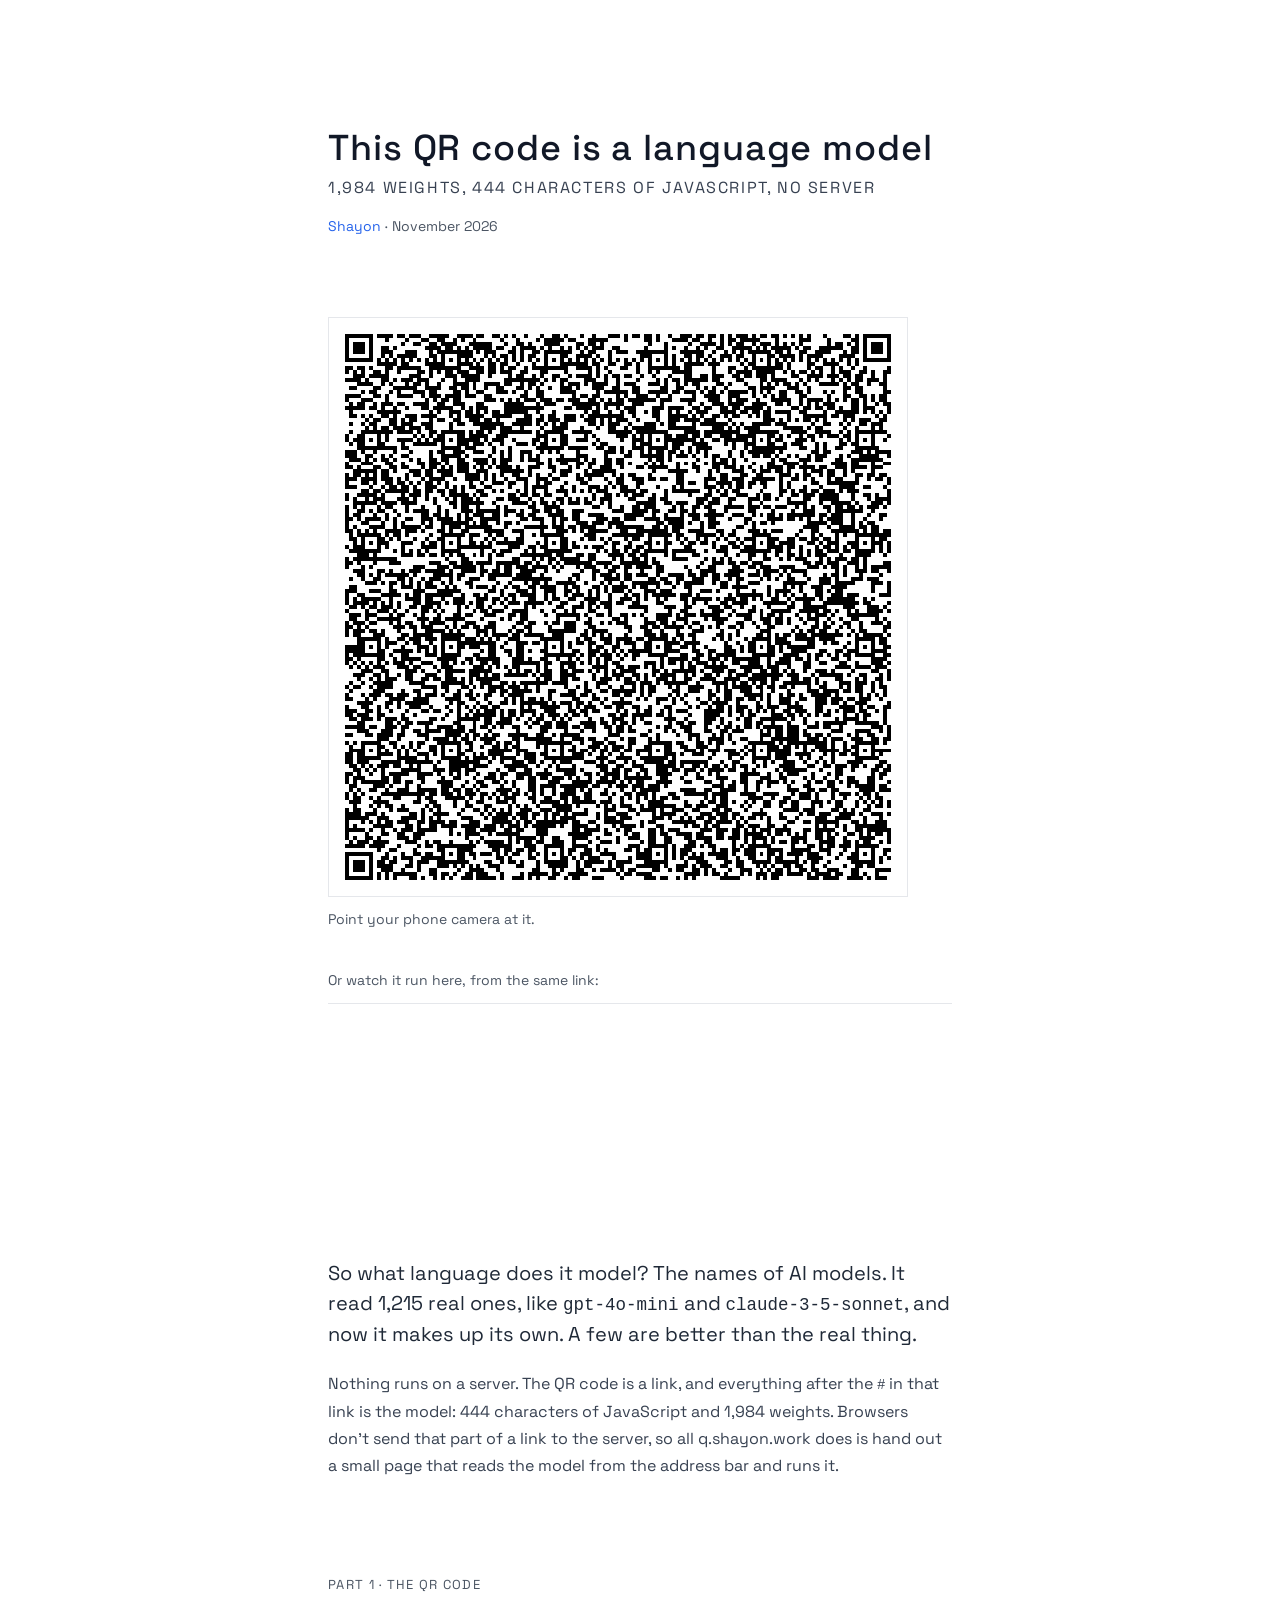
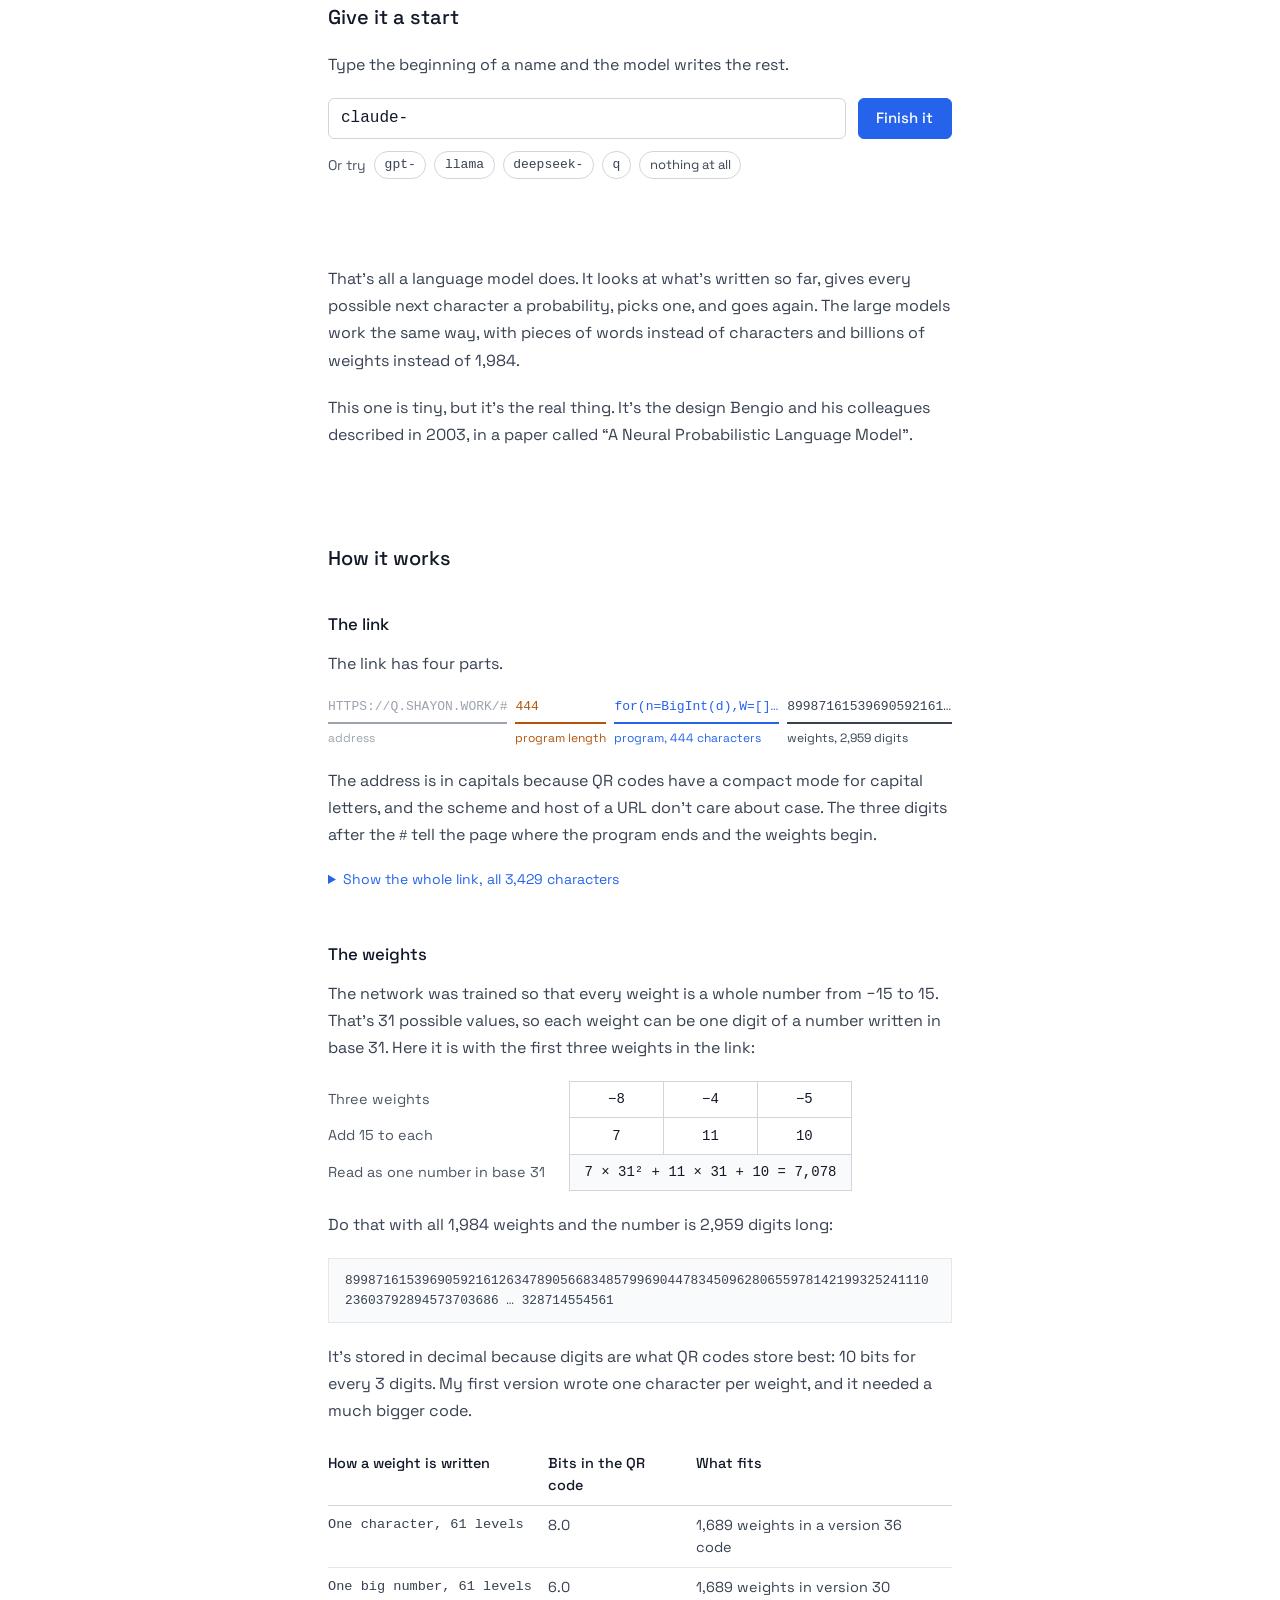
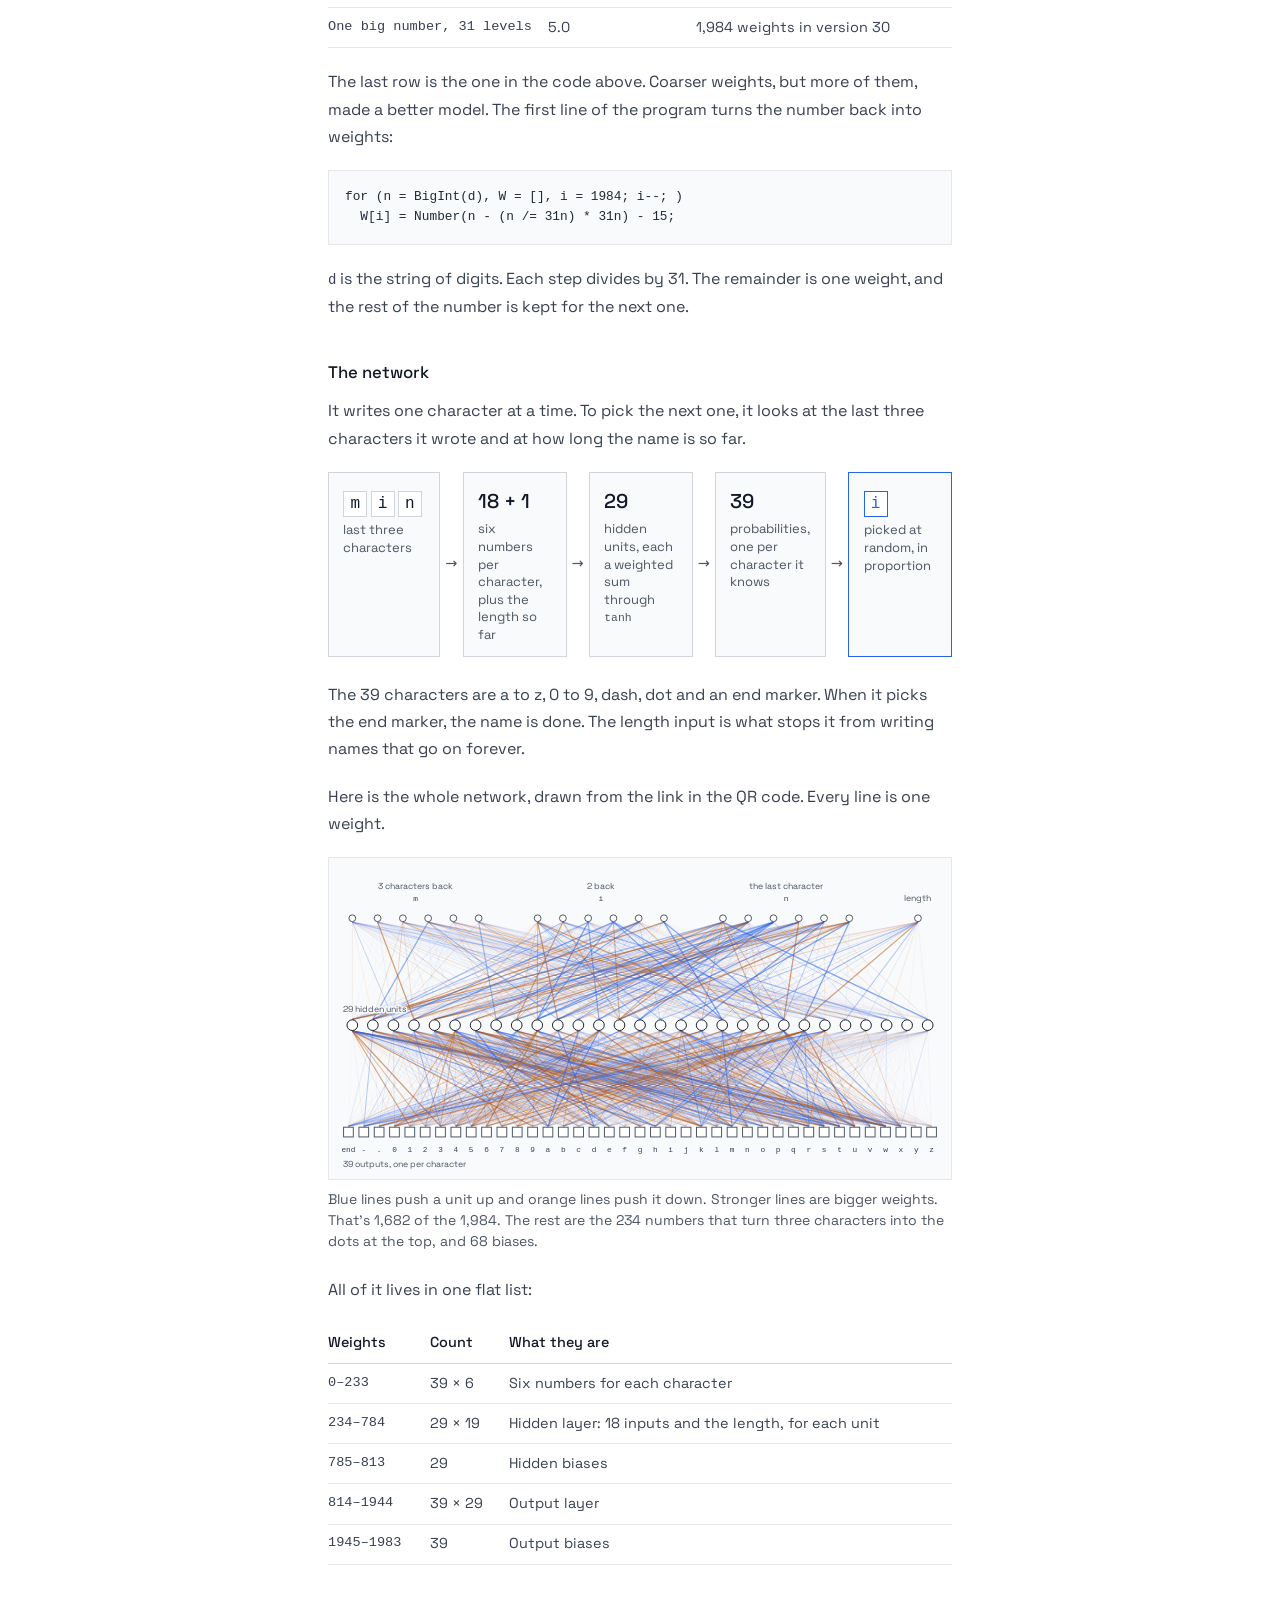
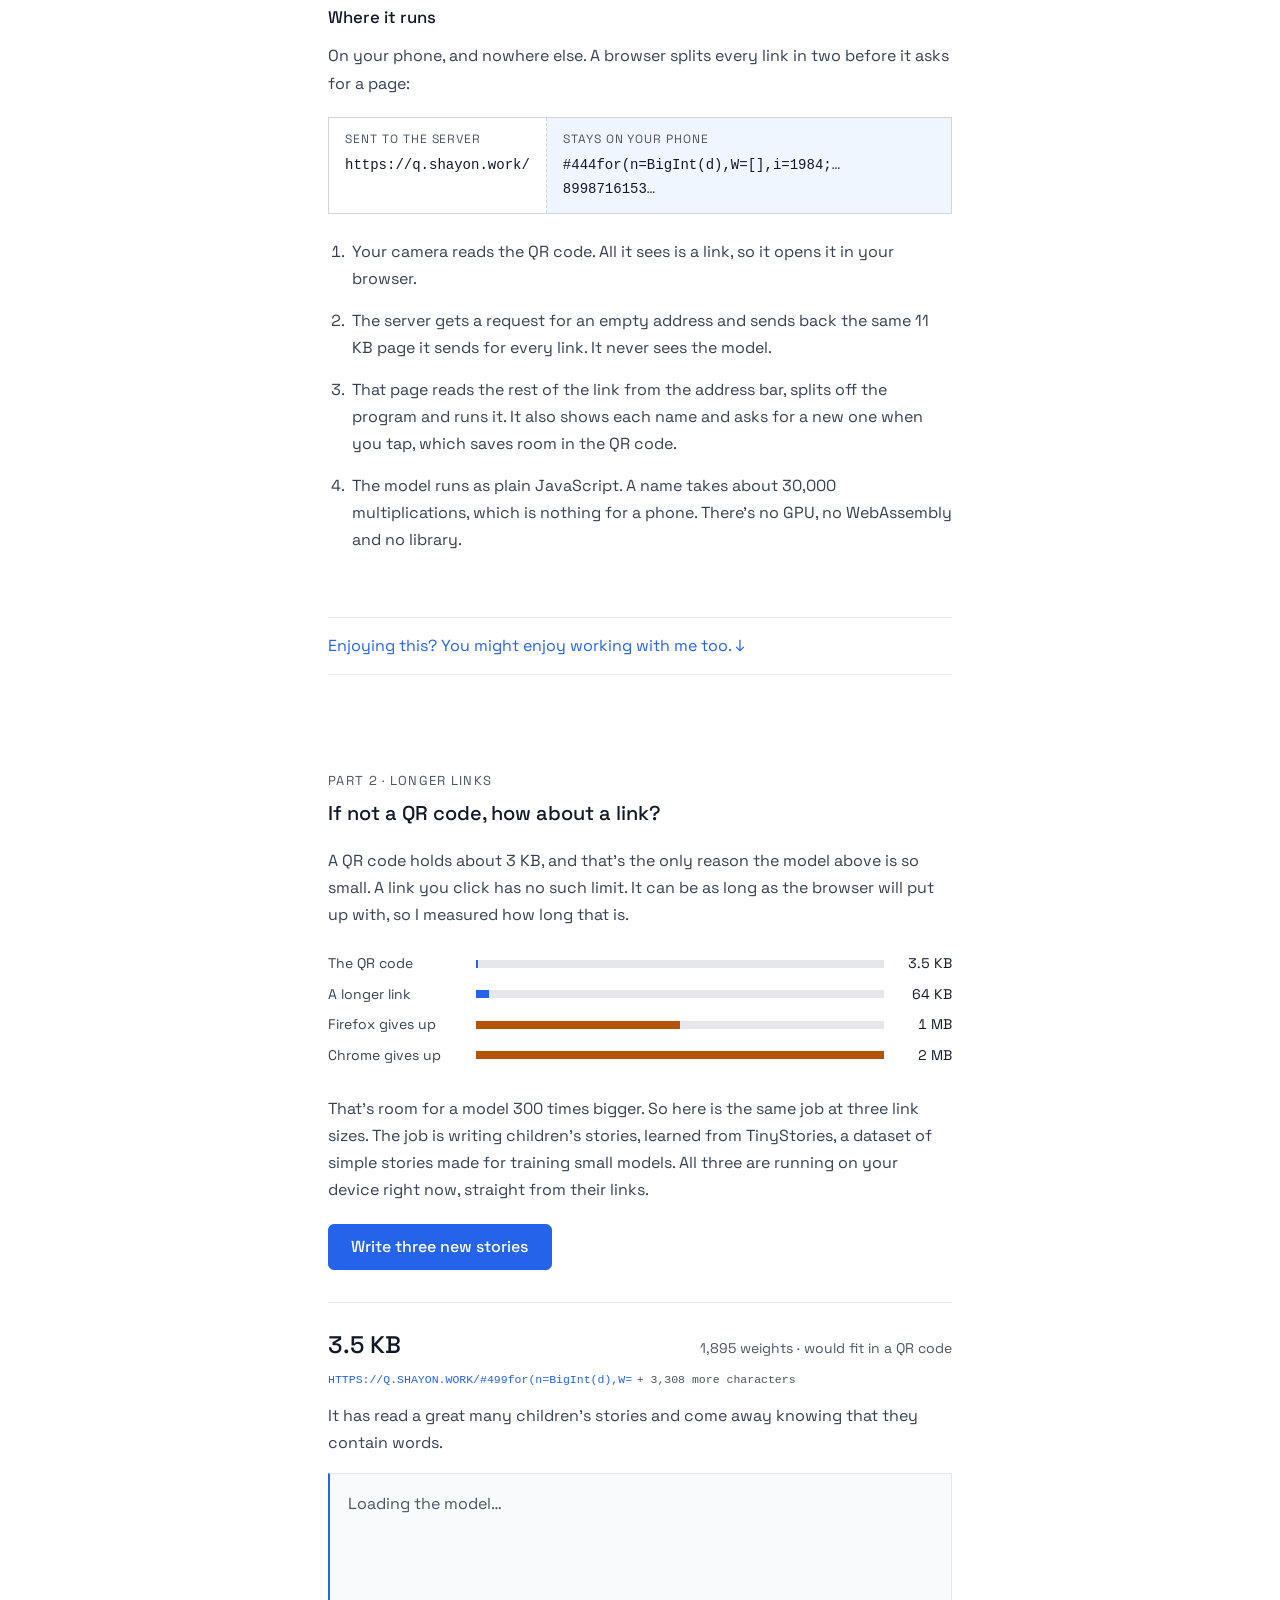
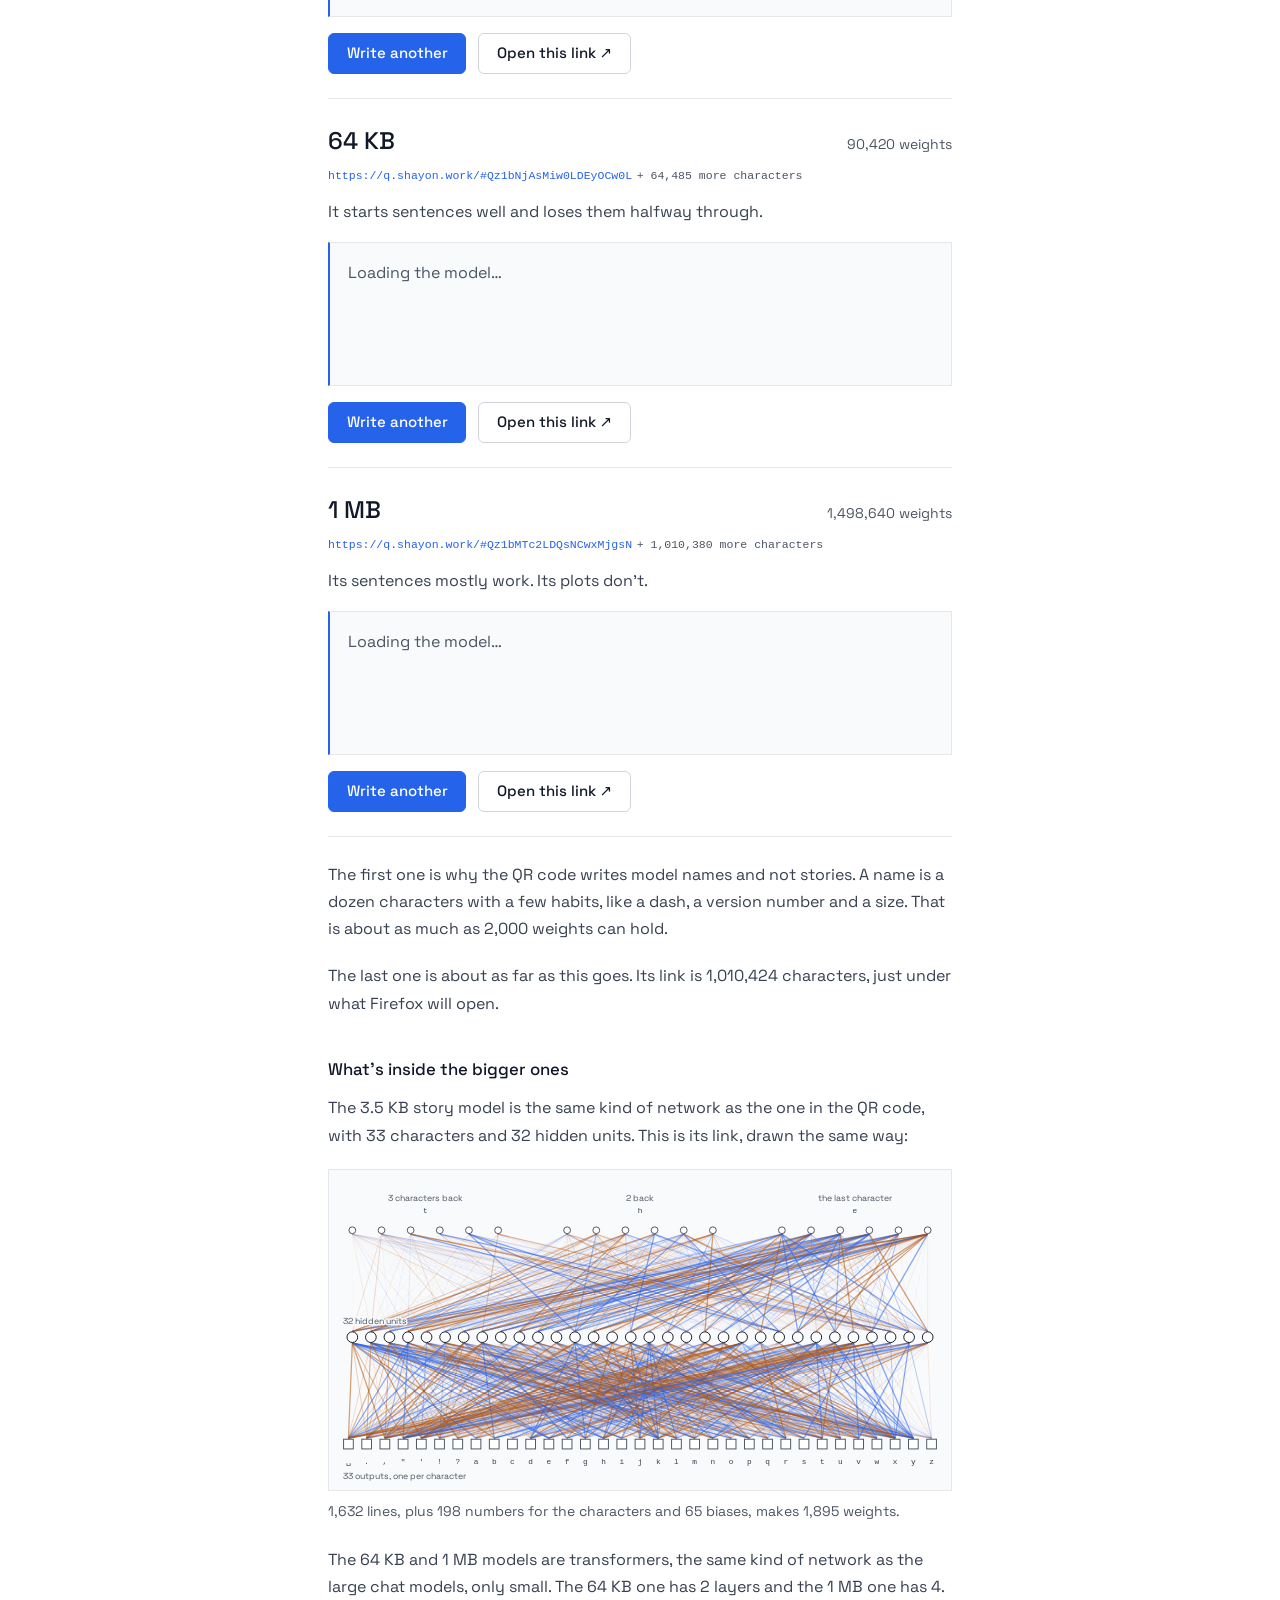
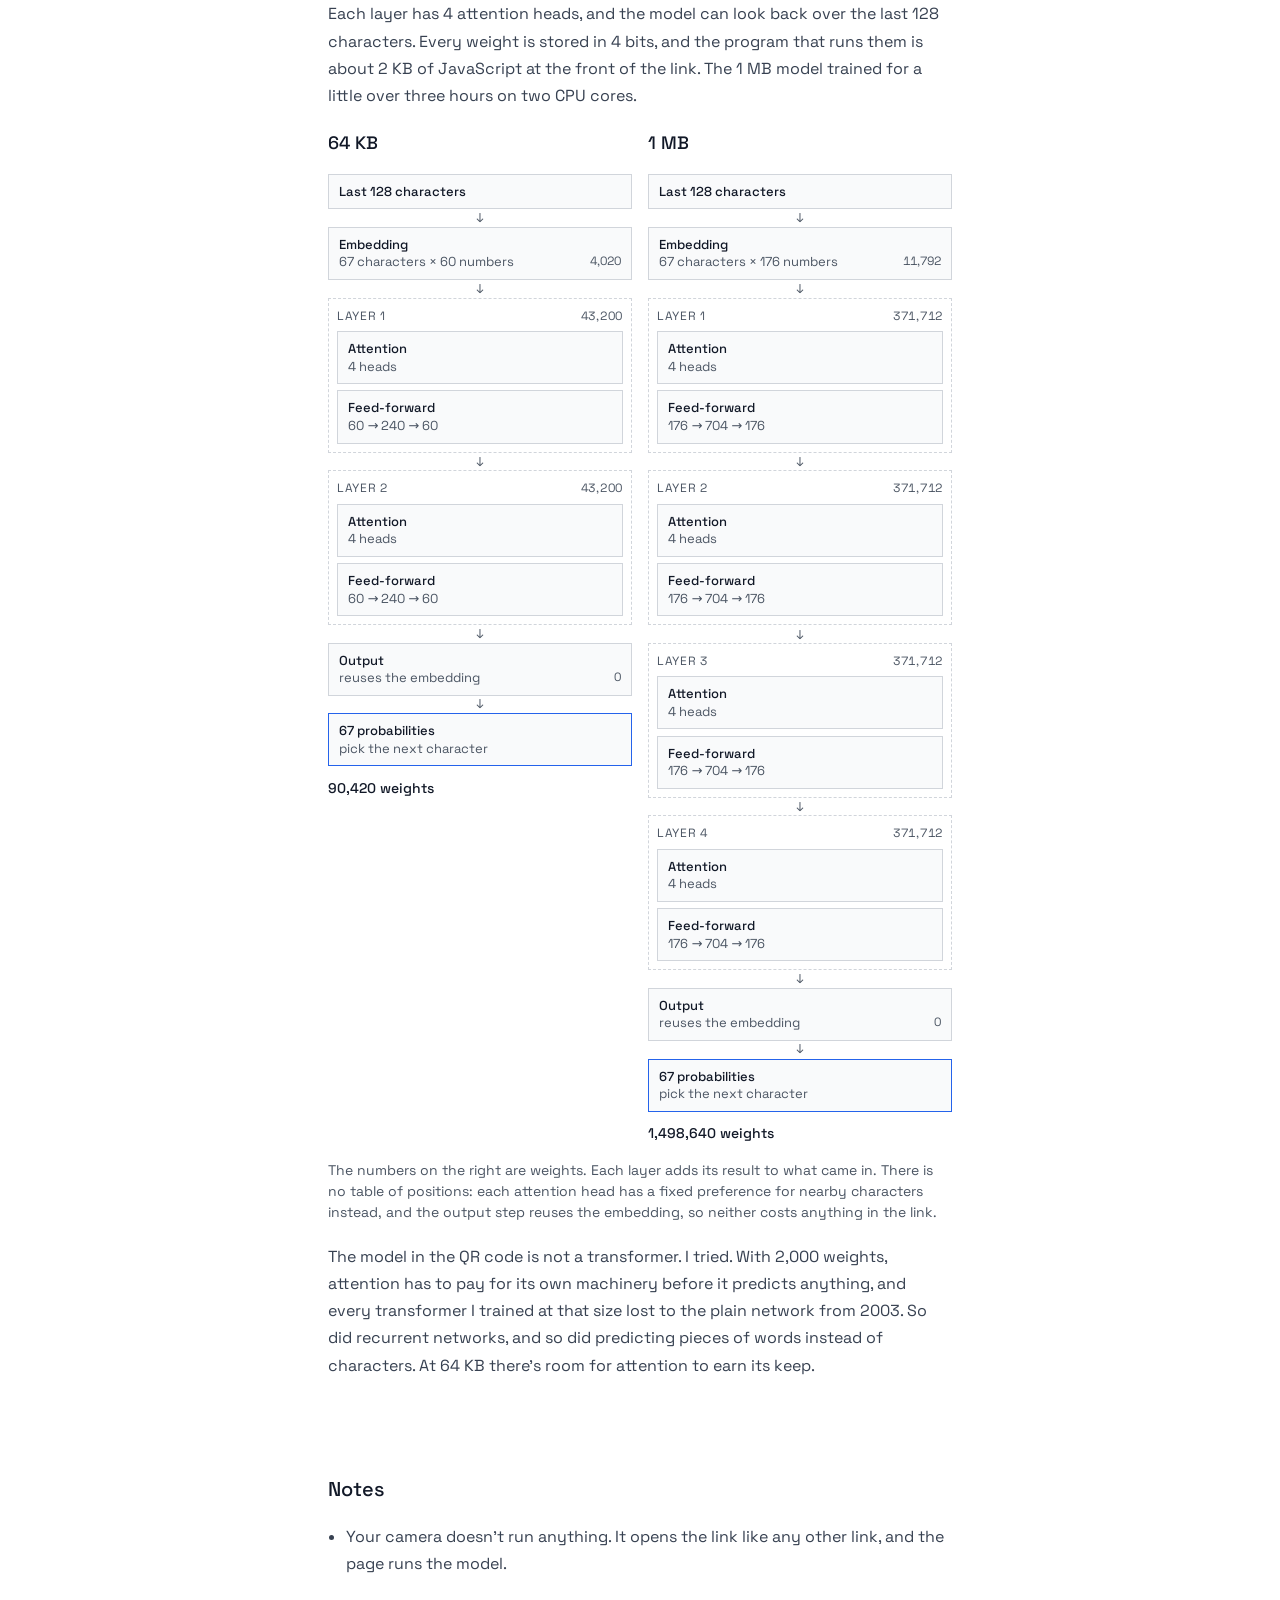
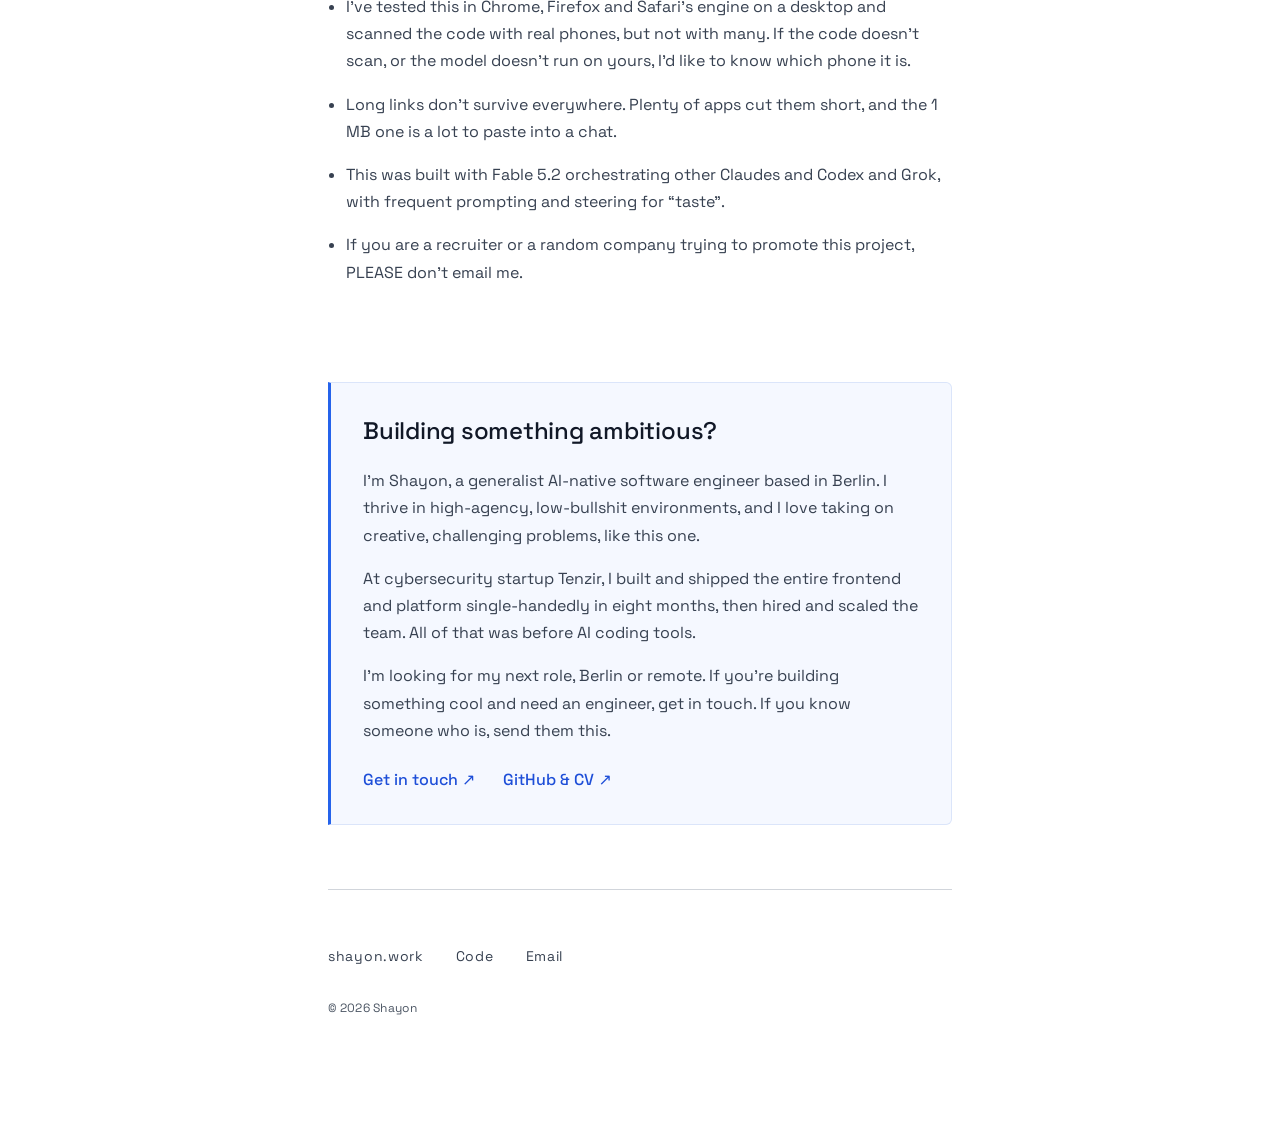
==== site/home/index.html @ f6d5a526 "Language models that fit in a link: a QR code, 64 KB and 1 MB Live at https://q.shayon.work  Co-Auth" ====
<!doctype html>
<html lang="en">
<head>
<meta charset="utf-8">
<meta name="viewport" content="width=device-width, initial-scale=1">
<title>This QR code is a language model</title>
<meta name="description" content="A small neural network that invents AI model names, packed into a QR code. Scan it and it runs in your browser. Bigger links hold bigger models.">
<meta property="og:title" content="This QR code is a language model">
<meta property="og:description" content="Scan it and it runs in your browser. No server, no download. Bigger links hold bigger models.">
<meta property="og:image" content="https://q.shayon.work/img/og.png">
<meta property="og:url" content="https://q.shayon.work/">
<meta name="twitter:card" content="summary_large_image">
<link rel="stylesheet" href="page.css?v=7">
</head>
<body>
<div class="wrap">

<header>
  <h1>This QR code is a language model</h1>
  <p class="kicker">1,984 weights, 444 characters of JavaScript, no server</p>
  <p class="byline"><a href="https://shayon.work">Shayon</a> · November 2026</p>
</header>

<div class="hero">
  <figure class="qr">
    <img src="../img/qr.png" width="870" height="870" alt="QR code containing the whole model">
    <figcaption>Point your phone camera at it.</figcaption>
  </figure>
  <div>
    <p class="names-label">Or watch it run here, from the same link:</p>
    <ol class="names" id="names" aria-live="polite"></ol>
  </div>
</div>

<p class="lead">So what language does it model? The names of AI models. It read 1,215 real ones, like <code>gpt-4o-mini</code> and <code>claude-3-5-sonnet</code>, and now it makes up its own. A few are better than the real thing.</p>

<p class="body">Nothing runs on a server. The QR code is a link, and everything after the <code>#</code> in that link is the model: 444 characters of JavaScript and 1,984 weights. Browsers don't send that part of a link to the server, so all q.shayon.work does is hand out a small page that reads the model from the address bar and runs it.</p>

<section id="try">
  <p class="part">Part 1 · The QR code</p>
  <h2>Give it a start</h2>
  <p class="body">Type the beginning of a name and the model writes the rest.</p>
  <div class="toy">
    <input id="toy-input" type="text" value="claude-" maxlength="14" autocomplete="off" autocapitalize="off" autocorrect="off" spellcheck="false" aria-label="Start of a name">
    <button class="btn primary" id="toy-go" type="button">Finish it</button>
  </div>
  <p class="presets" id="presets">Or try
    <button class="chip" type="button" data-start="gpt-">gpt-</button>
    <button class="chip" type="button" data-start="llama">llama</button>
    <button class="chip" type="button" data-start="deepseek-">deepseek-</button>
    <button class="chip" type="button" data-start="q">q</button>
    <button class="chip plain" type="button" data-start="">nothing at all</button>
  </p>
  <p class="toy-name" id="toy-name" aria-live="polite">&nbsp;</p>
  <div class="odds" id="odds" hidden>
    <p class="odds-title" id="odds-title"></p>
    <ol class="odds-rows" id="odds-rows"></ol>
  </div>
  <p class="small" id="toy-hint" hidden>Tap any letter to see what the model was choosing between at that point.</p>
  <p class="body">That's all a language model does. It looks at what's written so far, gives every possible next character a probability, picks one, and goes again. The large models work the same way, with pieces of words instead of characters and billions of weights instead of 1,984.</p>
  <p class="body">This one is tiny, but it's the real thing. It's the design Bengio and his colleagues described in 2003, in a paper called &ldquo;A Neural Probabilistic Language Model&rdquo;.</p>
</section>

<section id="how">
  <h2>How it works</h2>

  <h3>The link</h3>
  <p class="body">The link has four parts.</p>
  <div class="anatomy" role="img" aria-label="The link: address, program length, program, weights">
    <div class="part-host"><code>HTTPS://Q.SHAYON.WORK/#</code><span>address</span></div>
    <div class="part-len"><code>444</code><span>program length</span></div>
    <div class="part-prog"><code>for(n=BigInt(d),W=[],i=1984;…</code><span>program, 444 characters</span></div>
    <div class="part-data"><code>8998716153969059216126…</code><span>weights, 2,959 digits</span></div>
  </div>
  <p class="body">The address is in capitals because QR codes have a compact mode for capital letters, and the scheme and host of a URL don't care about case. The three digits after the <code>#</code> tell the page where the program ends and the weights begin.</p>
  <details class="whole">
    <summary>Show the whole link, all 3,429 characters</summary>
    <div class="link-block" id="link-block" role="img" aria-label="The full link, coloured by part">Loading…</div>
  </details>

  <h3>The weights</h3>
  <p class="body">The network was trained so that every weight is a whole number from &minus;15 to 15. That's 31 possible values, so each weight can be one digit of a number written in base 31. Here it is with the first three weights in the link:</p>
  <div class="table-wrap">
    <table class="worked">
      <tbody>
        <tr><th>Three weights</th><td>&minus;8</td><td>&minus;4</td><td>&minus;5</td></tr>
        <tr><th>Add 15 to each</th><td>7</td><td>11</td><td>10</td></tr>
        <tr><th>Read as one number in base 31</th><td colspan="3">7 × 31² + 11 × 31 + 10 = 7,078</td></tr>
      </tbody>
    </table>
  </div>
  <p class="body">Do that with all 1,984 weights and the number is 2,959 digits long:</p>
  <p class="pack-number" id="pack-number">8998716153969059216126347890566834857996904478345096280655978142 …</p>
  <p class="body">It's stored in decimal because digits are what QR codes store best: 10 bits for every 3 digits. My first version wrote one character per weight, and it needed a much bigger code.</p>
  <div class="table-wrap">
    <table class="layout">
      <thead><tr><th>How a weight is written</th><th>Bits in the QR code</th><th>What fits</th></tr></thead>
      <tbody>
        <tr><td>One character, 61 levels</td><td>8.0</td><td>1,689 weights in a version 36 code</td></tr>
        <tr><td>One big number, 61 levels</td><td>6.0</td><td>1,689 weights in version 30</td></tr>
        <tr><td>One big number, 31 levels</td><td>5.0</td><td>1,984 weights in version 30</td></tr>
      </tbody>
    </table>
  </div>
  <p class="body">The last row is the one in the code above. Coarser weights, but more of them, made a better model. The first line of the program turns the number back into weights:</p>
  <pre class="code">for (n = BigInt(d), W = [], i = 1984; i--; )
  W[i] = Number(n - (n /= 31n) * 31n) - 15;</pre>
  <p class="body"><code>d</code> is the string of digits. Each step divides by 31. The remainder is one weight, and the rest of the number is kept for the next one.</p>

  <h3>The network</h3>
  <p class="body">It writes one character at a time. To pick the next one, it looks at the last three characters it wrote and at how long the name is so far.</p>
  <div class="flow" role="img" aria-label="Last three characters, to 18 numbers, to 29 hidden units, to 39 probabilities, to the next character">
    <div class="flow-box">
      <p class="flow-big"><kbd>m</kbd><kbd>i</kbd><kbd>n</kbd></p>
      <p class="flow-label">last three characters</p>
    </div>
    <div class="flow-box">
      <p class="flow-big">18 + 1</p>
      <p class="flow-label">six numbers per character, plus the length so far</p>
    </div>
    <div class="flow-box">
      <p class="flow-big">29</p>
      <p class="flow-label">hidden units, each a weighted sum through <code>tanh</code></p>
    </div>
    <div class="flow-box">
      <p class="flow-big">39</p>
      <p class="flow-label">probabilities, one per character it knows</p>
    </div>
    <div class="flow-box out">
      <p class="flow-big"><kbd>i</kbd></p>
      <p class="flow-label">picked at random, in proportion</p>
    </div>
  </div>
  <p class="body">The 39 characters are a to z, 0 to 9, dash, dot and an end marker. When it picks the end marker, the name is done. The length input is what stops it from writing names that go on forever.</p>
  <p class="body">Here is the whole network, drawn from the link in the QR code. Every line is one weight.</p>
  <figure class="net">
    <div class="net-scroll"><svg id="net-names" viewBox="0 0 640 330" role="img" aria-label="The network: 19 inputs, 29 hidden units and 39 outputs, with a line for every weight"></svg></div>
    <figcaption>Blue lines push a unit up and orange lines push it down. Stronger lines are bigger weights. That's 1,682 of the 1,984. The rest are the 234 numbers that turn three characters into the dots at the top, and 68 biases.</figcaption>
  </figure>
  <p class="body">All of it lives in one flat list:</p>
  <div class="table-wrap">
    <table class="layout">
      <thead><tr><th>Weights</th><th>Count</th><th>What they are</th></tr></thead>
      <tbody>
        <tr><td>0–233</td><td>39 × 6</td><td>Six numbers for each character</td></tr>
        <tr><td>234–784</td><td>29 × 19</td><td>Hidden layer: 18 inputs and the length, for each unit</td></tr>
        <tr><td>785–813</td><td>29</td><td>Hidden biases</td></tr>
        <tr><td>814–1944</td><td>39 × 29</td><td>Output layer</td></tr>
        <tr><td>1945–1983</td><td>39</td><td>Output biases</td></tr>
      </tbody>
    </table>
  </div>

  <h3>Where it runs</h3>
  <p class="body">On your phone, and nowhere else. A browser splits every link in two before it asks for a page:</p>
  <div class="split" role="img" aria-label="What is sent to the server and what stays on your device">
    <div>
      <p class="split-label">Sent to the server</p>
      <p class="split-code"><code>https://q.shayon.work/</code></p>
    </div>
    <div class="kept">
      <p class="split-label">Stays on your phone</p>
      <p class="split-code"><code>#444for(n=BigInt(d),W=[],i=1984;… 8998716153…</code></p>
    </div>
  </div>
  <ol class="steps">
    <li>Your camera reads the QR code. All it sees is a link, so it opens it in your browser.</li>
    <li>The server gets a request for an empty address and sends back the same 11 KB page it sends for every link. It never sees the model.</li>
    <li>That page reads the rest of the link from the address bar, splits off the program and runs it. It also shows each name and asks for a new one when you tap, which saves room in the QR code.</li>
    <li>The model runs as plain JavaScript. A name takes about 30,000 multiplications, which is nothing for a phone. There's no GPU, no WebAssembly and no library.</li>
  </ol>
</section>

<p class="aside-hire"><a href="#hire">Enjoying this? You might enjoy working with me too. <span aria-hidden="true">↓</span></a></p>

<section id="ladder">
  <p class="part">Part 2 · Longer links</p>
  <h2>If not a QR code, how about a link?</h2>
  <p class="body">A QR code holds about 3 KB, and that's the only reason the model above is so small. A link you click has no such limit. It can be as long as the browser will put up with, so I measured how long that is.</p>
  <ol class="scale" aria-label="Link sizes, drawn to scale">
    <li><span class="scale-name">The QR code</span><span class="scale-bar"><i style="width:.17%"></i></span><span class="scale-size">3.5 KB</span></li>
    <li><span class="scale-name">A longer link</span><span class="scale-bar"><i style="width:3.2%"></i></span><span class="scale-size">64 KB</span></li>
    <li><span class="scale-name">Firefox gives up</span><span class="scale-bar"><i style="width:50%"></i></span><span class="scale-size">1 MB</span></li>
    <li><span class="scale-name">Chrome gives up</span><span class="scale-bar"><i style="width:100%"></i></span><span class="scale-size">2 MB</span></li>
  </ol>
  <p class="body">That's room for a model 300 times bigger. So here is the same job at three link sizes. The job is writing children's stories, learned from TinyStories, a dataset of simple stories made for training small models. All three are running on your device right now, straight from their links.</p>

  <p class="run-all"><button class="btn primary big" id="run-all" type="button">Write three new stories</button></p>

  <ol class="ladder">
    <li class="rung" data-model="../data/payloads/qrstory_url.txt">
      <div class="rung-head">
        <p class="rung-size">3.5 KB</p>
        <span class="rung-what">1,895 weights · would fit in a QR code</span>
      </div>
      <p class="rung-link" aria-hidden="true"></p>
      <p class="rung-desc">It has read a great many children's stories and come away knowing that they contain words.</p>
      <div class="story waiting" aria-live="polite">Waiting to start…</div>
      <div class="actions">
        <button class="btn primary again" type="button" disabled>Write another</button>
        <a class="btn open" href="#" target="_blank" rel="noopener">Open this link <span aria-hidden="true">↗</span></a>
        <span class="speed" aria-hidden="true"></span>
      </div>
    </li>
    <li class="rung" data-model="../data/payloads/t64kfix_url.txt">
      <div class="rung-head">
        <p class="rung-size">64 KB</p>
        <span class="rung-what">90,420 weights</span>
      </div>
      <p class="rung-link" aria-hidden="true"></p>
      <p class="rung-desc">It starts sentences well and loses them halfway through.</p>
      <div class="story waiting" aria-live="polite">Waiting to start…</div>
      <div class="actions">
        <button class="btn primary again" type="button" disabled>Write another</button>
        <a class="btn open" href="#" target="_blank" rel="noopener">Open this link <span aria-hidden="true">↗</span></a>
        <span class="speed" aria-hidden="true"></span>
      </div>
    </li>
    <li class="rung" data-model="../data/payloads/big2_url.txt">
      <div class="rung-head">
        <p class="rung-size">1 MB</p>
        <span class="rung-what">1,498,640 weights</span>
      </div>
      <p class="rung-link" aria-hidden="true"></p>
      <p class="rung-desc">Its sentences mostly work. Its plots don't.</p>
      <div class="story waiting" aria-live="polite">Waiting to start…</div>
      <div class="actions">
        <button class="btn primary again" type="button" disabled>Write another</button>
        <a class="btn open" href="#" target="_blank" rel="noopener">Open this link <span aria-hidden="true">↗</span></a>
        <span class="speed" aria-hidden="true"></span>
      </div>
    </li>
  </ol>

  <p class="body" style="margin-top:1.5rem">The first one is why the QR code writes model names and not stories. A name is a dozen characters with a few habits, like a dash, a version number and a size. That is about as much as 2,000 weights can hold.</p>
  <p class="body">The last one is about as far as this goes. Its link is 1,010,424 characters, just under what Firefox will open.</p>

  <h3>What's inside the bigger ones</h3>
  <p class="body">The 3.5 KB story model is the same kind of network as the one in the QR code, with 33 characters and 32 hidden units. This is its link, drawn the same way:</p>
  <figure class="net">
    <div class="net-scroll"><svg id="net-story" viewBox="0 0 640 330" role="img" aria-label="The 3.5 KB story network: 18 inputs, 32 hidden units and 33 outputs"></svg></div>
    <figcaption>1,632 lines, plus 198 numbers for the characters and 65 biases, makes 1,895 weights.</figcaption>
  </figure>
  <p class="body">The 64 KB and 1 MB models are transformers, the same kind of network as the large chat models, only small. The 64 KB one has 2 layers and the 1 MB one has 4. Each layer has 4 attention heads, and the model can look back over the last 128 characters. Every weight is stored in 4 bits, and the program that runs them is about 2 KB of JavaScript at the front of the link. The 1 MB model trained for a little over three hours on two CPU cores.</p>
  <div class="tf-cols">
    <div class="tf">
      <p class="tf-title">64 KB</p>
      <div class="tf-box"><b>Last 128 characters</b></div>
      <div class="tf-box"><b>Embedding</b><span>67 characters × 60 numbers</span><i>4,020</i></div>
      <div class="tf-layer"><p>Layer 1 <i>43,200</i></p><div class="tf-box"><b>Attention</b><span>4 heads</span></div><div class="tf-box"><b>Feed-forward</b><span>60 → 240 → 60</span></div></div>
      <div class="tf-layer"><p>Layer 2 <i>43,200</i></p><div class="tf-box"><b>Attention</b><span>4 heads</span></div><div class="tf-box"><b>Feed-forward</b><span>60 → 240 → 60</span></div></div>
      <div class="tf-box"><b>Output</b><span>reuses the embedding</span><i>0</i></div>
      <div class="tf-box out"><b>67 probabilities</b><span>pick the next character</span></div>
      <p class="tf-total">90,420 weights</p>
    </div>
    <div class="tf">
      <p class="tf-title">1 MB</p>
      <div class="tf-box"><b>Last 128 characters</b></div>
      <div class="tf-box"><b>Embedding</b><span>67 characters × 176 numbers</span><i>11,792</i></div>
      <div class="tf-layer"><p>Layer 1 <i>371,712</i></p><div class="tf-box"><b>Attention</b><span>4 heads</span></div><div class="tf-box"><b>Feed-forward</b><span>176 → 704 → 176</span></div></div>
      <div class="tf-layer"><p>Layer 2 <i>371,712</i></p><div class="tf-box"><b>Attention</b><span>4 heads</span></div><div class="tf-box"><b>Feed-forward</b><span>176 → 704 → 176</span></div></div>
      <div class="tf-layer"><p>Layer 3 <i>371,712</i></p><div class="tf-box"><b>Attention</b><span>4 heads</span></div><div class="tf-box"><b>Feed-forward</b><span>176 → 704 → 176</span></div></div>
      <div class="tf-layer"><p>Layer 4 <i>371,712</i></p><div class="tf-box"><b>Attention</b><span>4 heads</span></div><div class="tf-box"><b>Feed-forward</b><span>176 → 704 → 176</span></div></div>
      <div class="tf-box"><b>Output</b><span>reuses the embedding</span><i>0</i></div>
      <div class="tf-box out"><b>67 probabilities</b><span>pick the next character</span></div>
      <p class="tf-total">1,498,640 weights</p>
    </div>
  </div>
  <p class="small">The numbers on the right are weights. Each layer adds its result to what came in. There is no table of positions: each attention head has a fixed preference for nearby characters instead, and the output step reuses the embedding, so neither costs anything in the link.</p>
  <p class="body">The model in the QR code is not a transformer. I tried. With 2,000 weights, attention has to pay for its own machinery before it predicts anything, and every transformer I trained at that size lost to the plain network from 2003. So did recurrent networks, and so did predicting pieces of words instead of characters. At 64 KB there's room for attention to earn its keep.</p>
</section>

<section>
  <h2>Notes</h2>
  <ul class="notes">
    <li>Your camera doesn't run anything. It opens the link like any other link, and the page runs the model.</li>
    <li>I've tested this in Chrome, Firefox and Safari's engine on a desktop and scanned the code with real phones, but not with many. If the code doesn't scan, or the model doesn't run on yours, I'd like to know which phone it is.</li>
    <li>Long links don't survive everywhere. Plenty of apps cut them short, and the 1 MB one is a lot to paste into a chat.</li>
    <li>This was built with Fable 5.2 orchestrating other Claudes and Codex and Grok, with frequent prompting and steering for &ldquo;taste&rdquo;.</li>
    <li>If you are a recruiter or a random company trying to promote this project, PLEASE don't email me.</li>
  </ul>
</section>

<aside class="work-note" id="hire" aria-labelledby="work-heading">
  <h2 id="work-heading">Building something ambitious?</h2>
  <p>I'm Shayon, a generalist AI-native software engineer based in Berlin. I thrive in high-agency, low-bullshit environments, and I love taking on creative, challenging problems, like this one.</p>
  <p>At cybersecurity startup Tenzir, I built and shipped the entire frontend and platform single-handedly in eight months, then hired and scaled the team. All of that was before AI coding tools.</p>
  <p>I'm looking for my next role, Berlin or remote. If you're building something cool and need an engineer, get in touch. If you know someone who is, send them this.</p>
  <div class="links">
    <a href="mailto:hi@shayon.work">Get in touch <span aria-hidden="true">↗</span></a>
    <a href="https://github.com/dit7ya">GitHub &amp; CV <span aria-hidden="true">↗</span></a>
  </div>
</aside>

<footer>
  <div class="links">
    <a href="https://shayon.work">shayon.work</a>
    <a href="https://github.com/dit7ya/link-sized-models">Code</a>
    <a href="mailto:hi@shayon.work">Email</a>
  </div>
  <p class="copy">© 2026 Shayon</p>
</footer>

</div>
<script src="page.js?v=5"></script>
</body>
</html>
---- site/home/page.css ----
/* Matches shayon.work: Space Grotesk, white/black, Tailwind gray + blue-600, one 42rem column. */
@font-face {
  font-family: 'Space Grotesk';
  font-style: normal;
  font-weight: 400 500;
  font-display: swap;
  src: url(../fonts/space-grotesk-latin.woff2) format('woff2');
}

:root {
  --bg: #fff;
  --text: #111827;        /* gray-900 */
  --text-2: #1f2937;      /* gray-800 */
  --muted: #374151;       /* gray-700 */
  --faint: #4b5563;       /* gray-600 */
  --line: #e5e7eb;        /* gray-200 */
  --line-2: #d1d5db;      /* gray-300 */
  --link: #2563eb;        /* blue-600 */
  --code-bg: #f9fafb;     /* gray-50 */
  --seg-host: #9ca3af;    /* gray-400 */
  --seg-len: #b45309;     /* amber-700 */
  --seg-prog: #2563eb;
  --seg-data: #374151;
  --note-bg: #f5f8ff;
  --note-line: #dbe5fa;
  --note-accent: #2563eb;
  --note-link: #1d4ed8;
  --on-link: #fff;
  --pick-bg: #eff6ff;
  color-scheme: light;
}

@media (prefers-color-scheme: dark) {
  :root {
    --bg: #000;
    --text: #f3f4f6;      /* gray-100 */
    --text-2: #e5e7eb;    /* gray-200 */
    --muted: #d1d5db;     /* gray-300 */
    --faint: #9ca3af;     /* gray-400 */
    --line: #1f2937;      /* gray-800 */
    --line-2: #374151;    /* gray-700 */
    --link: #60a5fa;      /* blue-400 */
    --code-bg: #0a0a0a;
    --seg-host: #6b7280;
    --seg-len: #f59e0b;
    --seg-prog: #60a5fa;
    --seg-data: #d1d5db;
    --note-bg: #0c1426;
    --note-line: #253657;
    --note-accent: #60a5fa;
    --note-link: #93c5fd;
    --on-link: #000;
    --pick-bg: #0c1426;
    color-scheme: dark;
  }
}

* { box-sizing: border-box; }

html { -webkit-text-size-adjust: 100%; }

body {
  margin: 0;
  background: var(--bg);
  color: var(--text);
  font-family: 'Space Grotesk', ui-sans-serif, system-ui, -apple-system, BlinkMacSystemFont, 'Segoe UI', Roboto, 'Helvetica Neue', Arial, sans-serif;
  -webkit-font-smoothing: antialiased;
  -moz-osx-font-smoothing: grayscale;
  line-height: 1.5;
}

.wrap {
  max-width: 42rem;
  margin: 0 auto;
  padding: 4rem 1.5rem;
}

@media (min-width: 768px) {
  .wrap { padding: 8rem 1.5rem; }
}

a { color: var(--link); text-decoration: none; text-underline-offset: 4px; }
a:hover { text-decoration: underline; }
a:focus-visible, button:focus-visible { outline: 2px solid var(--link); outline-offset: 4px; }

header { margin-bottom: 4rem; }

h1 {
  font-size: 1.875rem;
  line-height: 2.25rem;
  font-weight: 500;
  letter-spacing: .025em;
  margin: 0 0 .5rem;
}

@media (min-width: 768px) {
  h1 { font-size: 2.25rem; line-height: 2.5rem; }
  header { margin-bottom: 5rem; }
}

.kicker {
  margin: 0;
  font-size: .875rem;
  color: var(--muted);
  letter-spacing: .1em;
  text-transform: uppercase;
}

@media (min-width: 768px) { .kicker { font-size: 1rem; } }

.byline { margin: 1rem 0 0; font-size: .875rem; color: var(--faint); }

h2 {
  font-size: 1.25rem;
  line-height: 1.75rem;
  font-weight: 500;
  margin: 0 0 1.25rem;
}

section { margin-top: 4rem; }
@media (min-width: 768px) { section { margin-top: 6rem; } }

p { margin: 0 0 1.25rem; }

.lead {
  font-size: 1.125rem;
  line-height: 1.75rem;
  color: var(--text-2);
}

@media (min-width: 768px) { .lead { font-size: 1.25rem; line-height: 1.85rem; } }

.body { font-size: 1rem; line-height: 1.7; color: var(--muted); }

.small { font-size: .875rem; color: var(--faint); }

code, .mono {
  font-family: ui-monospace, SFMono-Regular, Menlo, Monaco, Consolas, 'Liberation Mono', 'Courier New', monospace;
  font-size: .875em;
}

/* Hero: the QR code as large as the column allows, its output underneath. */
.hero { margin-bottom: 4rem; }

.qr { margin: 0 0 2.5rem; }

/* 145 modules including the quiet zone; 580px = exactly 4px per module,
   so every module is drawn the same size. Phones use the full width. */
.qr img {
  display: block;
  width: 100%;
  max-width: 580px;
  height: auto;
  image-rendering: pixelated;
  background: #fff;
  border: 1px solid var(--line);
}

.qr figcaption { margin-top: .75rem; font-size: .875rem; color: var(--faint); }

.names-label { margin: 0 0 .75rem; font-size: .875rem; color: var(--faint); }

.names {
  list-style: none;
  margin: 0;
  padding: 0;
  border-top: 1px solid var(--line);
  min-height: 12rem;
  display: grid;
  grid-template-columns: 1fr;
  column-gap: 2rem;
}

@media (min-width: 640px) { .names { grid-template-columns: 1fr 1fr; } }

.names li {
  border-bottom: 1px solid var(--line);
  padding: .55rem 0;
  font-family: ui-monospace, SFMono-Regular, Menlo, Monaco, Consolas, 'Liberation Mono', 'Courier New', monospace;
  font-size: .95rem;
  color: var(--text);
  overflow-wrap: anywhere;
}

.names li.old { color: var(--faint); }

@media (prefers-reduced-motion: no-preference) {
  .names li.new { animation: arrive .35s ease-out; }
  @keyframes arrive { from { opacity: 0; transform: translateY(-.25rem); } to { opacity: 1; transform: none; } }
}

/* The whole link, coloured by part. */
.link-block {
  margin: 0 0 1rem;
  padding: 1rem;
  background: var(--code-bg);
  border: 1px solid var(--line);
  font-family: ui-monospace, SFMono-Regular, Menlo, Monaco, Consolas, 'Liberation Mono', 'Courier New', monospace;
  font-size: .72rem;
  line-height: 1.45;
  overflow-wrap: anywhere;
  word-break: break-all;
  max-height: 22rem;
  overflow-y: auto;
}

.seg-host { color: var(--seg-host); }
.seg-len { color: var(--seg-len); font-weight: 500; }
.seg-prog { color: var(--seg-prog); }
.seg-data { color: var(--seg-data); }

.legend {
  display: flex;
  flex-wrap: wrap;
  gap: .4rem 1.25rem;
  margin: 0 0 2rem;
  padding: 0;
  list-style: none;
  font-size: .875rem;
  color: var(--faint);
}

.legend li::before {
  content: '';
  display: inline-block;
  width: .65rem;
  height: .65rem;
  margin-right: .45rem;
  vertical-align: baseline;
  background: currentColor;
}

.legend .k-host::before { background: var(--seg-host); }
.legend .k-len::before { background: var(--seg-len); }
.legend .k-prog::before { background: var(--seg-prog); }
.legend .k-data::before { background: var(--seg-data); }

/* The ladder: one row per link size. */
.ladder { list-style: none; margin: 2rem 0 0; padding: 0; border-top: 1px solid var(--line); }
.rung { border-bottom: 1px solid var(--line); padding: 1.5rem 0; }

.rung-head {
  display: flex;
  align-items: baseline;
  justify-content: space-between;
  gap: 1rem;
}

.rung-size { font-size: 1.125rem; font-weight: 500; margin: 0; }
.rung-what { font-size: .875rem; color: var(--faint); text-align: right; }

.bar {
  height: .375rem;
  margin: .75rem 0 1rem;
  background: var(--line);
}

.bar span {
  display: block;
  height: 100%;
  min-width: 2px;
  background: var(--link);
}

.rung-desc { margin: 0 0 1rem; font-size: 1rem; line-height: 1.7; color: var(--muted); }

.story {
  margin: 0 0 1rem;
  padding: 1rem 1.1rem;
  border-left: 2px solid var(--line-2);
  min-height: 9rem;
  max-height: 20rem;
  overflow-y: auto;
  font-size: 1rem;
  line-height: 1.7;
  color: var(--text-2);
  white-space: pre-wrap;
}

.story.waiting { color: var(--faint); }
.story.streaming::after { content: '\2589'; color: var(--faint); margin-left: 1px; }

.actions { display: flex; flex-wrap: wrap; gap: .75rem; align-items: center; }

/* Buttons: one filled, one outlined. */
.btn {
  display: inline-block;
  font: inherit;
  font-size: .9375rem;
  font-weight: 500;
  line-height: 1.25rem;
  padding: .6rem 1.1rem;
  border: 1px solid var(--line-2);
  border-radius: .375rem;
  background: none;
  color: var(--text);
  cursor: pointer;
  text-decoration: none;
}

.btn:hover:not(:disabled) { border-color: var(--faint); text-decoration: none; }
.btn:disabled { color: var(--faint); cursor: default; }
.btn.primary { background: var(--link); border-color: var(--link); color: var(--on-link); }
.btn.primary:hover:not(:disabled) { filter: brightness(1.08); border-color: var(--link); }

button.text {
  font: inherit;
  font-size: .875rem;
  padding: 0;
  border: 0;
  background: none;
  color: var(--link);
  cursor: pointer;
}

button.text:hover:not(:disabled) { text-decoration: underline; text-underline-offset: 4px; }
button.text:disabled { color: var(--faint); cursor: default; }

.notes { padding-left: 1.1rem; margin: 0; }
.notes li { margin-bottom: 1rem; font-size: 1rem; line-height: 1.7; color: var(--muted); }

/* Same box as the hiring note on shayon.work. */
.work-note {
  margin-top: 4rem;
  padding: 1.5rem;
  background: var(--note-bg);
  border: 1px solid var(--note-line);
  border-left: 3px solid var(--note-accent);
  border-radius: 0 .375rem .375rem 0;
}

@media (min-width: 768px) { .work-note { padding: 2rem; margin-top: 6rem; } }

.work-note h2 { font-size: 1.5rem; line-height: 1.35; letter-spacing: -.01em; margin-bottom: 1.25rem; }
.work-note p { font-size: 1rem; line-height: 1.7; color: var(--muted); margin-bottom: 1rem; }
.work-note .links { display: flex; flex-wrap: wrap; gap: 1rem 1.75rem; margin-top: 1.5rem; font-weight: 500; }
.work-note a { color: var(--note-link); }

footer {
  margin-top: 4rem;
  padding-top: 2rem;
  border-top: 1px solid var(--line-2);
}

footer .links { display: flex; flex-wrap: wrap; gap: .75rem 2rem; margin: 1.5rem 0; }
footer .links a { font-size: .875rem; color: var(--muted); letter-spacing: .05em; }
footer .links a:hover { color: var(--text); }
footer .copy { font-size: .75rem; color: var(--faint); letter-spacing: .025em; margin: 2rem 0 0; }

/* Model engines run in sandboxed frames that stay inside the viewport,
   so WebKit does not throttle their timers. */
.engine {
  position: fixed;
  right: 0;
  bottom: 0;
  width: 1px;
  height: 1px;
  border: 0;
  opacity: .01;
  pointer-events: none;
}

/* How it works */
h3 {
  font-size: 1.05rem;
  line-height: 1.6rem;
  font-weight: 500;
  margin: 2.5rem 0 .75rem;
  color: var(--text);
}

pre.code {
  margin: 0 0 1.25rem;
  padding: 1rem;
  background: var(--code-bg);
  border: 1px solid var(--line);
  overflow-x: auto;
  font-family: ui-monospace, SFMono-Regular, Menlo, Monaco, Consolas, 'Liberation Mono', 'Courier New', monospace;
  font-size: .8rem;
  line-height: 1.6;
  color: var(--text-2);
}

.table-wrap { overflow-x: auto; margin: 0 0 1.25rem; }

table.layout {
  width: 100%;
  border-collapse: collapse;
  font-size: .9rem;
  color: var(--muted);
}

table.layout th, table.layout td {
  text-align: left;
  padding: .55rem 1rem .55rem 0;
  border-bottom: 1px solid var(--line);
  vertical-align: top;
}

table.layout th { font-weight: 500; color: var(--text); border-bottom-color: var(--line-2); }
table.layout td:first-child { font-family: ui-monospace, SFMono-Regular, Menlo, Monaco, Consolas, 'Liberation Mono', 'Courier New', monospace; font-size: .85rem; white-space: nowrap; }

ol.steps { padding-left: 1.25rem; margin: 0 0 1.25rem; }
ol.steps li { margin-bottom: .9rem; font-size: 1rem; line-height: 1.7; color: var(--muted); padding-left: .25rem; }

strong { font-weight: 500; color: var(--text); }

/* Give it a start */
.toy { display: flex; flex-wrap: wrap; gap: .75rem; margin: 0 0 .75rem; }

.toy input {
  flex: 1 1 12rem;
  min-width: 0;
  font-family: ui-monospace, SFMono-Regular, Menlo, Monaco, Consolas, 'Liberation Mono', 'Courier New', monospace;
  font-size: 1rem;
  line-height: 1.25rem;
  padding: .6rem .75rem;
  border: 1px solid var(--line-2);
  border-radius: .375rem;
  background: var(--bg);
  color: var(--text);
}

.toy input:focus-visible { outline: 2px solid var(--link); outline-offset: 2px; }

.presets { font-size: .875rem; color: var(--faint); margin: 0 0 1.5rem; }
.presets button { margin-left: .6rem; font-family: ui-monospace, SFMono-Regular, Menlo, Monaco, Consolas, monospace; }
.presets button:last-child { font-family: inherit; }

.toy-name {
  margin: 0 0 1.25rem;
  min-height: 2.6rem;
  font-family: ui-monospace, SFMono-Regular, Menlo, Monaco, Consolas, 'Liberation Mono', 'Courier New', monospace;
  font-size: 1.5rem;
  line-height: 2.6rem;
  overflow-wrap: anywhere;
}

@media (min-width: 768px) { .toy-name { font-size: 1.875rem; } }

.toy-name button {
  font: inherit;
  padding: 0;
  border: 0;
  border-bottom: 2px solid transparent;
  background: none;
  color: var(--text);
  cursor: pointer;
}

.toy-name button.given { color: var(--faint); }
.toy-name button.on { border-bottom-color: var(--link); color: var(--link); }
.toy-name .stop { font-size: .75rem; color: var(--faint); letter-spacing: .05em; margin-left: .5em; font-family: 'Space Grotesk', ui-sans-serif, system-ui, sans-serif; }

.odds { margin: 0 0 1rem; padding: 1rem 1.1rem; border: 1px solid var(--line); background: var(--code-bg); }
.odds-title { margin: 0 0 .75rem; font-size: .875rem; color: var(--faint); }
.odds-title code { color: var(--text); }
.odds-rows { list-style: none; margin: 0; padding: 0; }

.odds-rows li {
  display: grid;
  grid-template-columns: 2.5rem 1fr 3.25rem;
  align-items: center;
  gap: .75rem;
  padding: .2rem .4rem;
  margin: 0 -.4rem;
  font-family: ui-monospace, SFMono-Regular, Menlo, Monaco, Consolas, monospace;
  font-size: .875rem;
  color: var(--muted);
}

.odds-rows li.picked { background: var(--pick-bg); color: var(--text); }
.odds-rows .track { height: .5rem; background: var(--line); }
.odds-rows .fill { display: block; height: 100%; min-width: 1px; background: var(--line-2); transition: width .15s ease-out; }
.odds-rows li.picked .fill { background: var(--link); }
.odds-rows .pct { text-align: right; font-variant-numeric: tabular-nums; }

@media (prefers-reduced-motion: reduce) { .odds-rows .fill { transition: none; } }

/* Weights -> digits -> one number */
.pack { margin: 0 0 1.5rem; padding: 1rem 1.1rem; border: 1px solid var(--line); background: var(--code-bg); }
.pack-label { margin: 0 0 .4rem; font-size: .875rem; color: var(--faint); }
.pack-row:last-child .pack-label { margin: 0; color: var(--text); }

.pack-cells {
  display: flex;
  flex-wrap: wrap;
  gap: .3rem;
  margin: 0;
  font-family: ui-monospace, SFMono-Regular, Menlo, Monaco, Consolas, monospace;
  font-size: .8rem;
}

.pack-cells span {
  min-width: 2.1rem;
  padding: .2rem .3rem;
  text-align: center;
  border: 1px solid var(--line-2);
  background: var(--bg);
  color: var(--text);
}

.pack-cells span.gap { border-color: transparent; background: none; color: var(--faint); min-width: 0; }

.pack-number {
  margin: 0;
  font-family: ui-monospace, SFMono-Regular, Menlo, Monaco, Consolas, monospace;
  font-size: .8rem;
  color: var(--seg-data);
  overflow-wrap: anywhere;
}

.pack-arrow { margin: .6rem 0; font-size: .8rem; color: var(--faint); }

/* Part labels */
.part { margin: 0 0 .5rem; font-size: .8125rem; letter-spacing: .1em; text-transform: uppercase; color: var(--faint); }

/* Preset starts */
.presets { display: flex; flex-wrap: wrap; align-items: center; gap: .5rem; }
.presets button { margin-left: 0; }
.chip {
  font-family: ui-monospace, SFMono-Regular, Menlo, Monaco, Consolas, monospace;
  font-size: .8125rem;
  line-height: 1.25rem;
  padding: .2rem .6rem;
  border: 1px solid var(--line-2);
  border-radius: 999px;
  background: none;
  color: var(--muted);
  cursor: pointer;
}
.chip.plain { font-family: inherit; }
.chip:hover { border-color: var(--link); color: var(--link); }

/* The link, taken apart */
.anatomy { display: flex; flex-wrap: wrap; gap: 1rem .5rem; margin: 0 0 1.25rem; }
.anatomy > div { min-width: 0; }
.anatomy code { display: block; font-size: .8125rem; white-space: nowrap; overflow: hidden; text-overflow: ellipsis; padding-bottom: .35rem; }
.anatomy span {
  display: block;
  padding-top: .3rem;
  border-top: 2px solid currentColor;
  font-size: .75rem;
  white-space: nowrap;
}
.anatomy .part-host { color: var(--seg-host); }
.anatomy .part-len { color: var(--seg-len); }
.anatomy .part-prog { color: var(--seg-prog); }
.anatomy .part-data { color: var(--seg-data); }

details.whole { margin: 0 0 1.25rem; }
details.whole summary { cursor: pointer; font-size: .875rem; color: var(--link); margin-bottom: .75rem; }
details.whole .link-block { margin-bottom: 0; }

/* Worked example */
table.worked { border-collapse: collapse; font-size: .9rem; color: var(--muted); }
table.worked th { text-align: left; font-weight: 400; color: var(--faint); padding: .45rem 1.5rem .45rem 0; }
table.worked td {
  font-family: ui-monospace, SFMono-Regular, Menlo, Monaco, Consolas, monospace;
  font-size: .875rem;
  color: var(--text);
  padding: .45rem .9rem;
  border: 1px solid var(--line-2);
  text-align: center;
  white-space: nowrap;
}
table.worked tr:last-child td { text-align: left; background: var(--code-bg); }

.pack-number { margin: 0 0 1.25rem; padding: .75rem 1rem; border: 1px solid var(--line); background: var(--code-bg); }

/* The network, left to right */
.flow { display: grid; grid-template-columns: 1fr; gap: 1.6rem; margin: 0 0 1.5rem; }
.flow-box { position: relative; padding: .8rem .9rem; border: 1px solid var(--line-2); background: var(--code-bg); }
.flow-box.out { border-color: var(--link); }
.flow-box + .flow-box::before {
  content: '\2193';
  position: absolute;
  top: -1.45rem;
  left: 50%;
  transform: translateX(-50%);
  color: var(--faint);
  font-size: .9rem;
}
.flow-big { margin: 0 0 .3rem; font-size: 1.25rem; font-weight: 500; color: var(--text); white-space: nowrap; }
.flow-label { margin: 0; font-size: .8125rem; line-height: 1.35; color: var(--faint); }
kbd {
  display: inline-block;
  min-width: 1.5em;
  margin-right: .2em;
  padding: 0 .3em;
  text-align: center;
  font-family: ui-monospace, SFMono-Regular, Menlo, Monaco, Consolas, monospace;
  font-size: 1rem;
  border: 1px solid var(--line-2);
  background: var(--bg);
}
.flow-box.out kbd { border-color: var(--link); color: var(--link); }

@media (min-width: 640px) {
  .flow { grid-template-columns: repeat(5, 1fr); gap: 1.4rem; }
  .flow-box + .flow-box::before { content: '\2192'; top: 50%; left: -1.15rem; transform: translateY(-50%); }
}

/* What the server sees */
.split { display: grid; grid-template-columns: 1fr; margin: 0 0 1.5rem; border: 1px solid var(--line-2); }
.split > div { padding: .8rem 1rem; min-width: 0; }
.split .kept { background: var(--pick-bg); border-top: 1px dashed var(--line-2); }
.split-label { margin: 0 0 .25rem; font-size: .75rem; letter-spacing: .08em; text-transform: uppercase; color: var(--faint); }
.split-code { margin: 0; overflow-wrap: anywhere; color: var(--text); }
@media (min-width: 640px) {
  .split { grid-template-columns: auto 1fr; }
  .split .kept { border-top: 0; border-left: 1px dashed var(--line-2); }
}

/* Link sizes to scale */
.scale { list-style: none; margin: 0 0 1.5rem; padding: 0; }
.scale li { display: grid; grid-template-columns: 8.5rem 1fr 3.5rem; align-items: center; gap: .75rem; padding: .3rem 0; font-size: .875rem; color: var(--muted); }
.scale-bar { height: .5rem; background: var(--line); }
.scale-bar i { display: block; height: 100%; min-width: 2px; background: var(--link); }
.scale li:nth-child(n+3) .scale-bar i { background: var(--seg-len); }
.scale-size { text-align: right; font-variant-numeric: tabular-nums; color: var(--text); }
@media (max-width: 420px) { .scale li { grid-template-columns: 6.5rem 1fr 3.25rem; font-size: .8125rem; } }

/* Story demos */
.run-all { margin: 0 0 .5rem; }
.btn.big { font-size: 1rem; padding: .75rem 1.4rem; }
.rung-size { font-size: 1.5rem; }
.rung-head { margin-bottom: .5rem; }
.rung-link {
  margin: 0 0 .9rem;
  font-family: ui-monospace, SFMono-Regular, Menlo, Monaco, Consolas, monospace;
  font-size: .72rem;
  color: var(--faint);
  white-space: nowrap;
  overflow: hidden;
  text-overflow: ellipsis;
}
.rung-link b { font-weight: 400; color: var(--seg-prog); }
.speed { margin-left: auto; font-size: .8125rem; color: var(--faint); font-variant-numeric: tabular-nums; }
.story { background: var(--code-bg); border: 1px solid var(--line); border-left: 2px solid var(--link); }

@media (min-width: 640px) {
  .anatomy { flex-wrap: nowrap; }
  .anatomy .part-prog, .anatomy .part-data { flex: 1 1 0; }
}

.rung-link { display: flex; gap: .4em; overflow: visible; }
.rung-link b { flex: 0 1 auto; min-width: 0; overflow: hidden; text-overflow: ellipsis; }
.rung-link span { flex: none; }

/* Networks drawn from their links */
.net { margin: 0 0 1.5rem; }
.net-scroll { overflow-x: auto; border: 1px solid var(--line); background: var(--code-bg); }
.net svg { display: block; width: 100%; min-width: 520px; height: auto; }
.net figcaption { margin-top: .6rem; font-size: .875rem; line-height: 1.5; color: var(--faint); }
.net text { paint-order: stroke; stroke: var(--code-bg); stroke-width: 3px; stroke-linejoin: round; font-family: 'Space Grotesk', ui-sans-serif, system-ui, sans-serif; font-size: 9px; fill: var(--faint); }
.net text.ch { font-family: ui-monospace, SFMono-Regular, Menlo, Monaco, Consolas, monospace; font-size: 8px; fill: var(--muted); text-anchor: middle; }
.net text.mid { text-anchor: middle; }
.net .pos { stroke: var(--seg-prog); }
.net .neg { stroke: var(--seg-len); }
.net circle, .net rect { fill: var(--bg); stroke: var(--faint); stroke-width: 1; }
.net circle.hid { stroke: var(--text); }

/* Transformers, block by block */
.tf-cols { display: grid; grid-template-columns: 1fr 1fr; gap: 1rem; align-items: start; margin: 0 0 1rem; }
.tf { display: grid; gap: 1.1rem; min-width: 0; }
.tf-title { margin: 0; font-size: 1.125rem; font-weight: 500; color: var(--text); }
.tf-box, .tf-layer { position: relative; }
.tf-box { padding: .5rem .65rem; border: 1px solid var(--line-2); background: var(--code-bg); font-size: .8125rem; line-height: 1.35; }
.tf-box b { display: block; font-weight: 500; color: var(--text); }
.tf-box span { color: var(--faint); }
.tf-box i, .tf-layer p i { float: right; font-style: normal; font-variant-numeric: tabular-nums; color: var(--faint); font-size: .75rem; }
.tf-box.out { border-color: var(--link); }
.tf-layer { display: grid; gap: .4rem; padding: .5rem; border: 1px dashed var(--line-2); }
.tf-layer p { margin: 0; font-size: .75rem; letter-spacing: .06em; text-transform: uppercase; color: var(--faint); }
.tf > .tf-box + .tf-box::before, .tf > .tf-box + .tf-layer::before, .tf > .tf-layer + .tf-layer::before, .tf > .tf-layer + .tf-box::before {
  content: '\2193';
  position: absolute;
  top: -1.2rem;
  left: 50%;
  transform: translateX(-50%);
  color: var(--faint);
  font-size: .8rem;
}
.tf-total { margin: -.4rem 0 0; font-size: .875rem; font-weight: 500; color: var(--text); }
@media (max-width: 420px) { .tf-cols { gap: .6rem; } .tf-box { padding: .45rem .5rem; font-size: .75rem; } .tf-layer { padding: .35rem; } }

.aside-hire { margin: 4rem 0 0; padding: 1rem 0; border-top: 1px solid var(--line); border-bottom: 1px solid var(--line); font-size: 1rem; }
html { scroll-behavior: smooth; }
@media (prefers-reduced-motion: reduce) { html { scroll-behavior: auto; } }
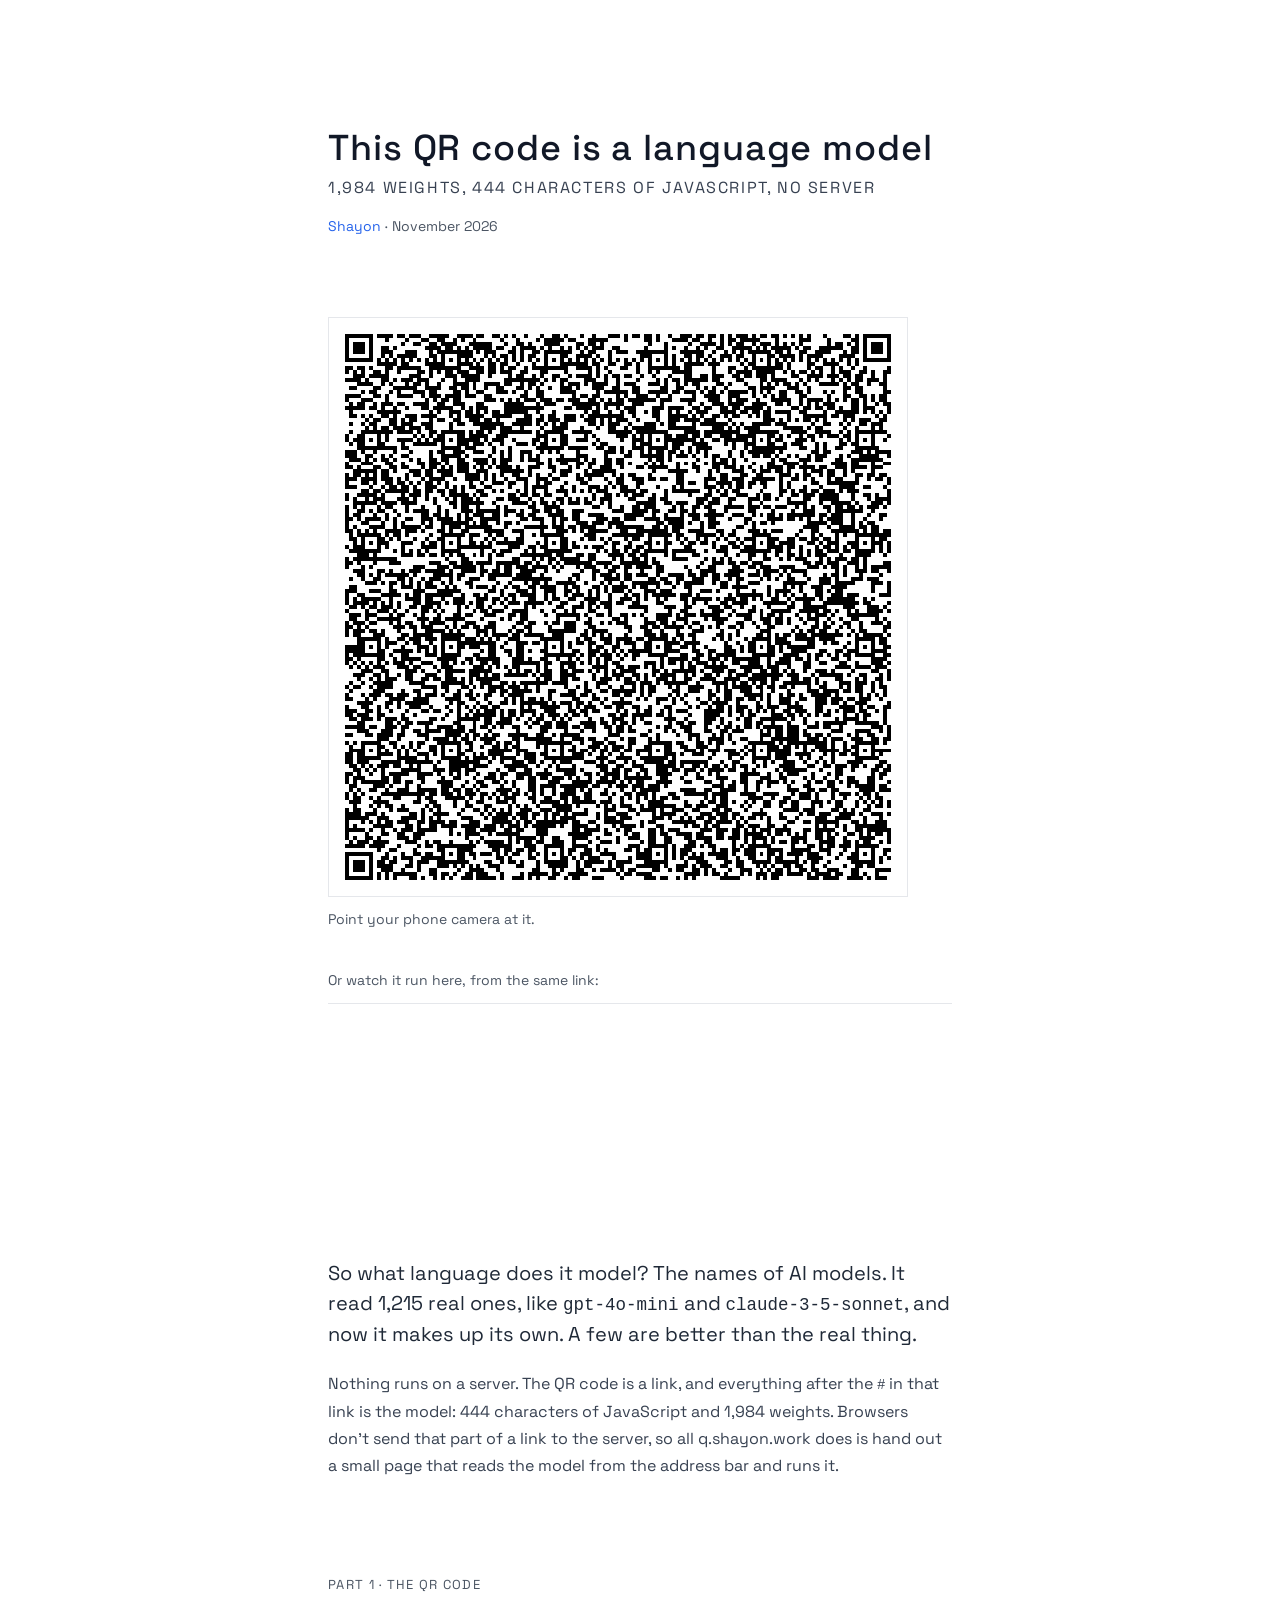
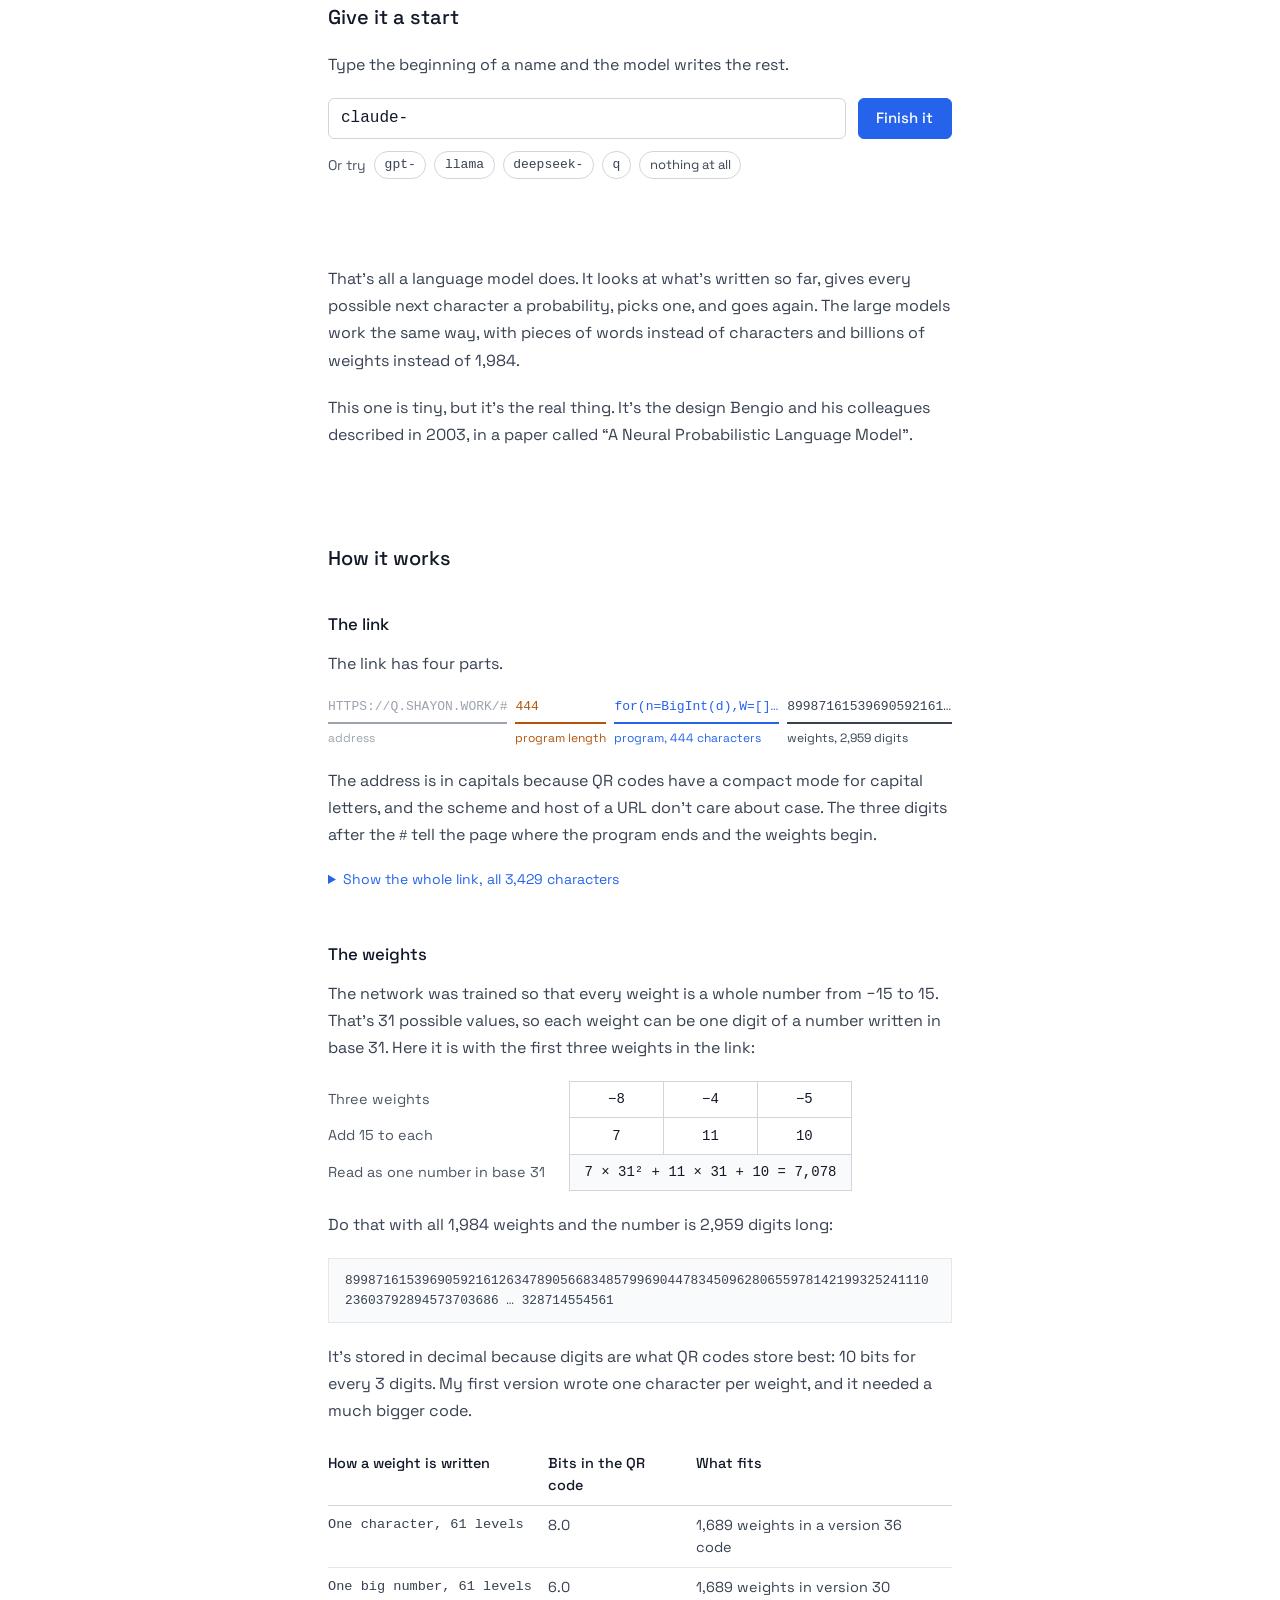
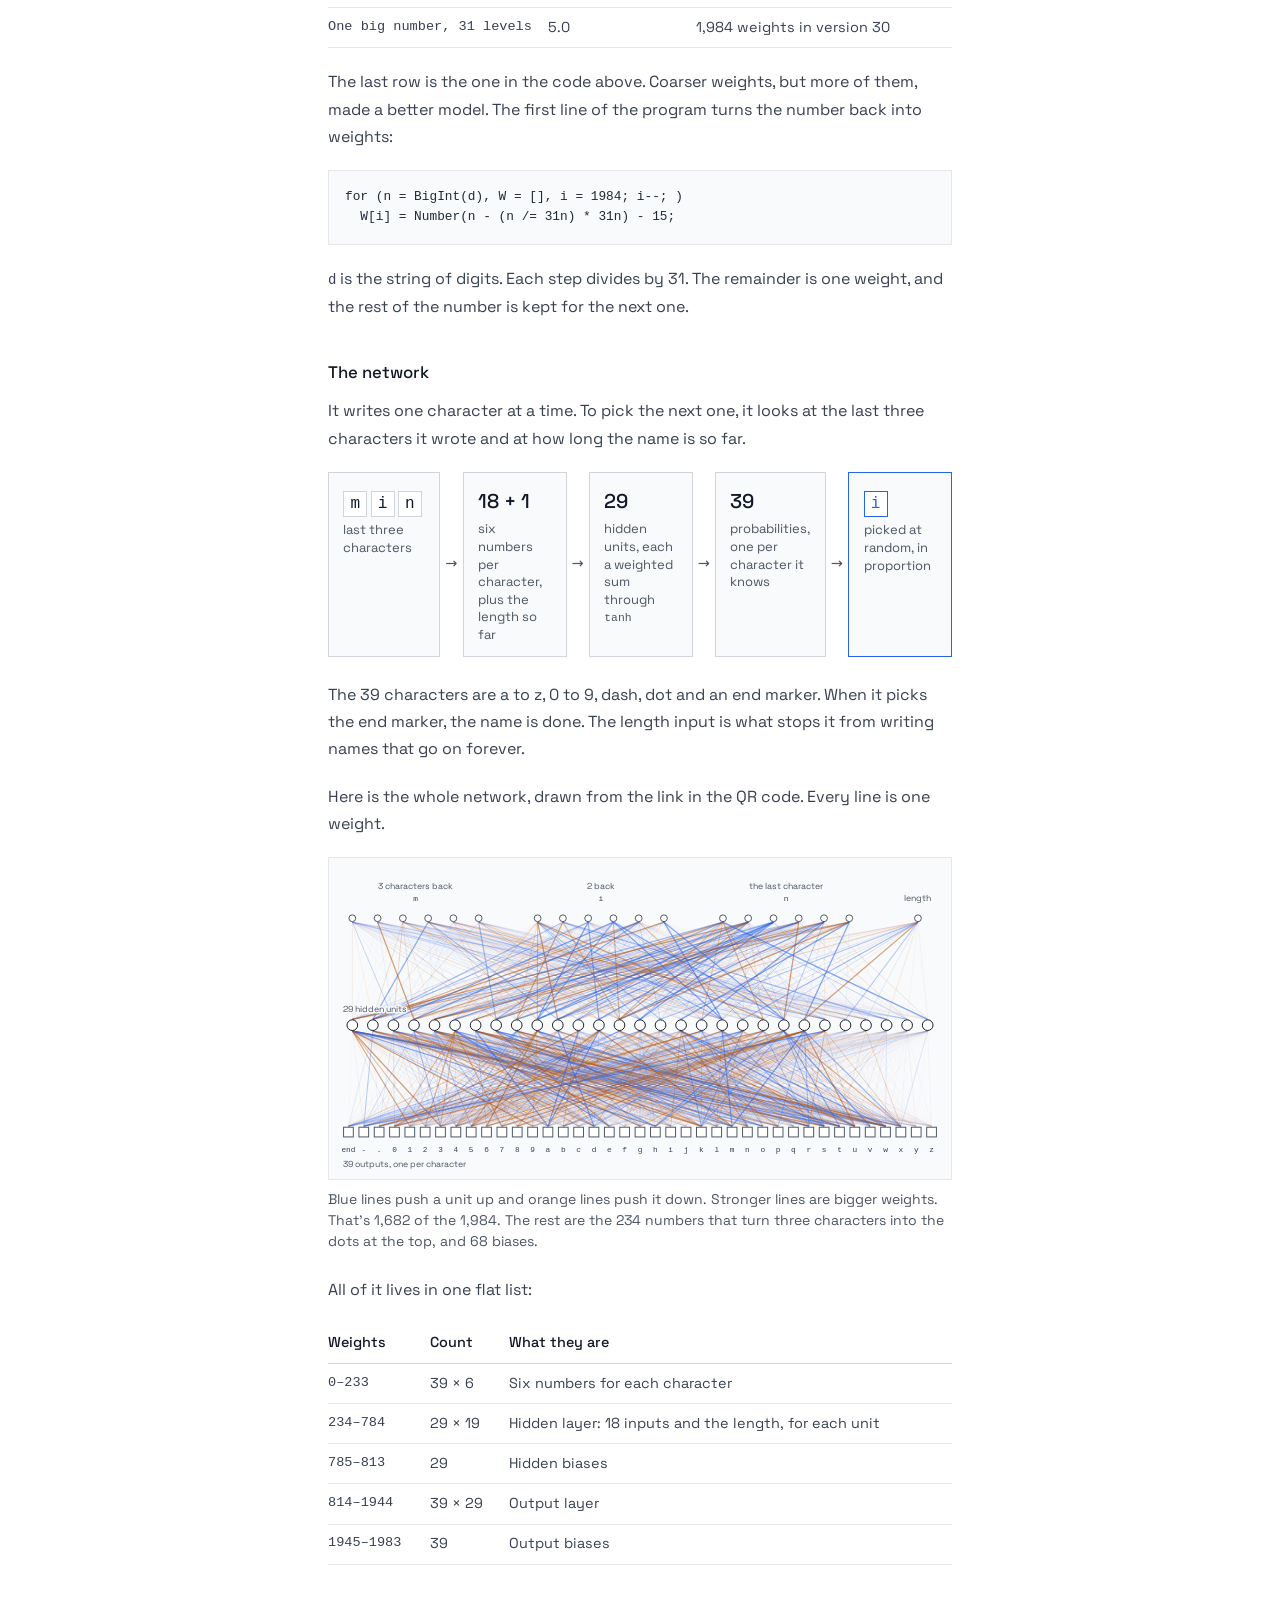
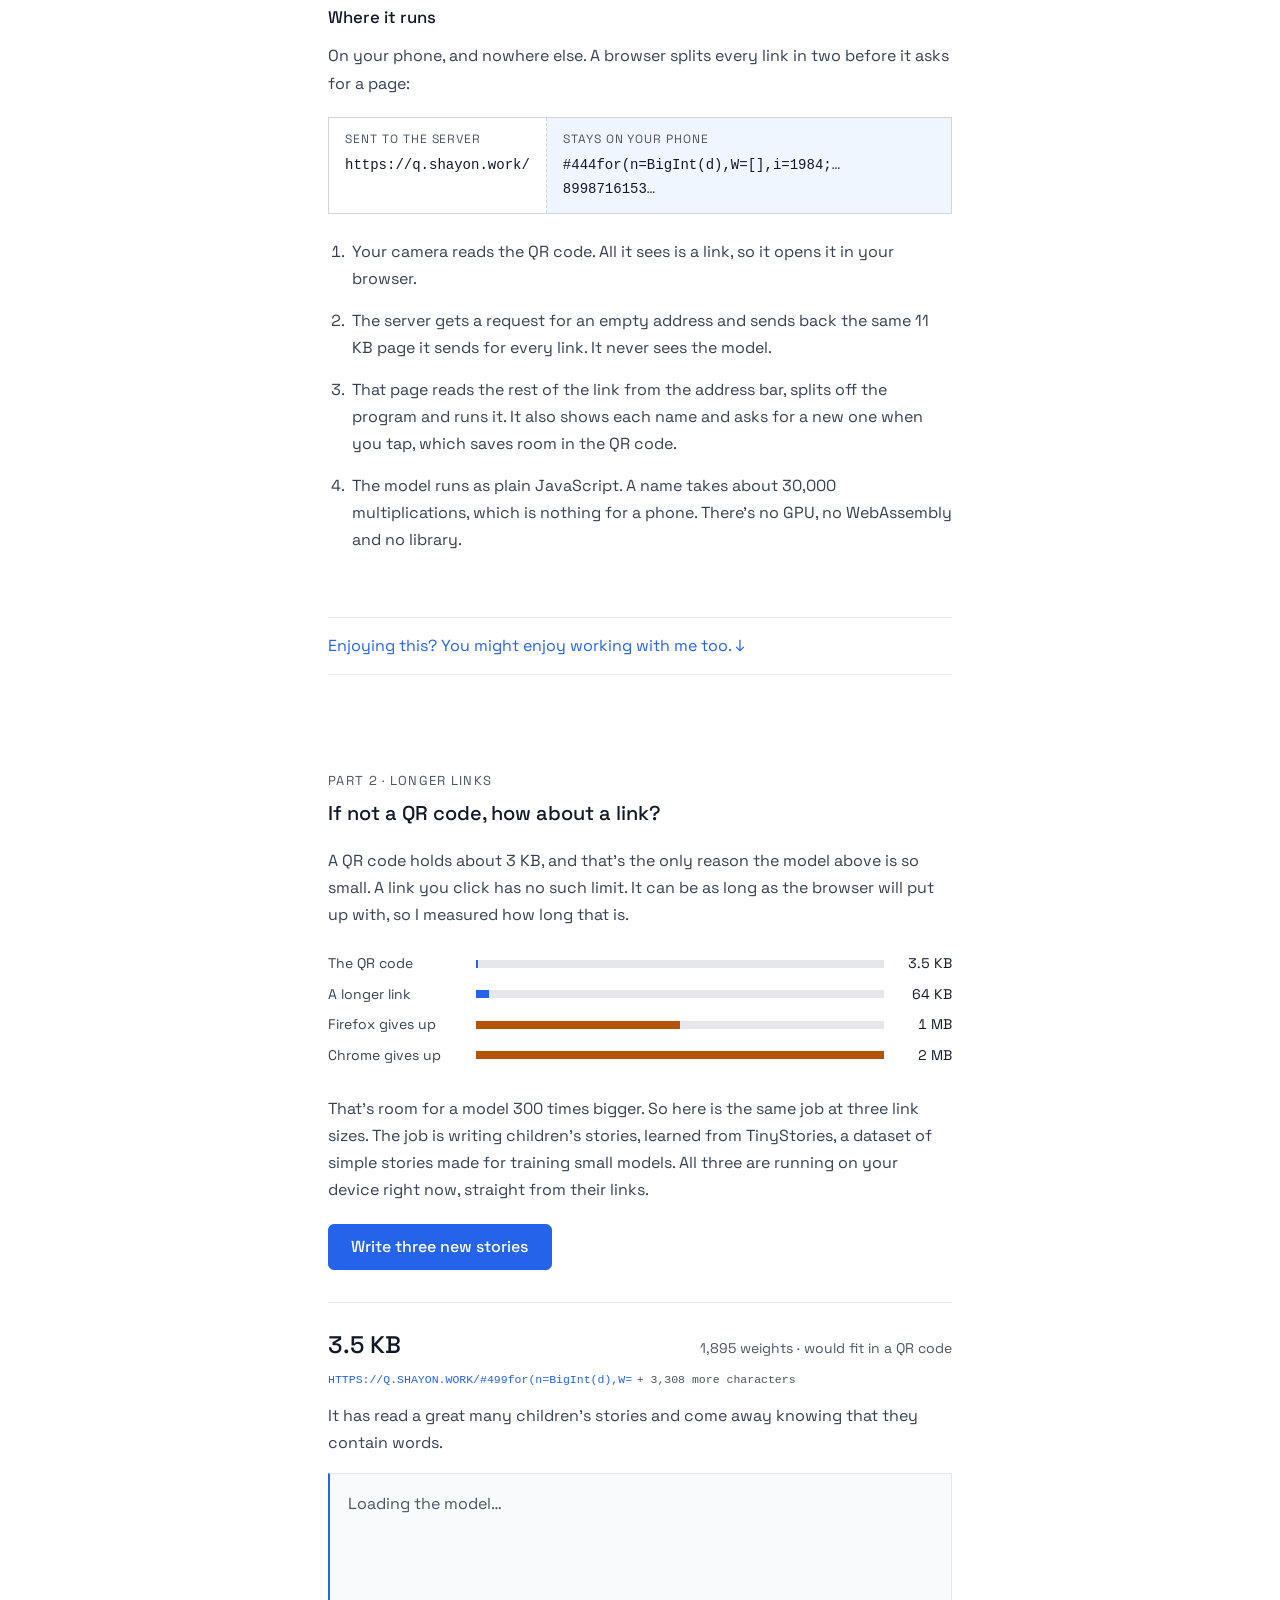
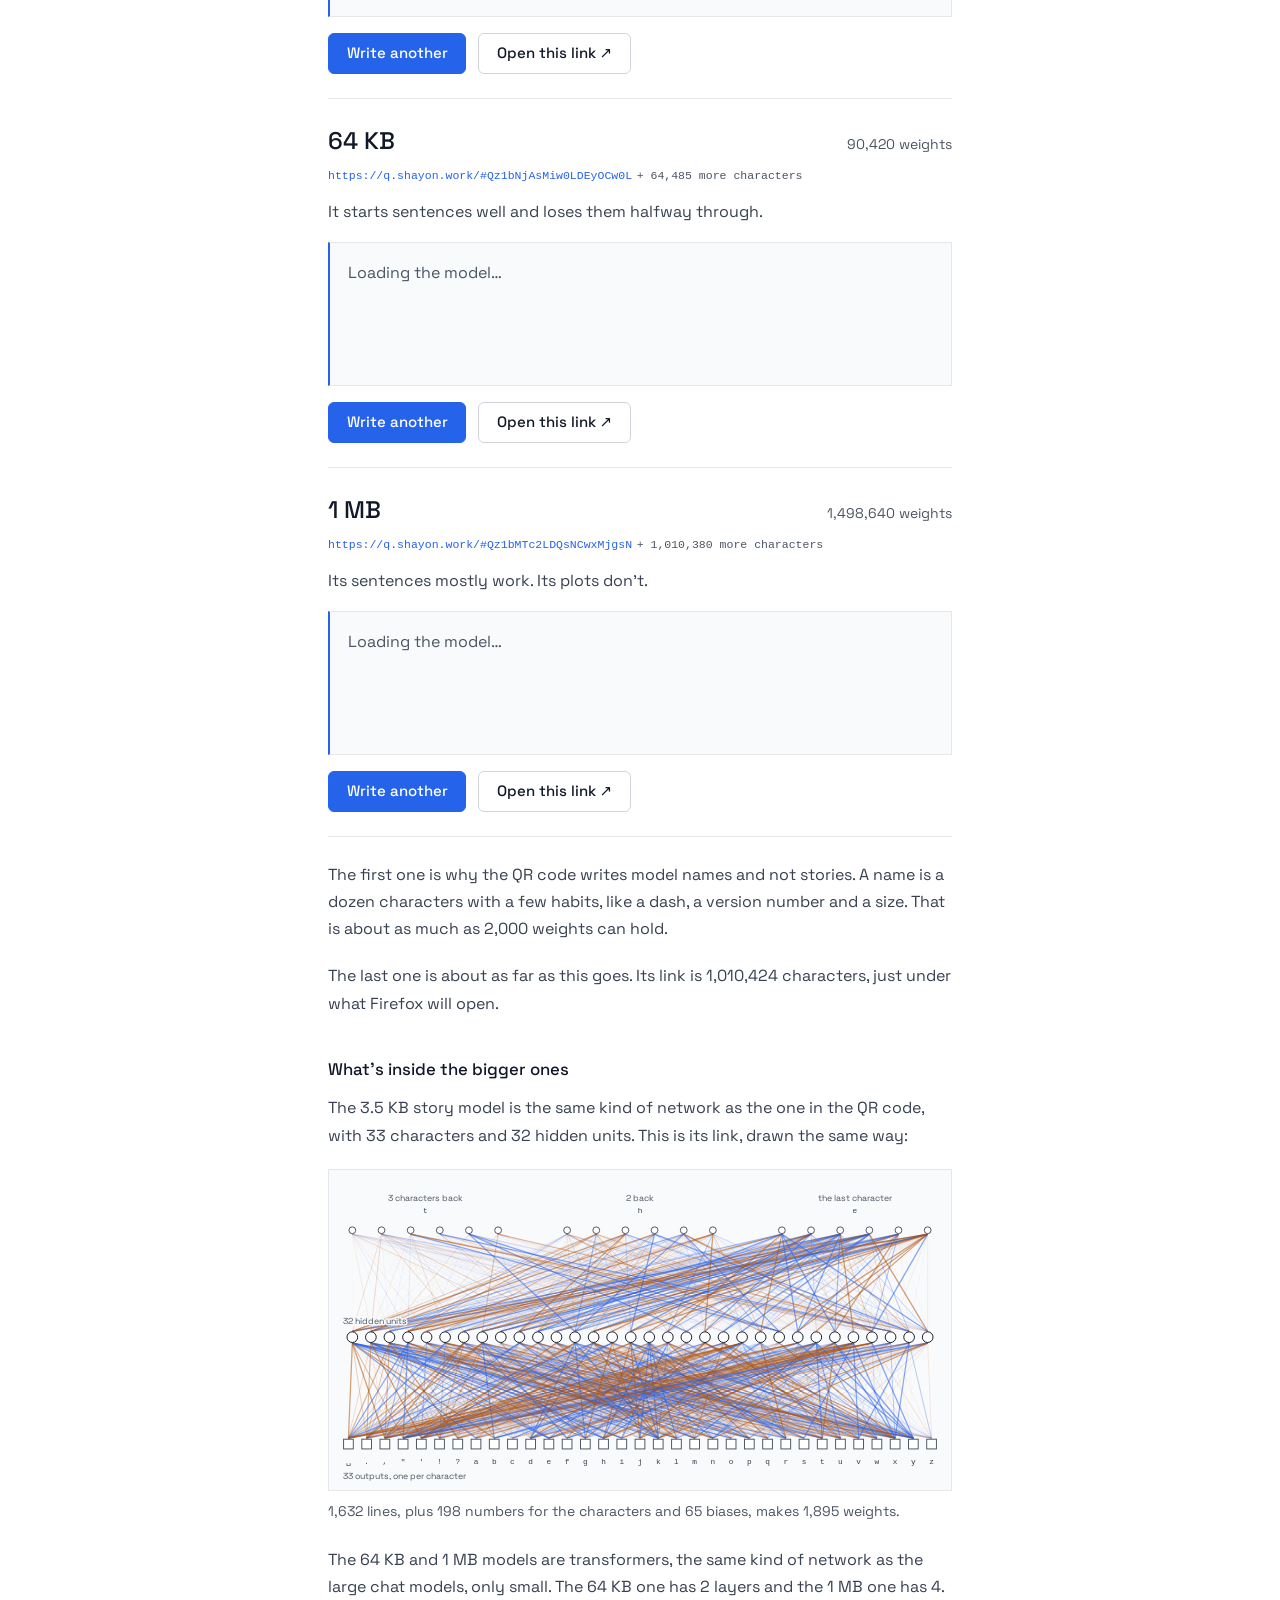
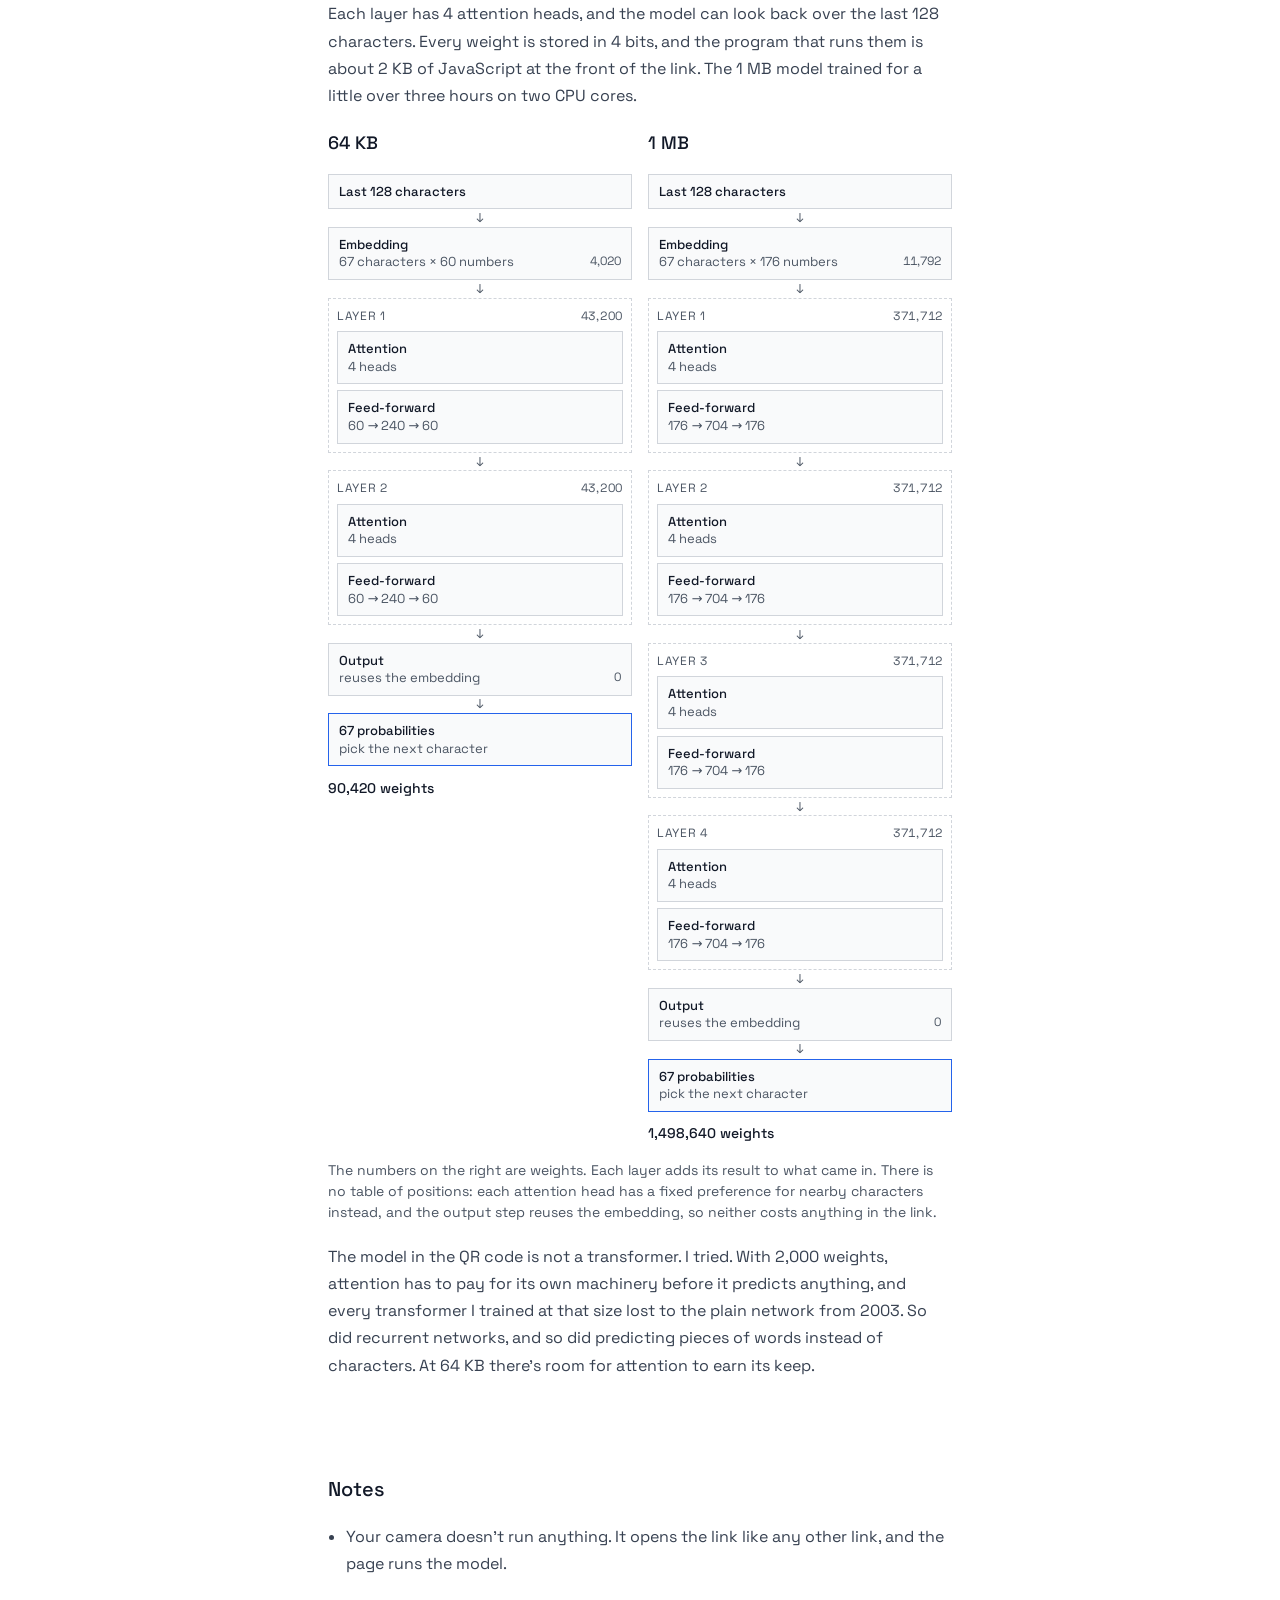
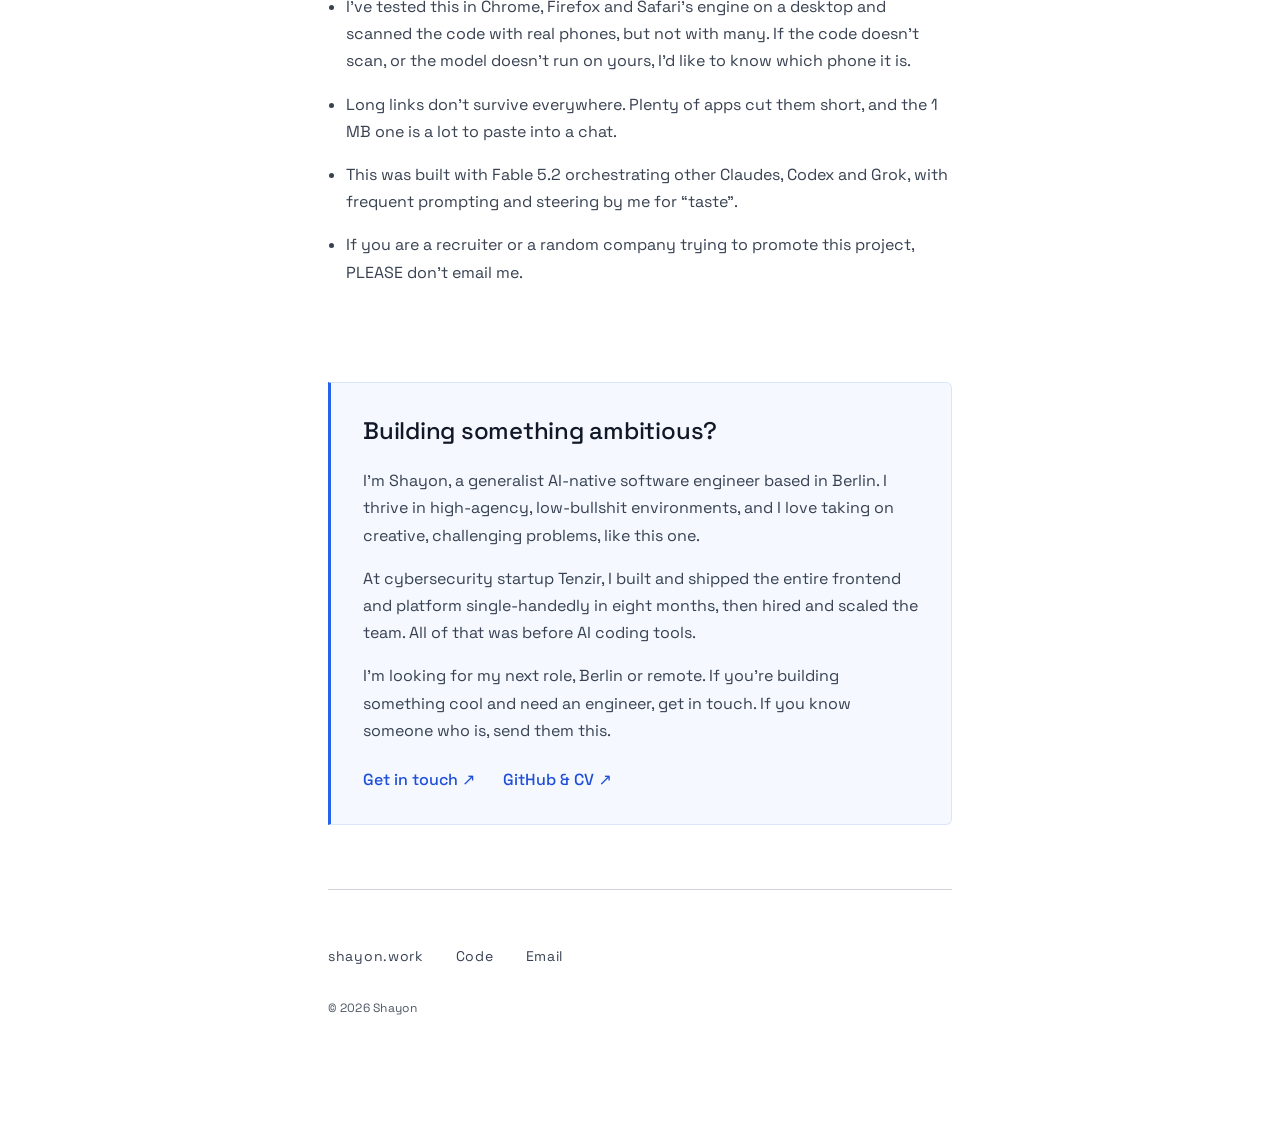
==== commit f502c364: "Wording: how it was built Co-Authored-By: Claude <noreply@anthropic.com> Claude-Session: https://cla" ====
--- a/site/home/index.html
+++ b/site/home/index.html
@@ -276,7 +276,7 @@
     <li>Your camera doesn't run anything. It opens the link like any other link, and the page runs the model.</li>
     <li>I've tested this in Chrome, Firefox and Safari's engine on a desktop and scanned the code with real phones, but not with many. If the code doesn't scan, or the model doesn't run on yours, I'd like to know which phone it is.</li>
     <li>Long links don't survive everywhere. Plenty of apps cut them short, and the 1 MB one is a lot to paste into a chat.</li>
-    <li>This was built with Fable 5.2 orchestrating other Claudes and Codex and Grok, with frequent prompting and steering for &ldquo;taste&rdquo;.</li>
+    <li>This was built with Fable 5.2 orchestrating other Claudes, Codex and Grok, with frequent prompting and steering by me for &ldquo;taste&rdquo;.</li>
     <li>If you are a recruiter or a random company trying to promote this project, PLEASE don't email me.</li>
   </ul>
 </section>
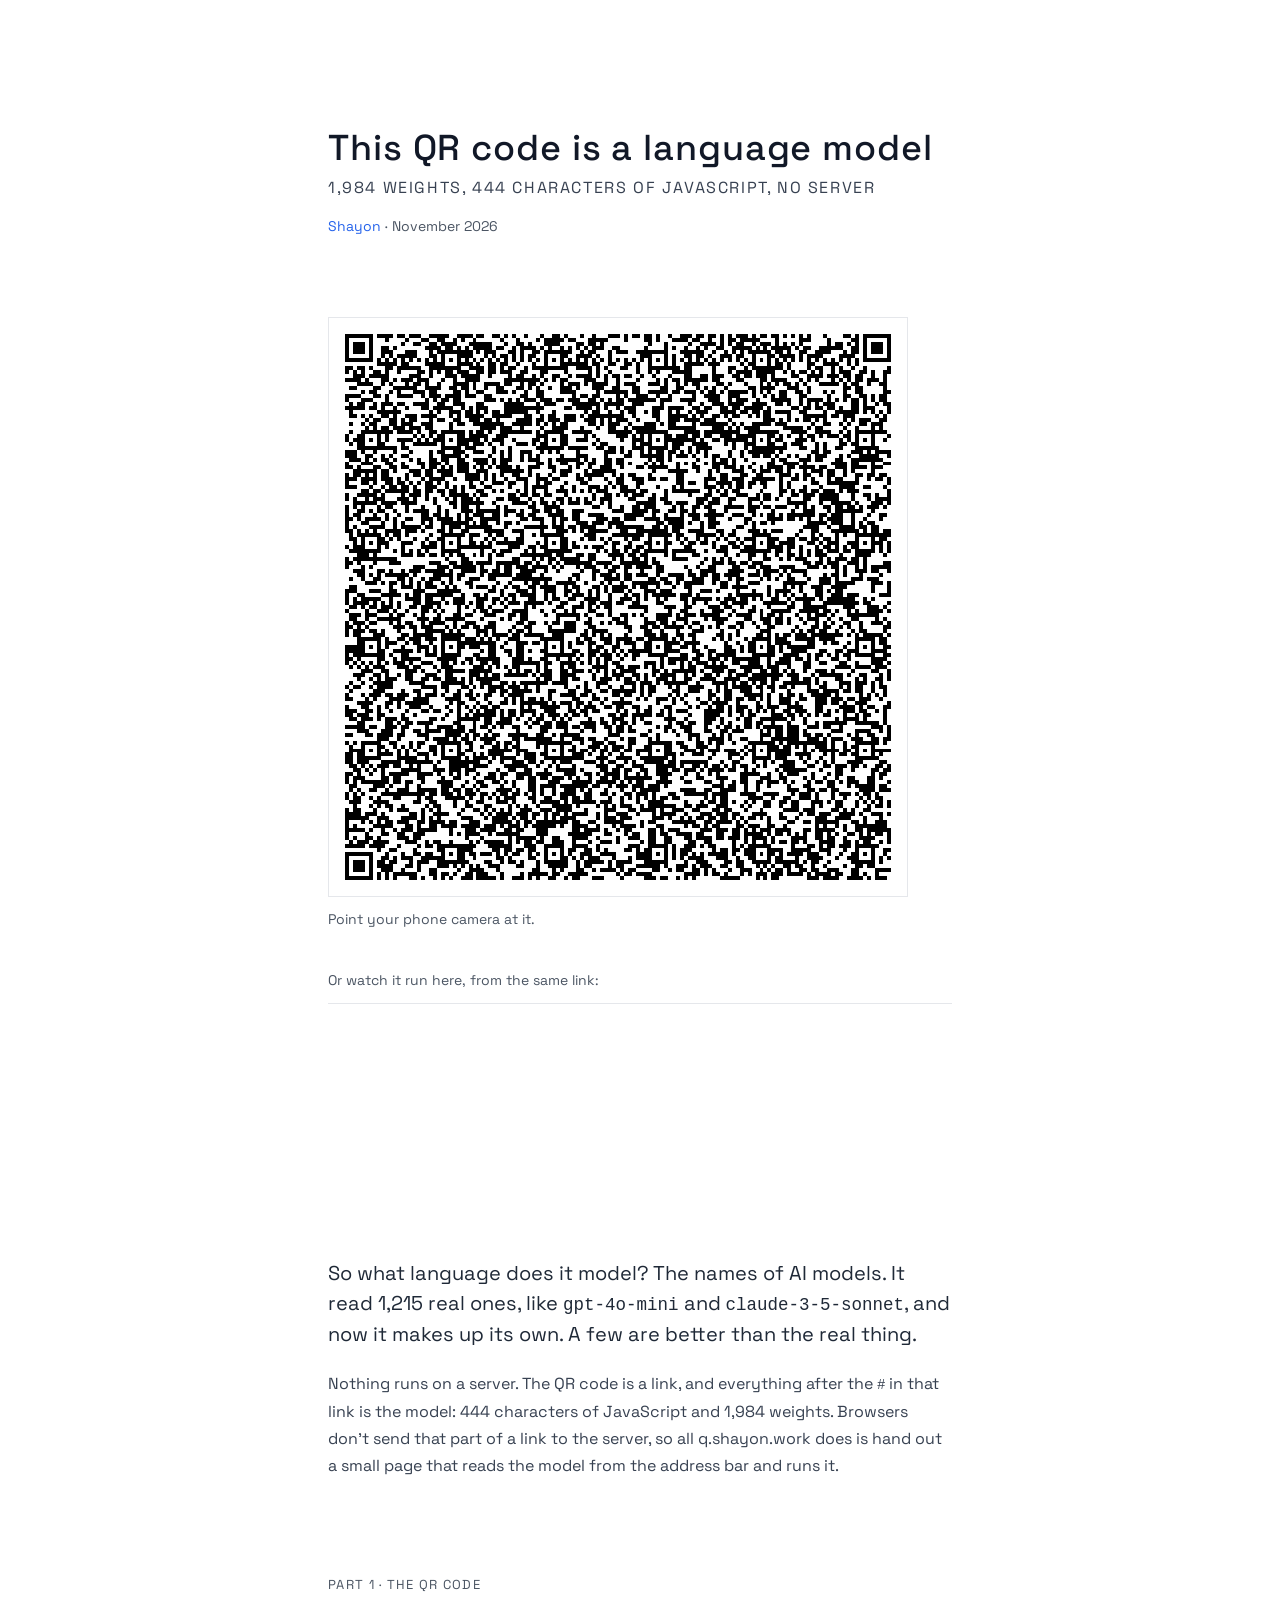
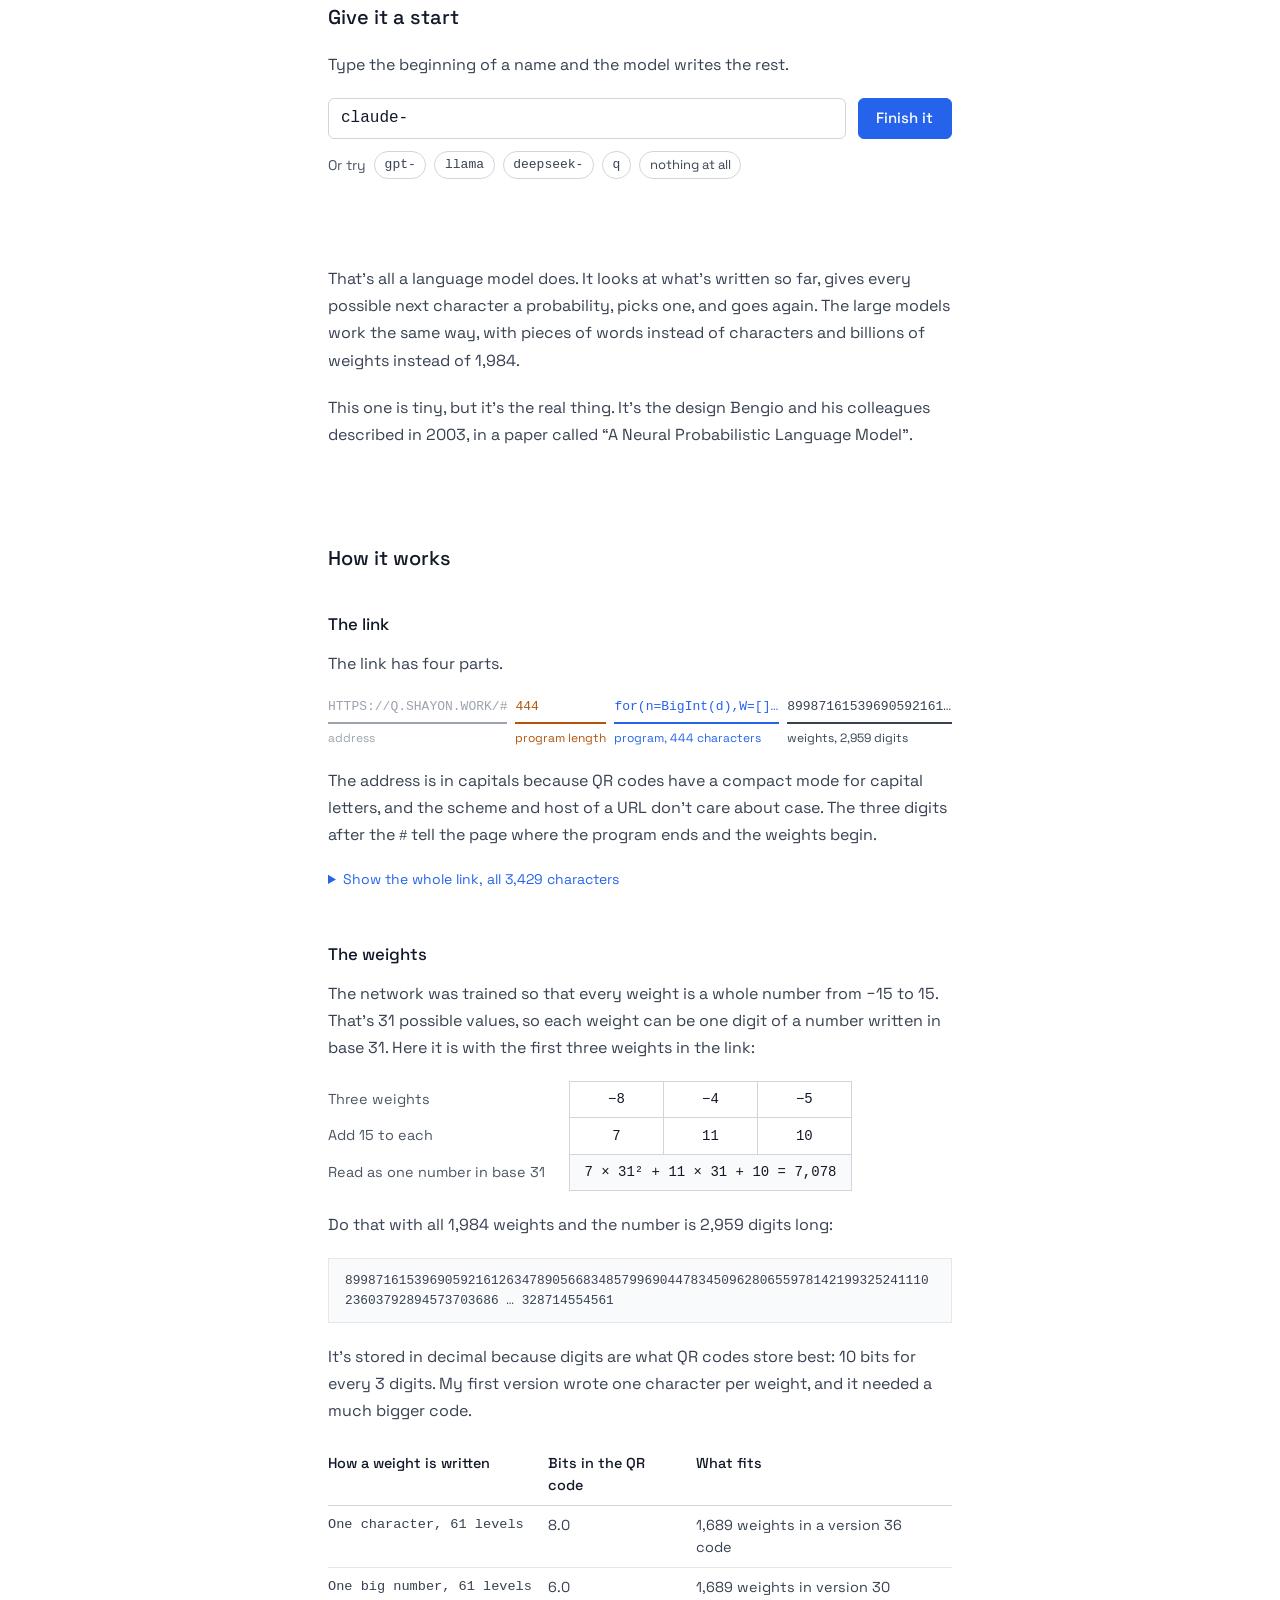
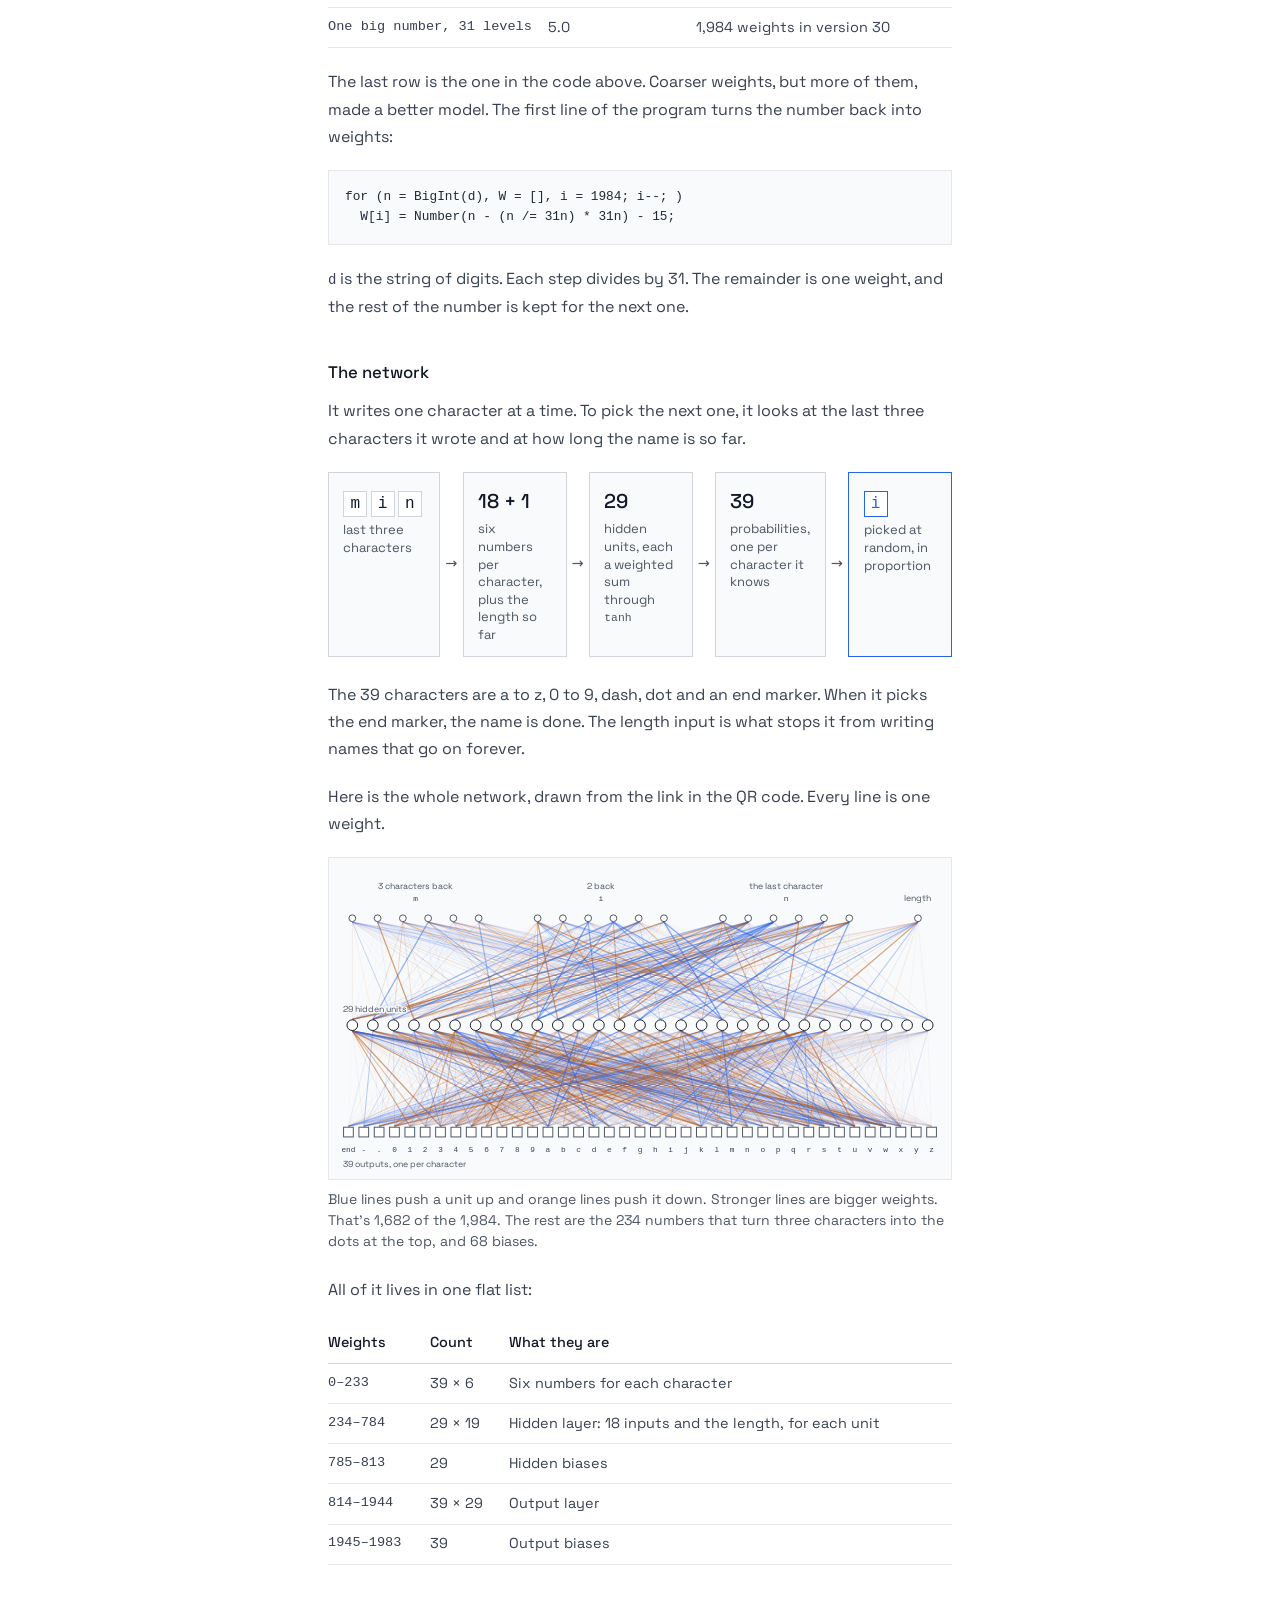
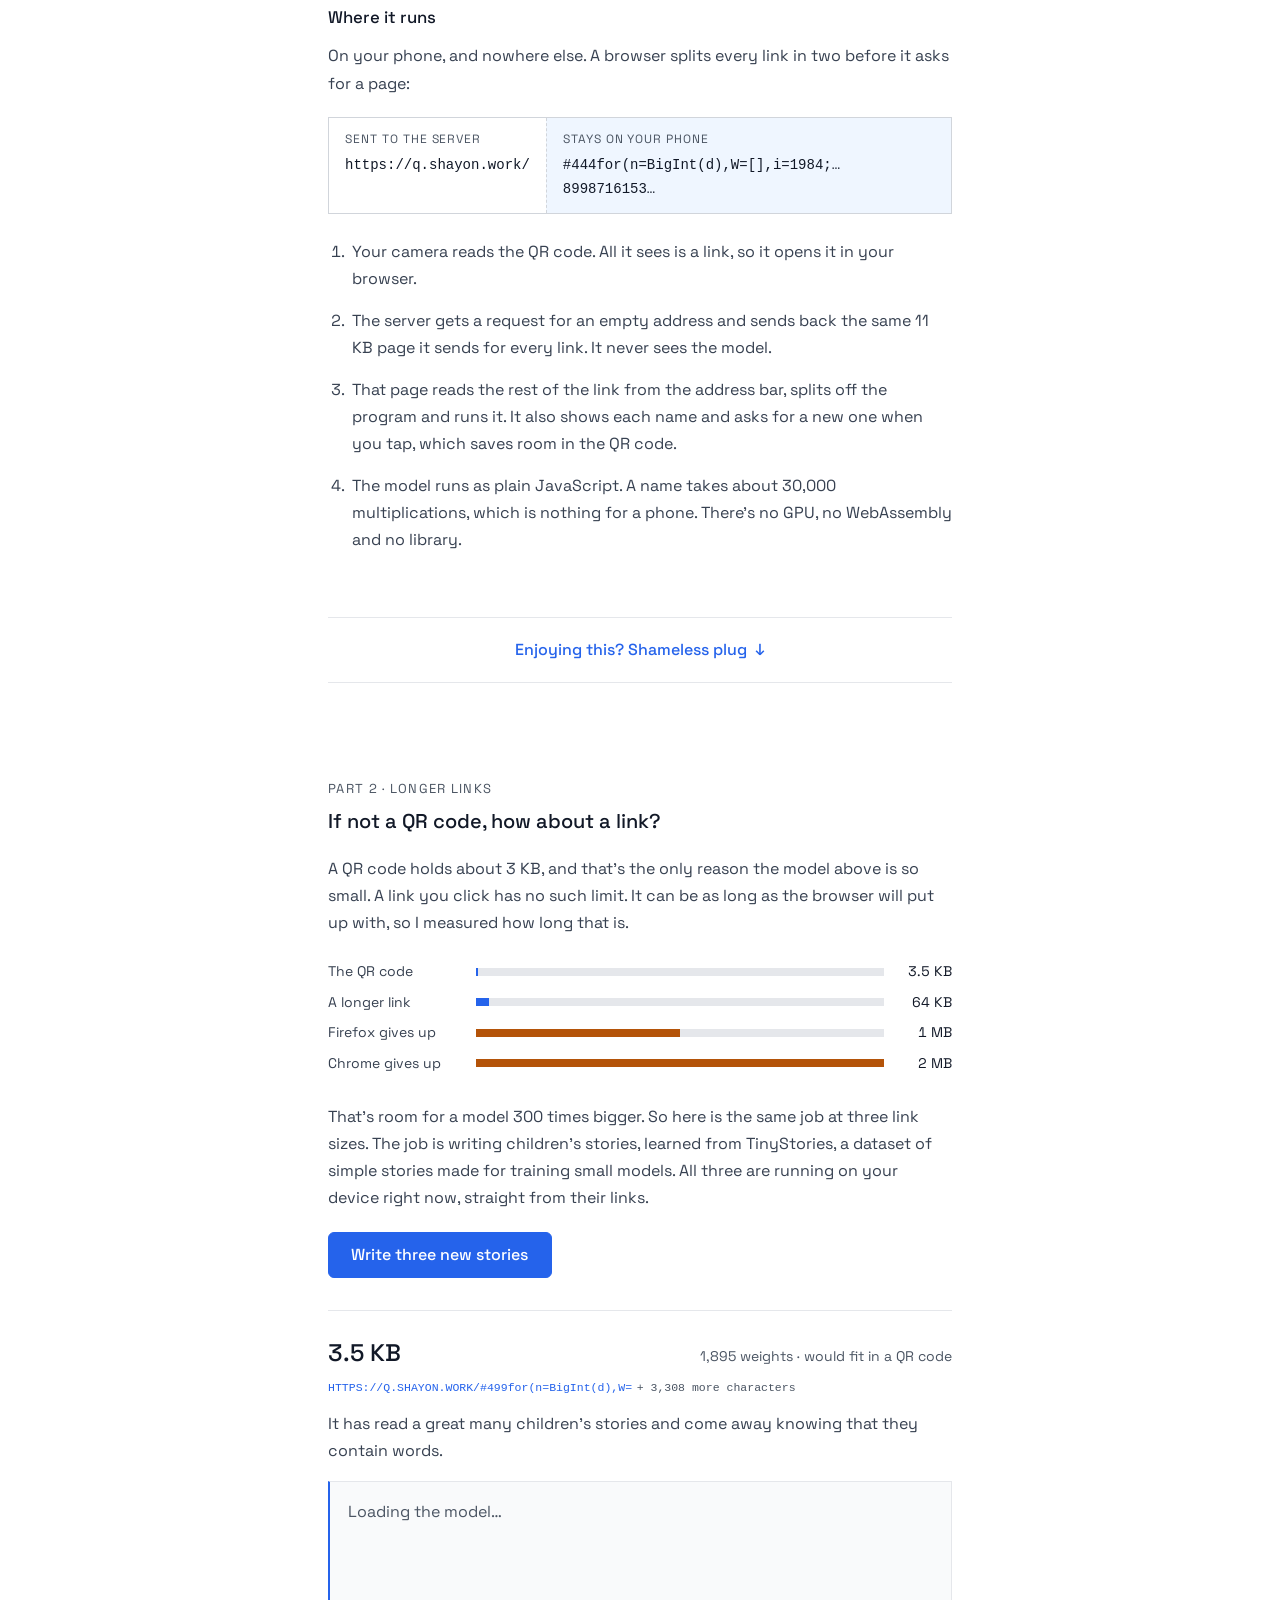
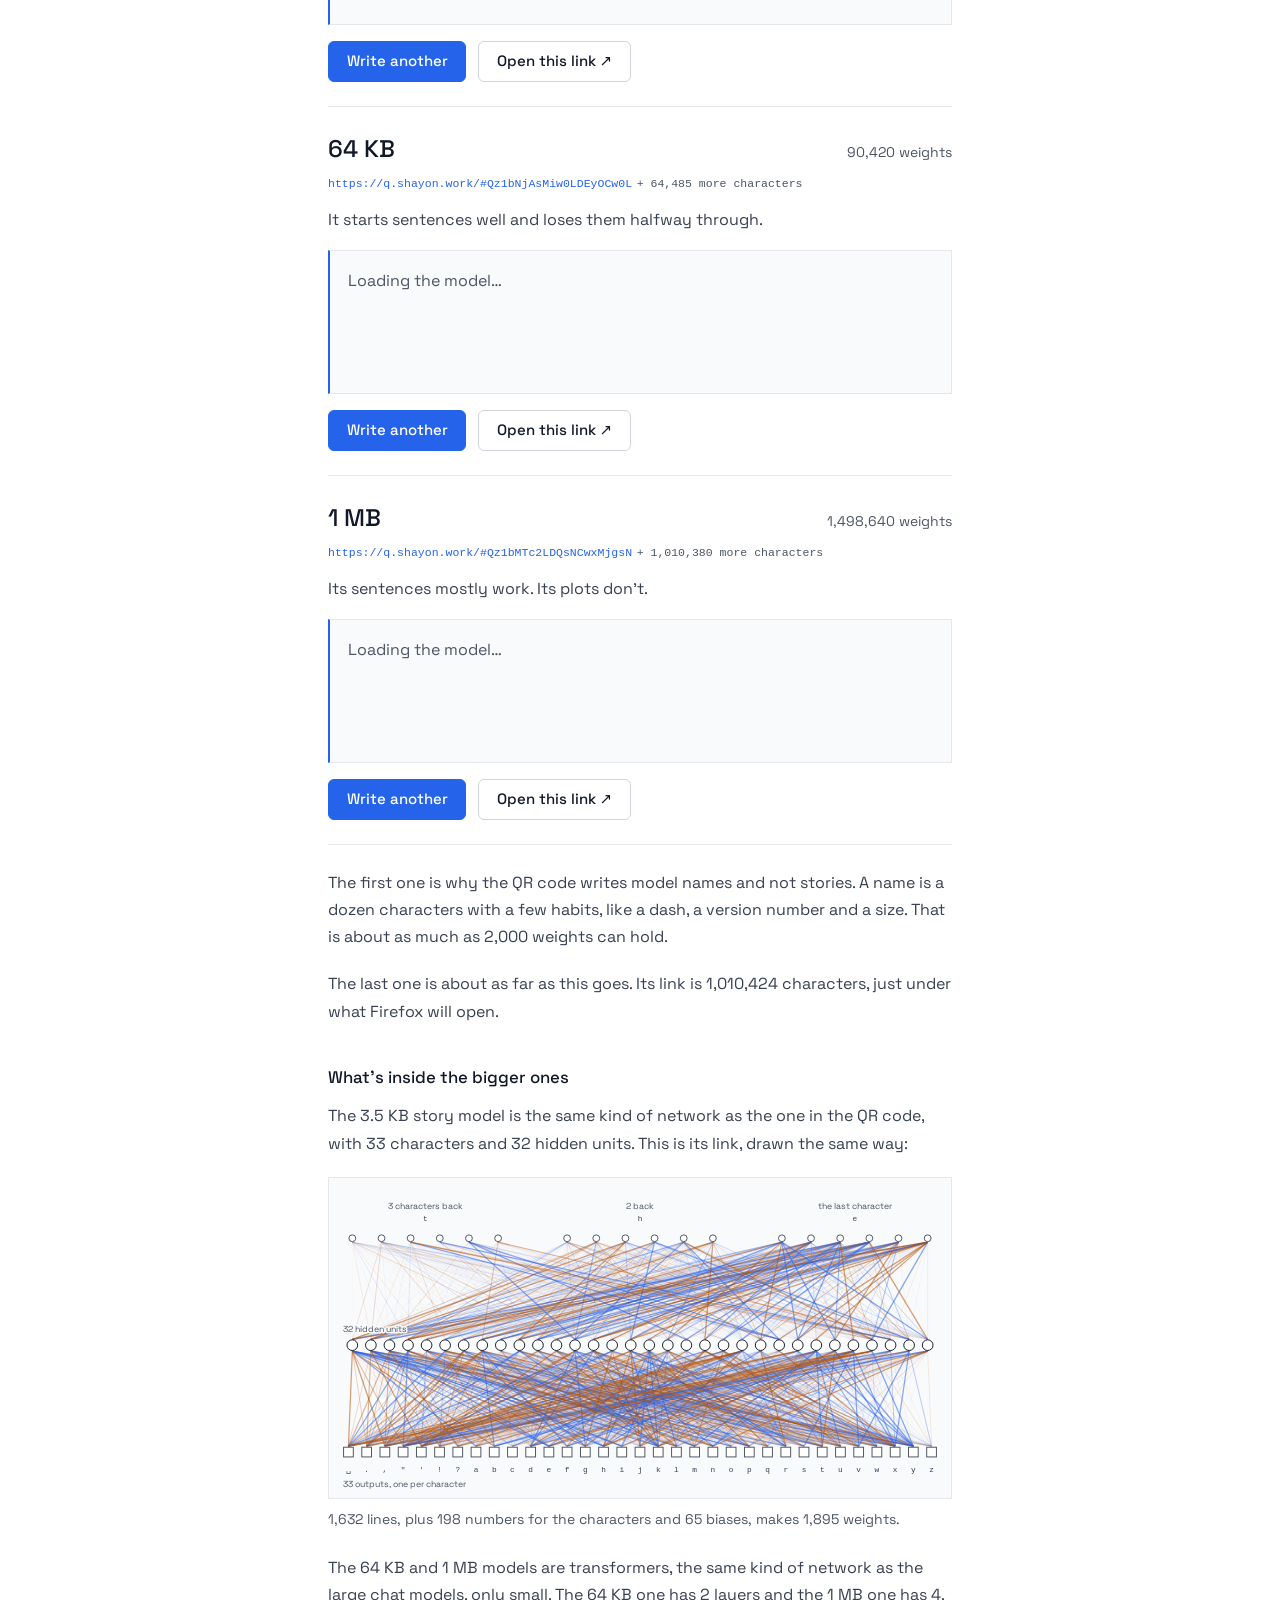
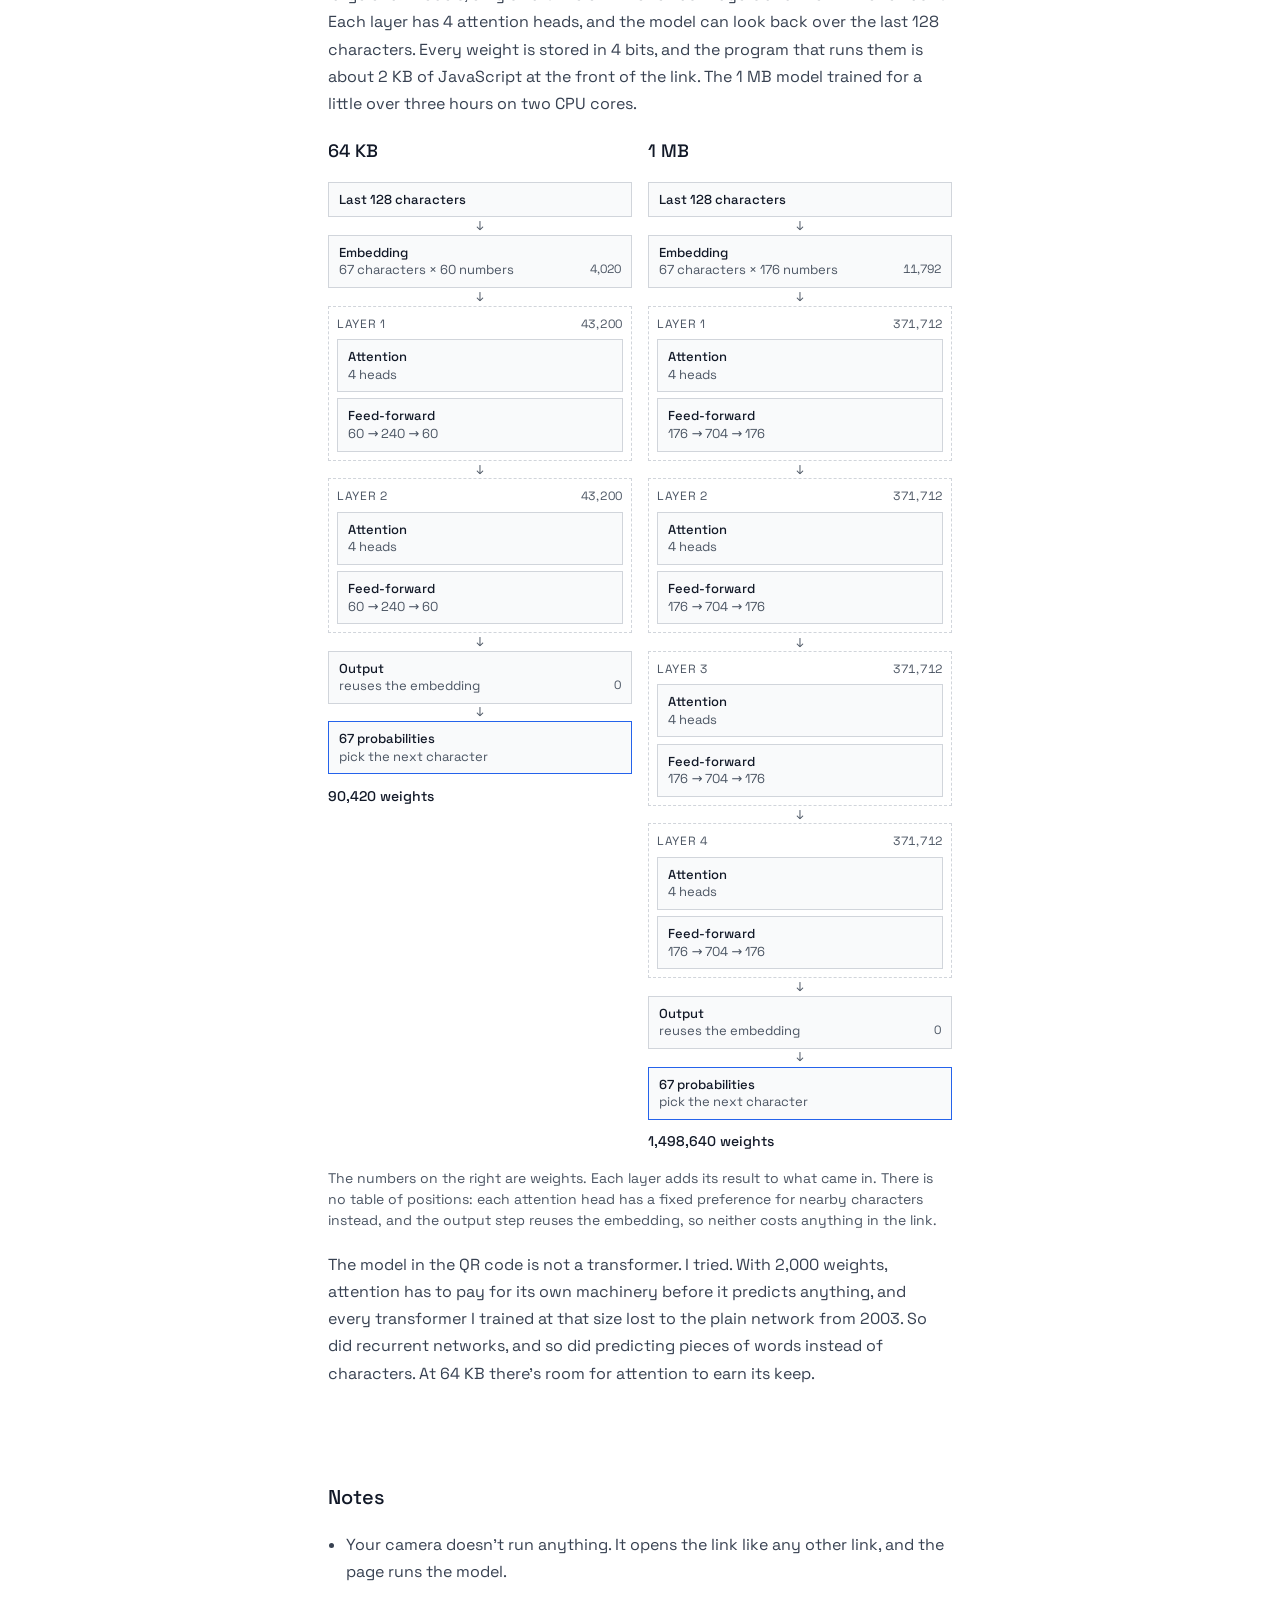
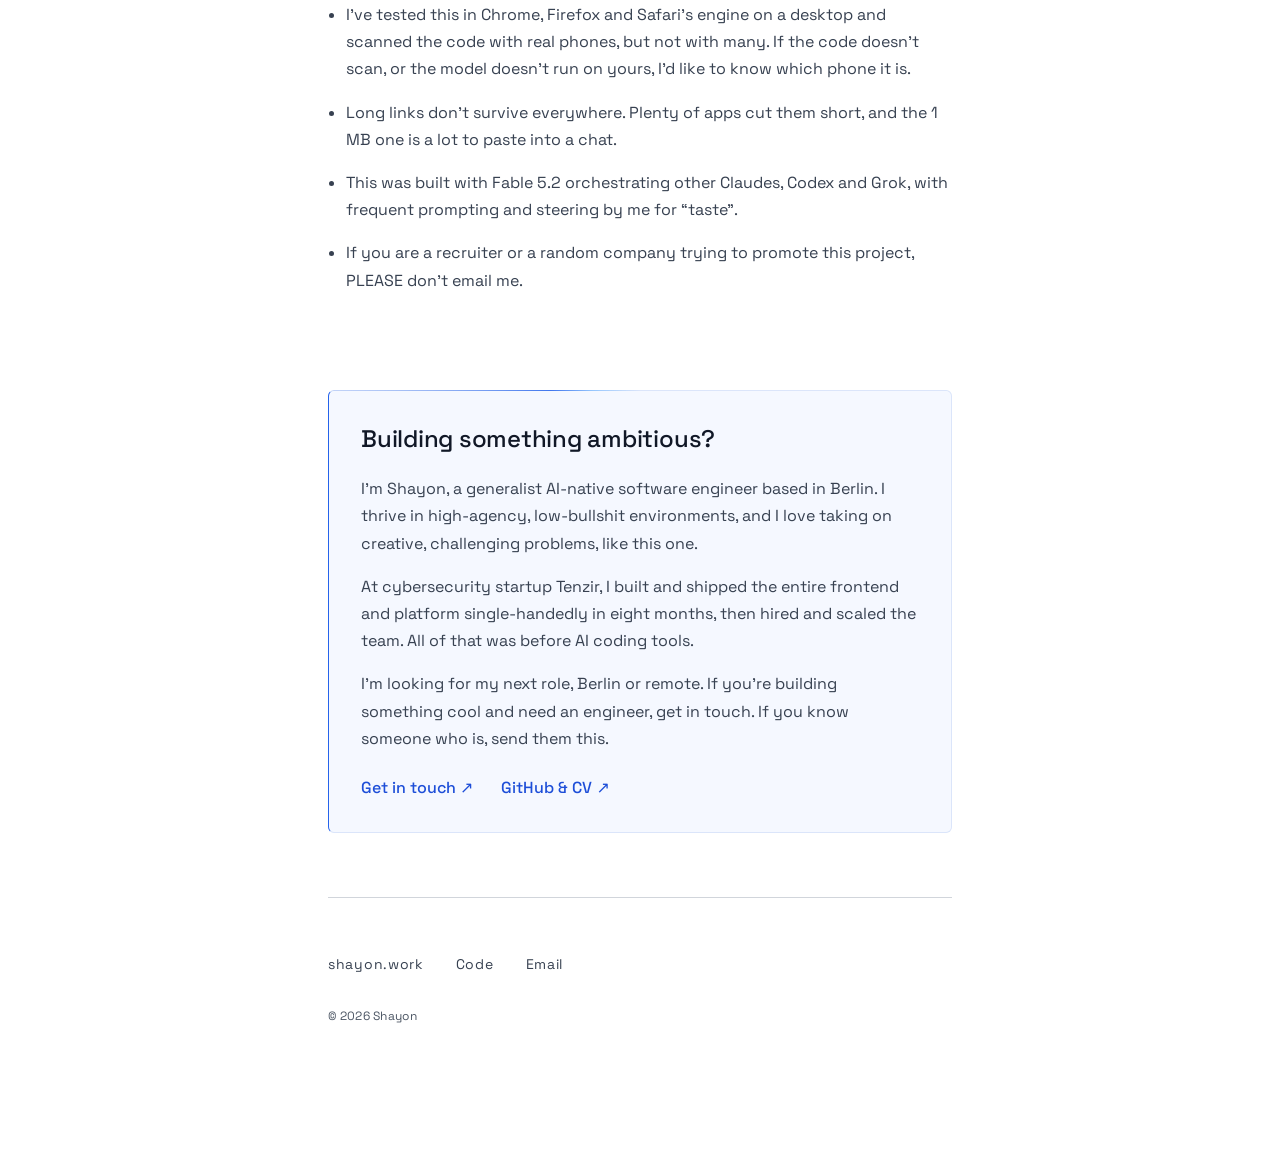
==== commit 065a5647: "Launch page: centred pointer to the hiring note, slow light round its border Co-Authored-By: Claude " ====
--- a/site/home/index.html
+++ b/site/home/index.html
@@ -10,7 +10,7 @@
 <meta property="og:image" content="https://q.shayon.work/img/og.png">
 <meta property="og:url" content="https://q.shayon.work/">
 <meta name="twitter:card" content="summary_large_image">
-<link rel="stylesheet" href="page.css?v=7">
+<link rel="stylesheet" href="page.css?v=8">
 </head>
 <body>
 <div class="wrap">
@@ -171,7 +171,7 @@
   </ol>
 </section>
 
-<p class="aside-hire"><a href="#hire">Enjoying this? You might enjoy working with me too. <span aria-hidden="true">↓</span></a></p>
+<p class="aside-hire"><a href="#hire">Enjoying this? Shameless plug <span class="bob" aria-hidden="true">↓</span></a></p>
 
 <section id="ladder">
   <p class="part">Part 2 · Longer links</p>
@@ -302,6 +302,6 @@
 </footer>
 
 </div>
-<script src="page.js?v=5"></script>
+<script src="page.js?v=8"></script>
 </body>
 </html>
--- a/site/home/page.css
+++ b/site/home/page.css
@@ -26,6 +26,9 @@
   --note-accent: #2563eb;
   --note-link: #1d4ed8;
   --on-link: #fff;
+  --orbit-1: #2563eb1f;
+  --orbit-2: #2563ebd9;
+  --orbit-3: #93c5fdf2;
   --pick-bg: #eff6ff;
   color-scheme: light;
 }
@@ -50,6 +53,9 @@
     --note-accent: #60a5fa;
     --note-link: #93c5fd;
     --on-link: #000;
+    --orbit-1: #60a5fa1f;
+    --orbit-2: #60a5fad9;
+    --orbit-3: #dbeafef2;
     --pick-bg: #0c1426;
     color-scheme: dark;
   }
@@ -688,3 +694,36 @@
 .aside-hire { margin: 4rem 0 0; padding: 1rem 0; border-top: 1px solid var(--line); border-bottom: 1px solid var(--line); font-size: 1rem; }
 html { scroll-behavior: smooth; }
 @media (prefers-reduced-motion: reduce) { html { scroll-behavior: auto; } }
+
+/* The pointer to the hiring note: centred, with an arrow that nods. */
+.aside-hire { text-align: center; padding: 1.25rem 0; }
+.aside-hire a { font-weight: 500; }
+.aside-hire a:hover { text-decoration: none; }
+.aside-hire .bob { display: inline-block; margin-left: .25em; }
+
+/* A slow light travelling round the hiring note while it is on screen. */
+@property --note-angle { syntax: "<angle>"; inherits: false; initial-value: 0deg; }
+.work-note { position: relative; isolation: isolate; border-left-width: 1px; border-radius: .375rem; }
+.work-note::after {
+  content: '';
+  position: absolute;
+  inset: -1px;
+  z-index: -1;
+  padding: 1px;
+  border-radius: inherit;
+  pointer-events: none;
+  background: conic-gradient(from var(--note-angle), transparent 0deg 285deg, var(--orbit-1) 305deg, var(--orbit-2) 338deg, var(--orbit-3) 348deg, transparent 360deg);
+  -webkit-mask: linear-gradient(#fff 0 0) content-box, linear-gradient(#fff 0 0);
+  -webkit-mask-composite: xor;
+  mask: linear-gradient(#fff 0 0) content-box, linear-gradient(#fff 0 0);
+  mask-composite: exclude;
+  opacity: .55;
+}
+
+@media (prefers-reduced-motion: no-preference) {
+  .aside-hire .bob { animation: bob 1.8s ease-in-out infinite; }
+  @keyframes bob { 0%, 100% { transform: translateY(-1px); } 50% { transform: translateY(4px); } }
+  .work-note::after { opacity: 1; animation: note-orbit 14s linear infinite paused; }
+  .work-note.in-view::after { animation-play-state: running; }
+  @keyframes note-orbit { to { --note-angle: 360deg; } }
+}
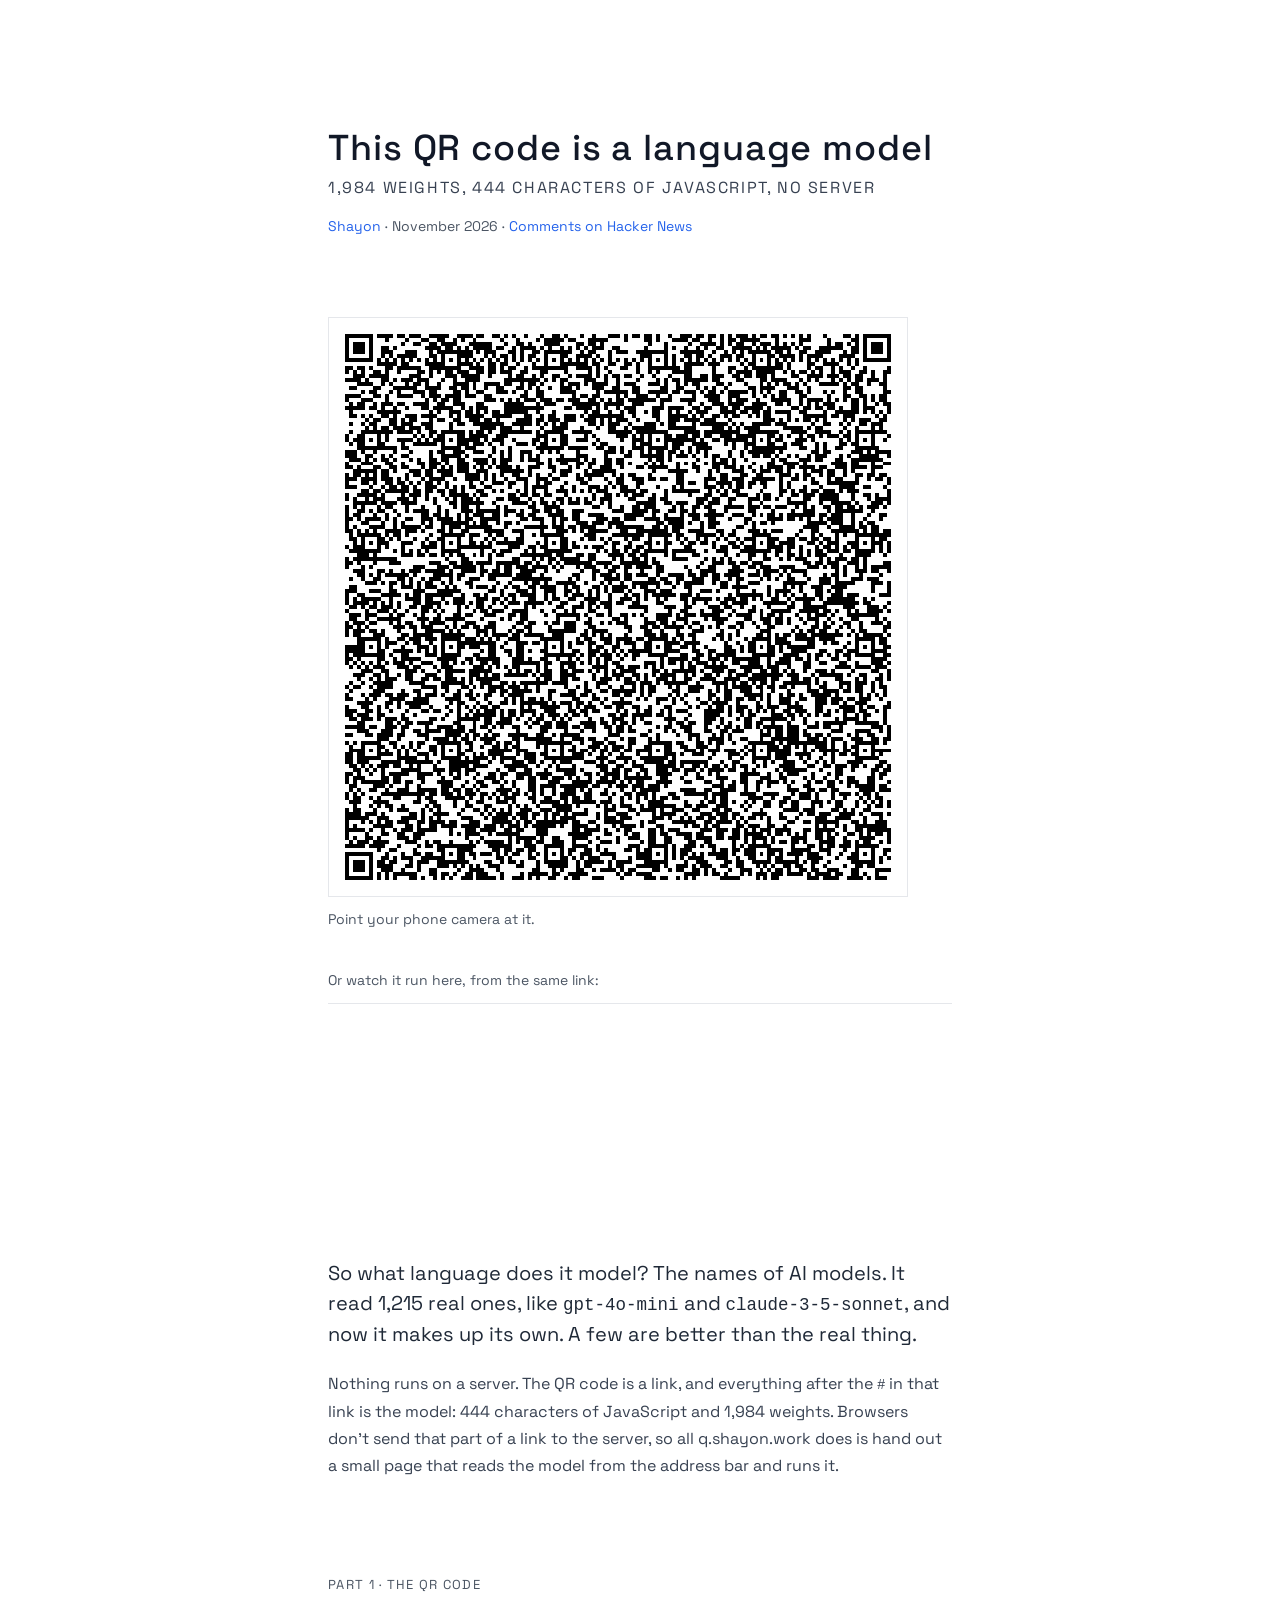
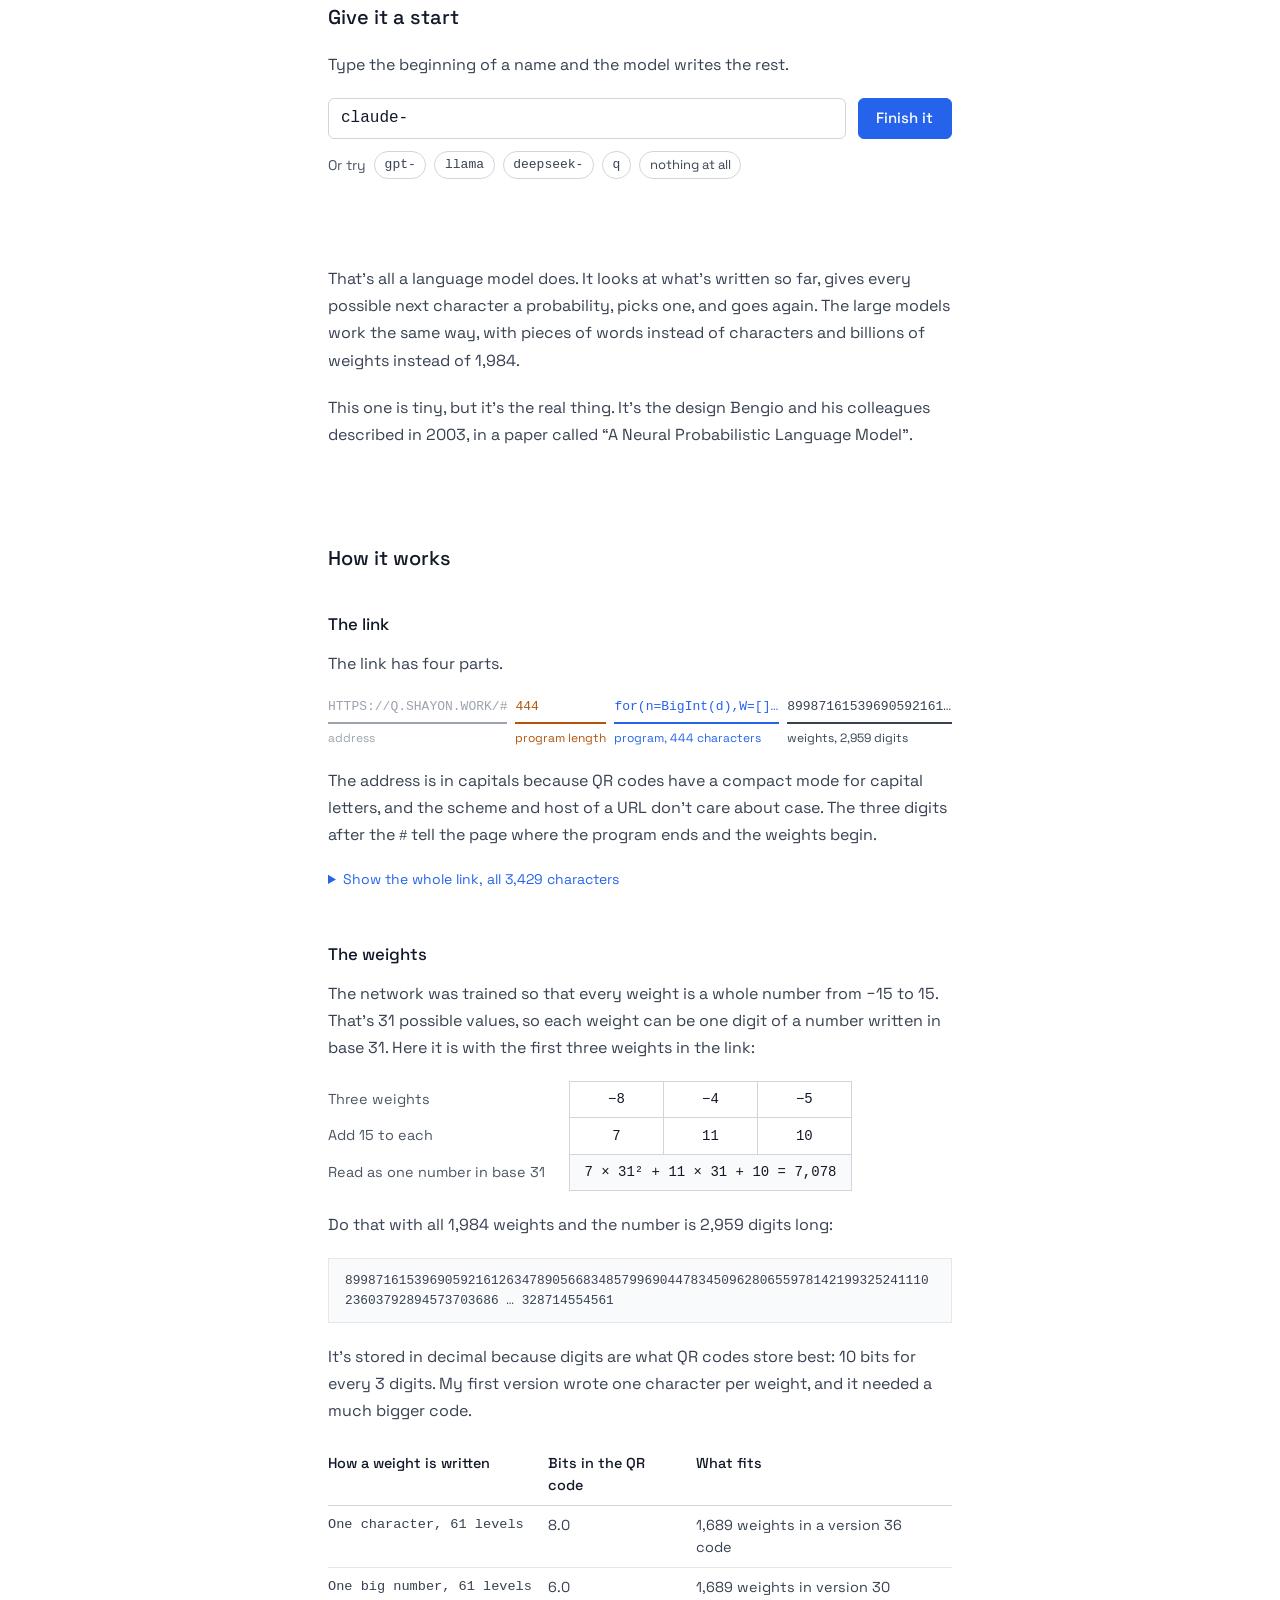
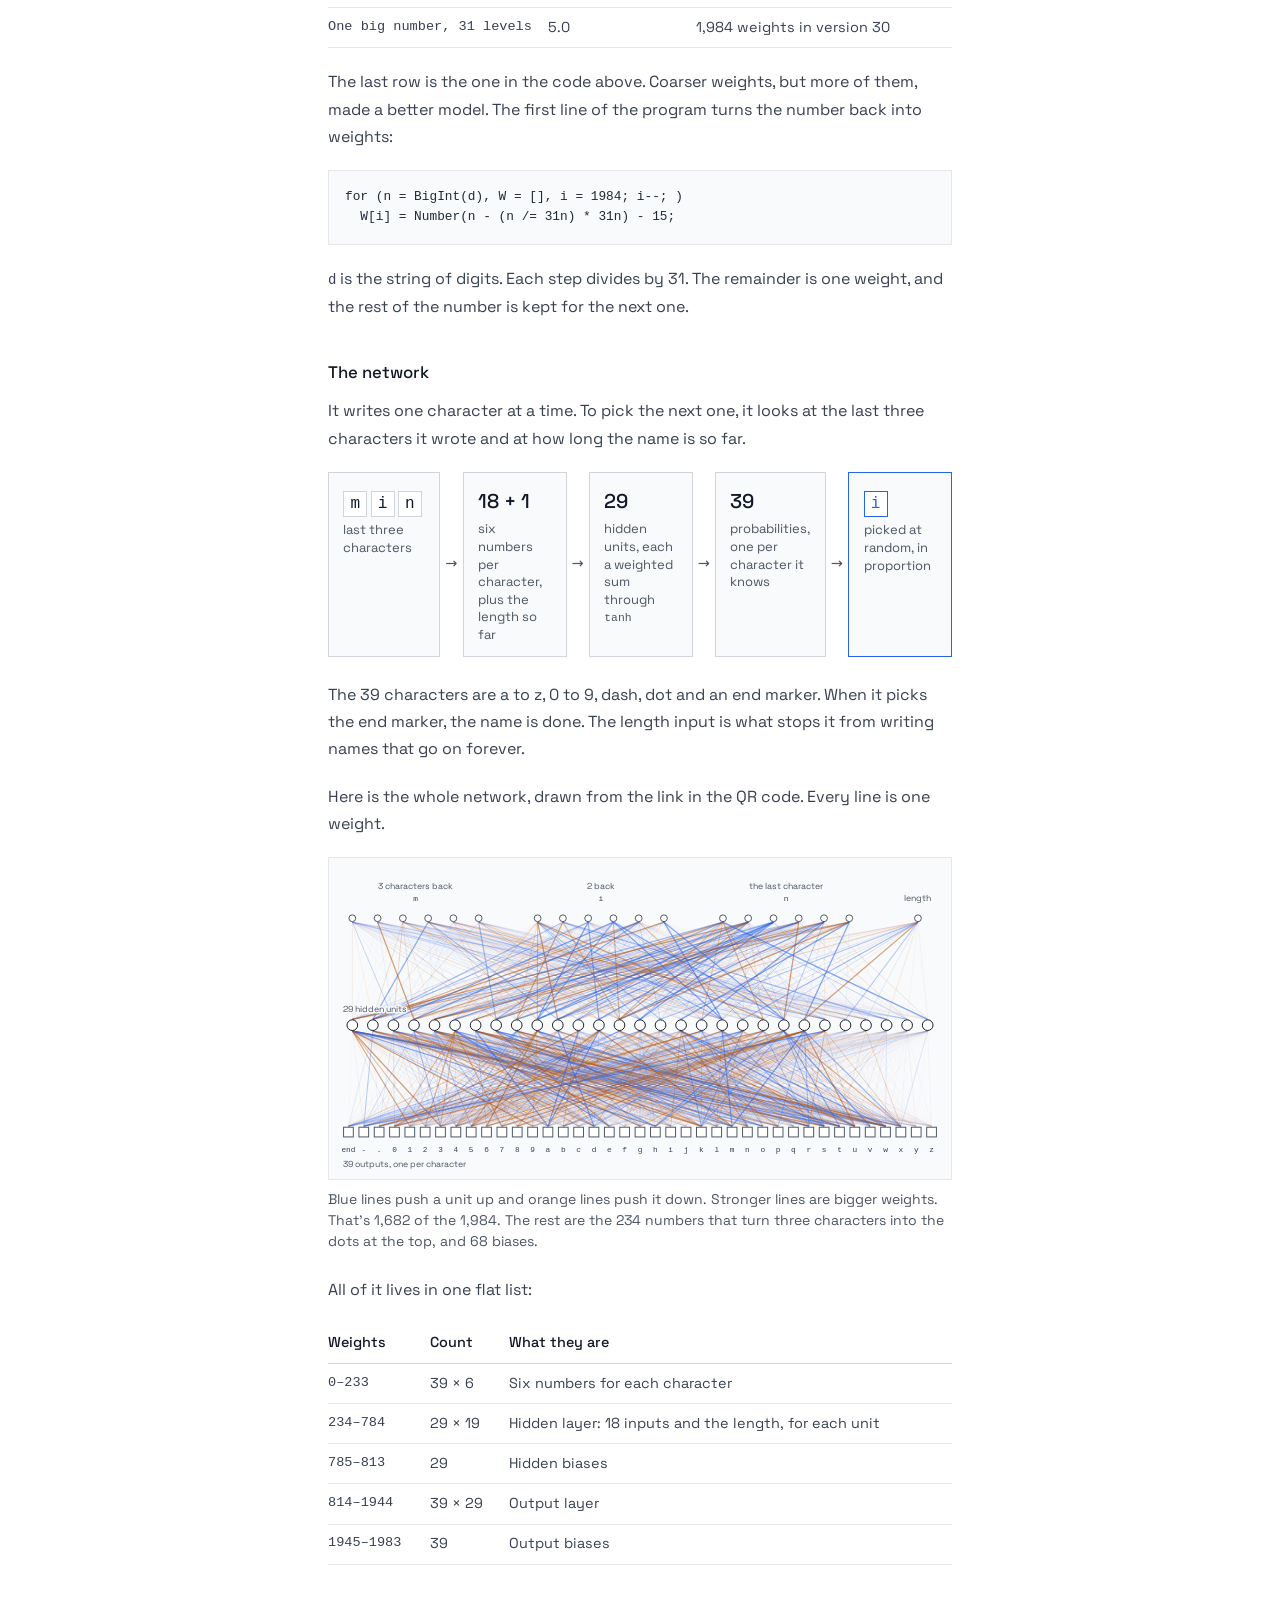
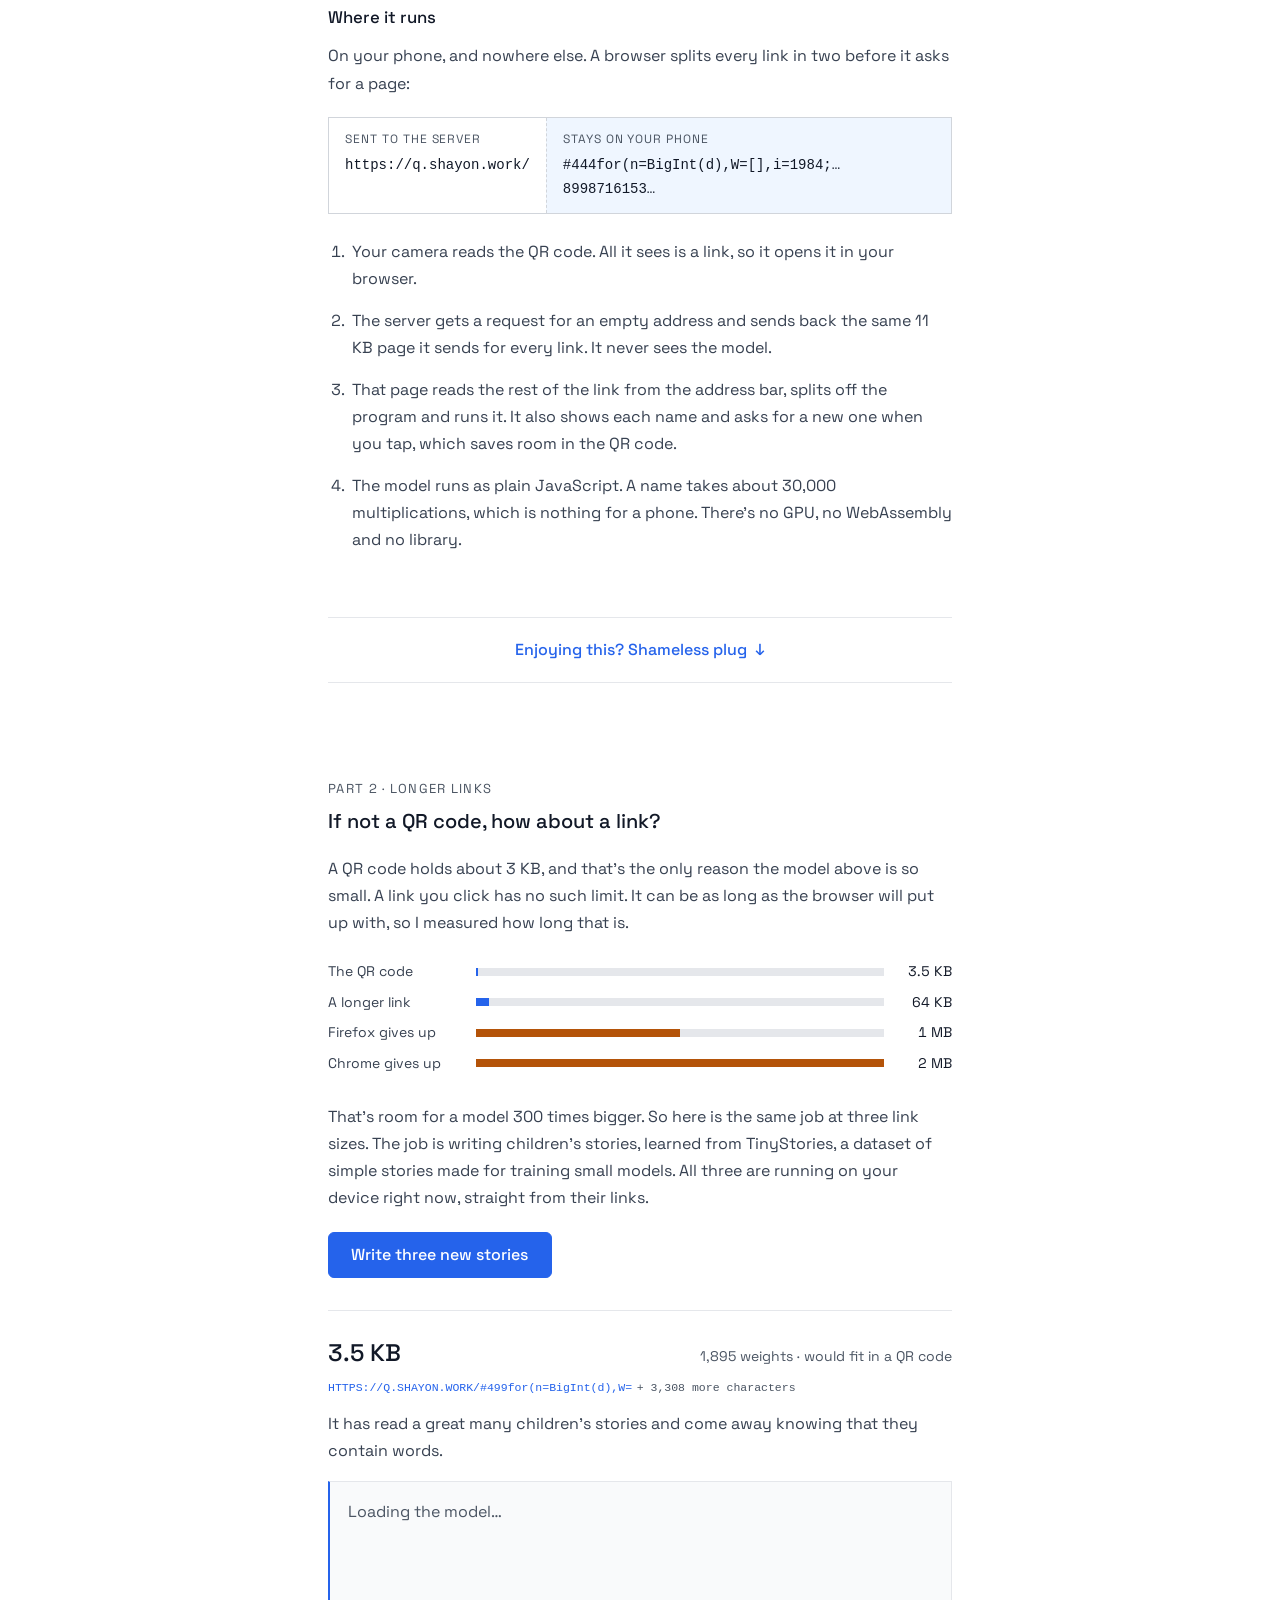
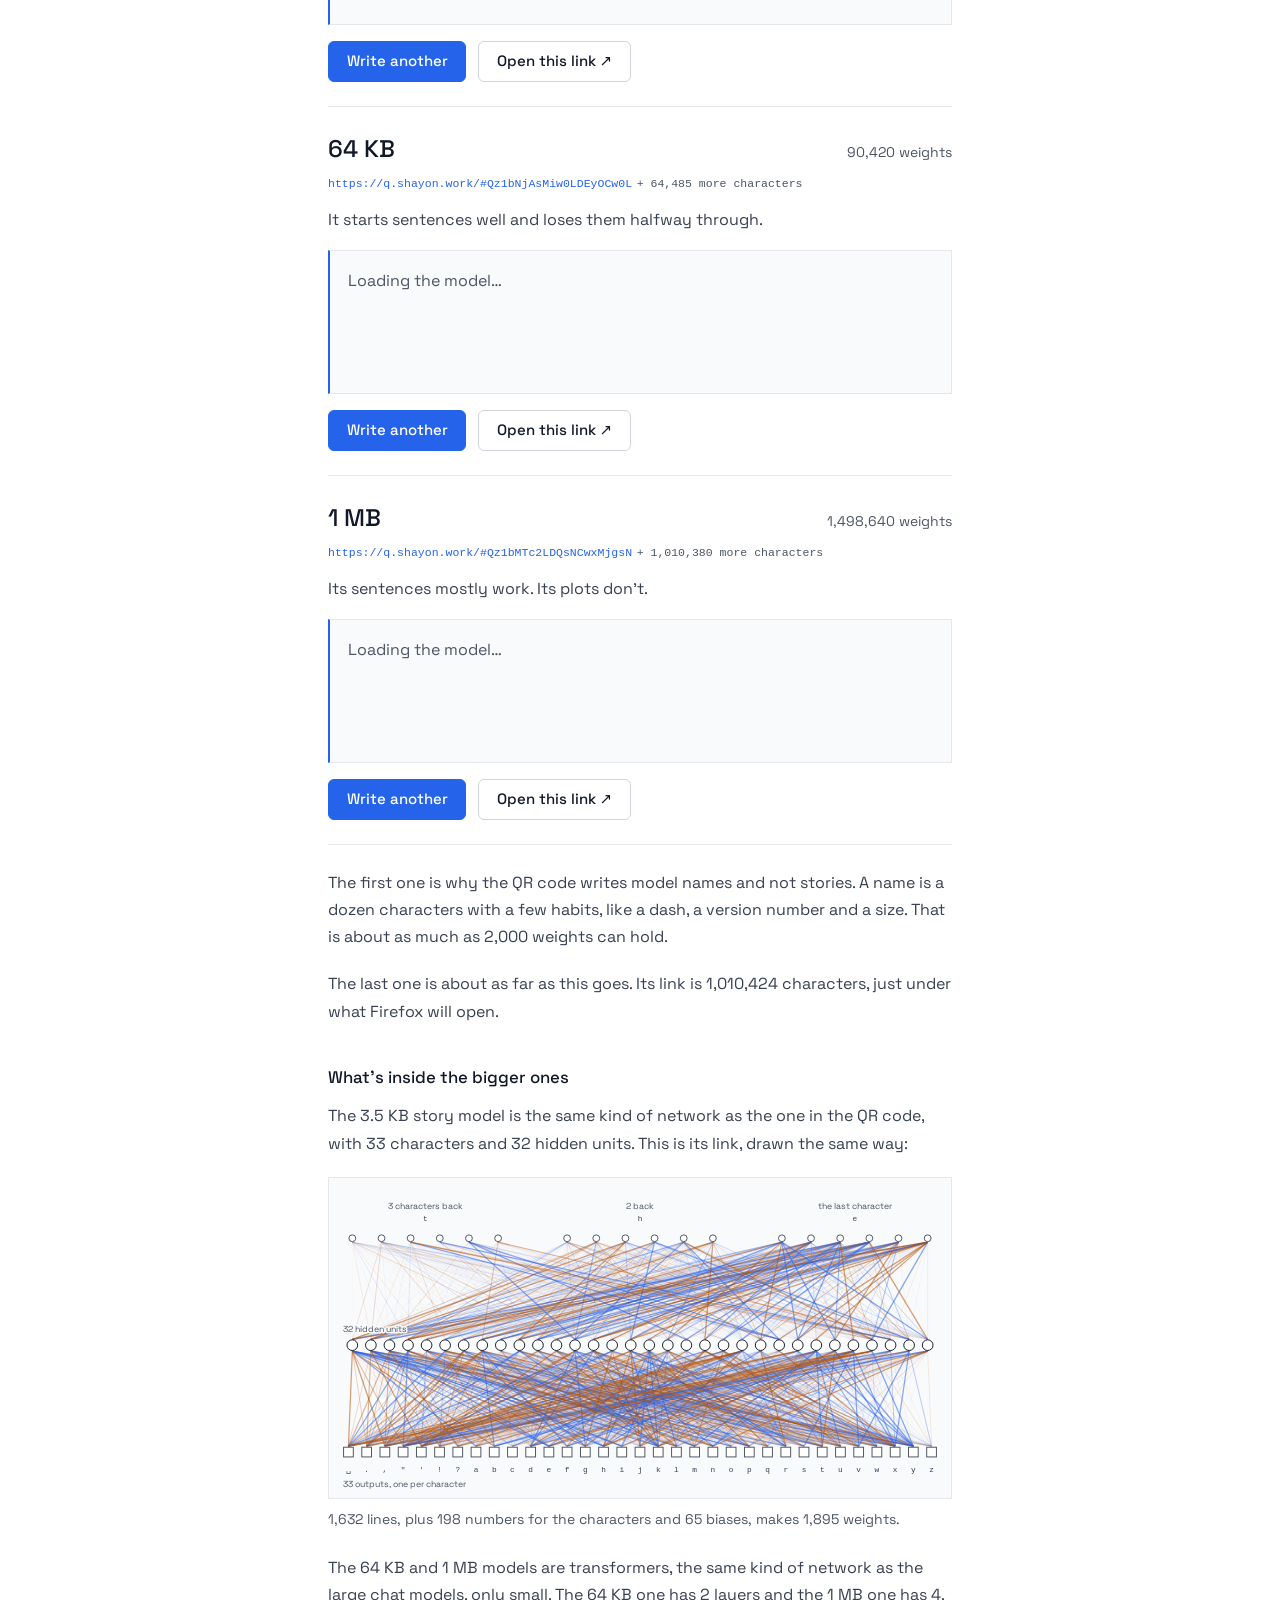
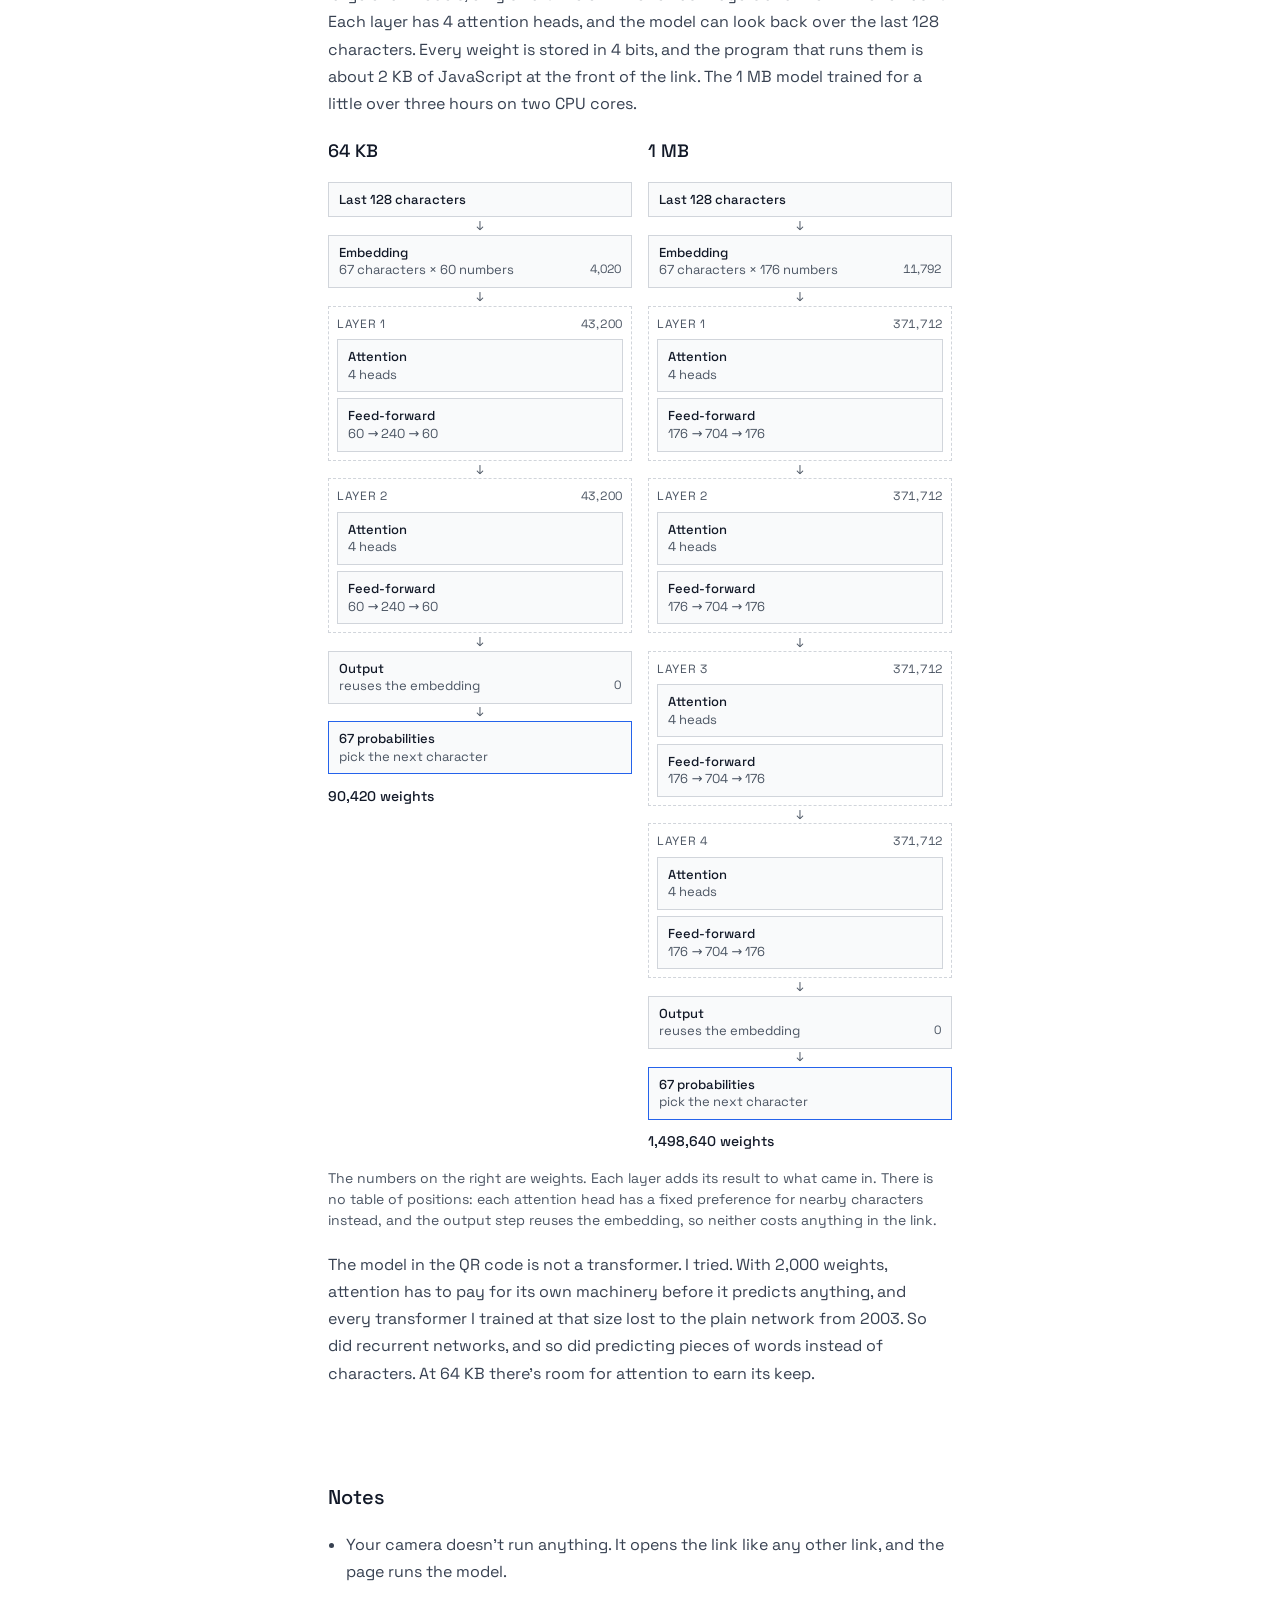
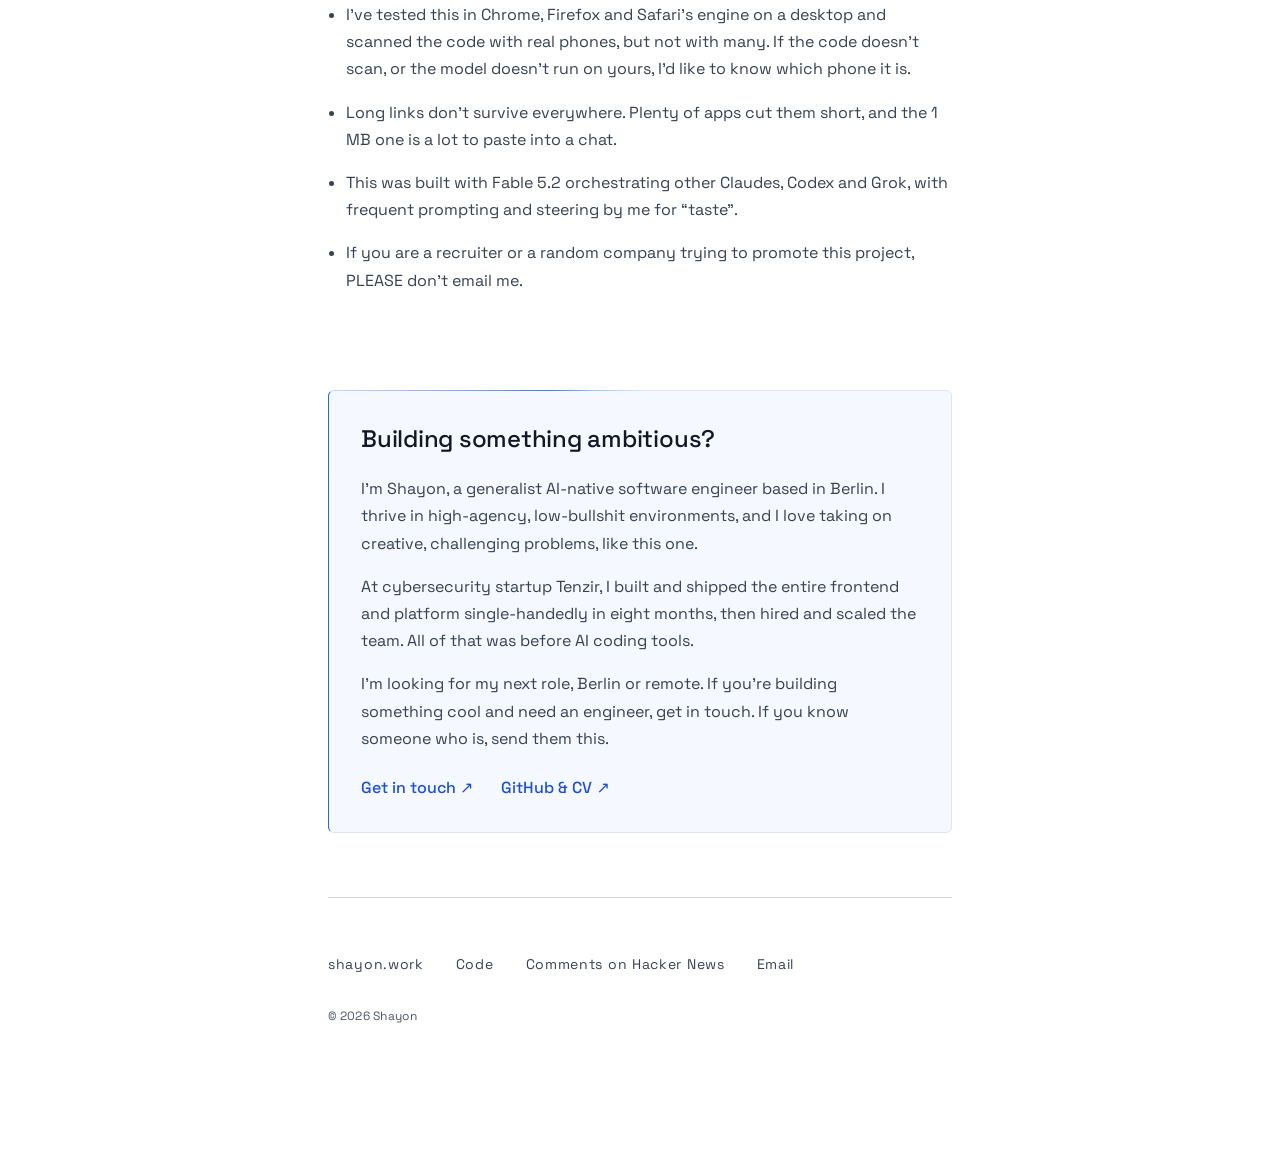
==== commit 8ba97ffd: "Launch page: link to the Hacker News thread Co-Authored-By: Claude <noreply@anthropic.com> Claude-Se" ====
--- a/site/home/index.html
+++ b/site/home/index.html
@@ -18,7 +18,7 @@
 <header>
   <h1>This QR code is a language model</h1>
   <p class="kicker">1,984 weights, 444 characters of JavaScript, no server</p>
-  <p class="byline"><a href="https://shayon.work">Shayon</a> · November 2026</p>
+  <p class="byline"><a href="https://shayon.work">Shayon</a> · November 2026 · <a href="https://news.ycombinator.com/item?id=50561623">Comments on Hacker News</a></p>
 </header>
 
 <div class="hero">
@@ -296,6 +296,7 @@
   <div class="links">
     <a href="https://shayon.work">shayon.work</a>
     <a href="https://github.com/dit7ya/link-sized-models">Code</a>
+    <a href="https://news.ycombinator.com/item?id=50561623">Comments on Hacker News</a>
     <a href="mailto:hi@shayon.work">Email</a>
   </div>
   <p class="copy">© 2026 Shayon</p>
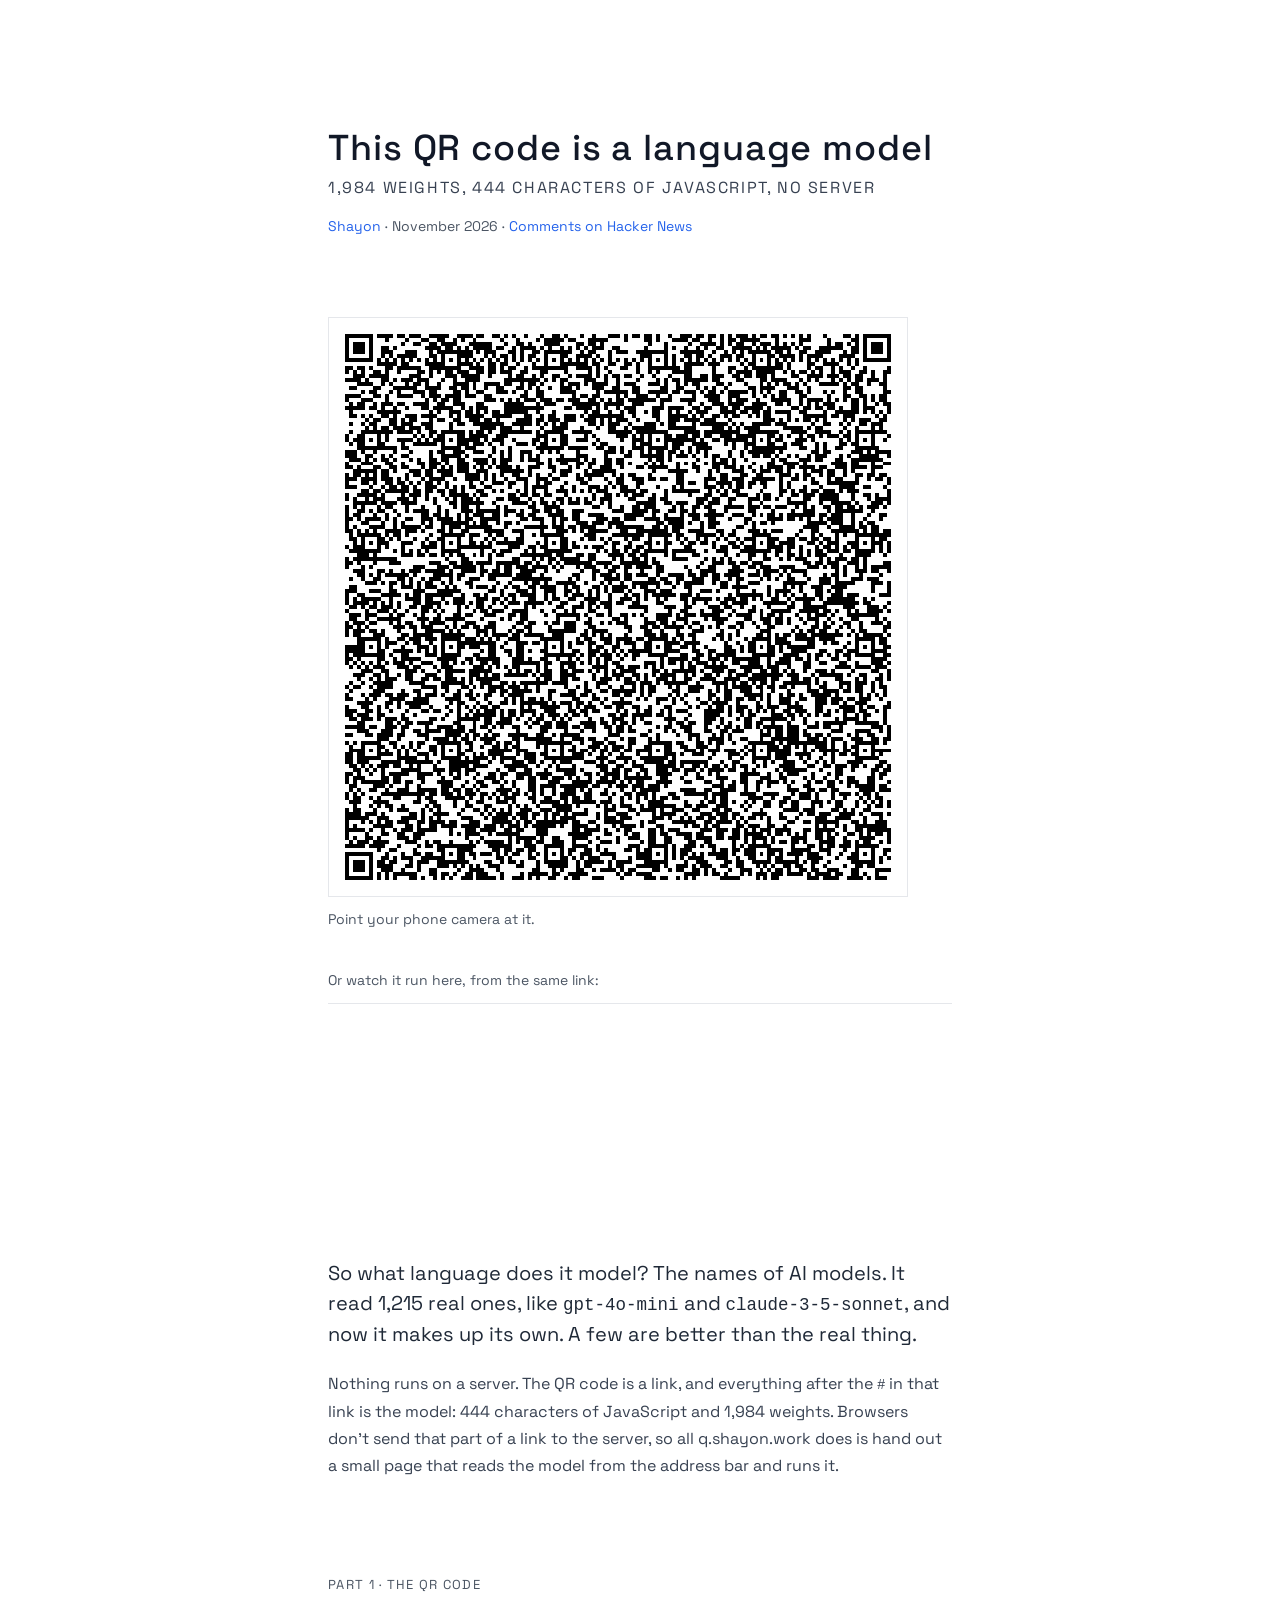
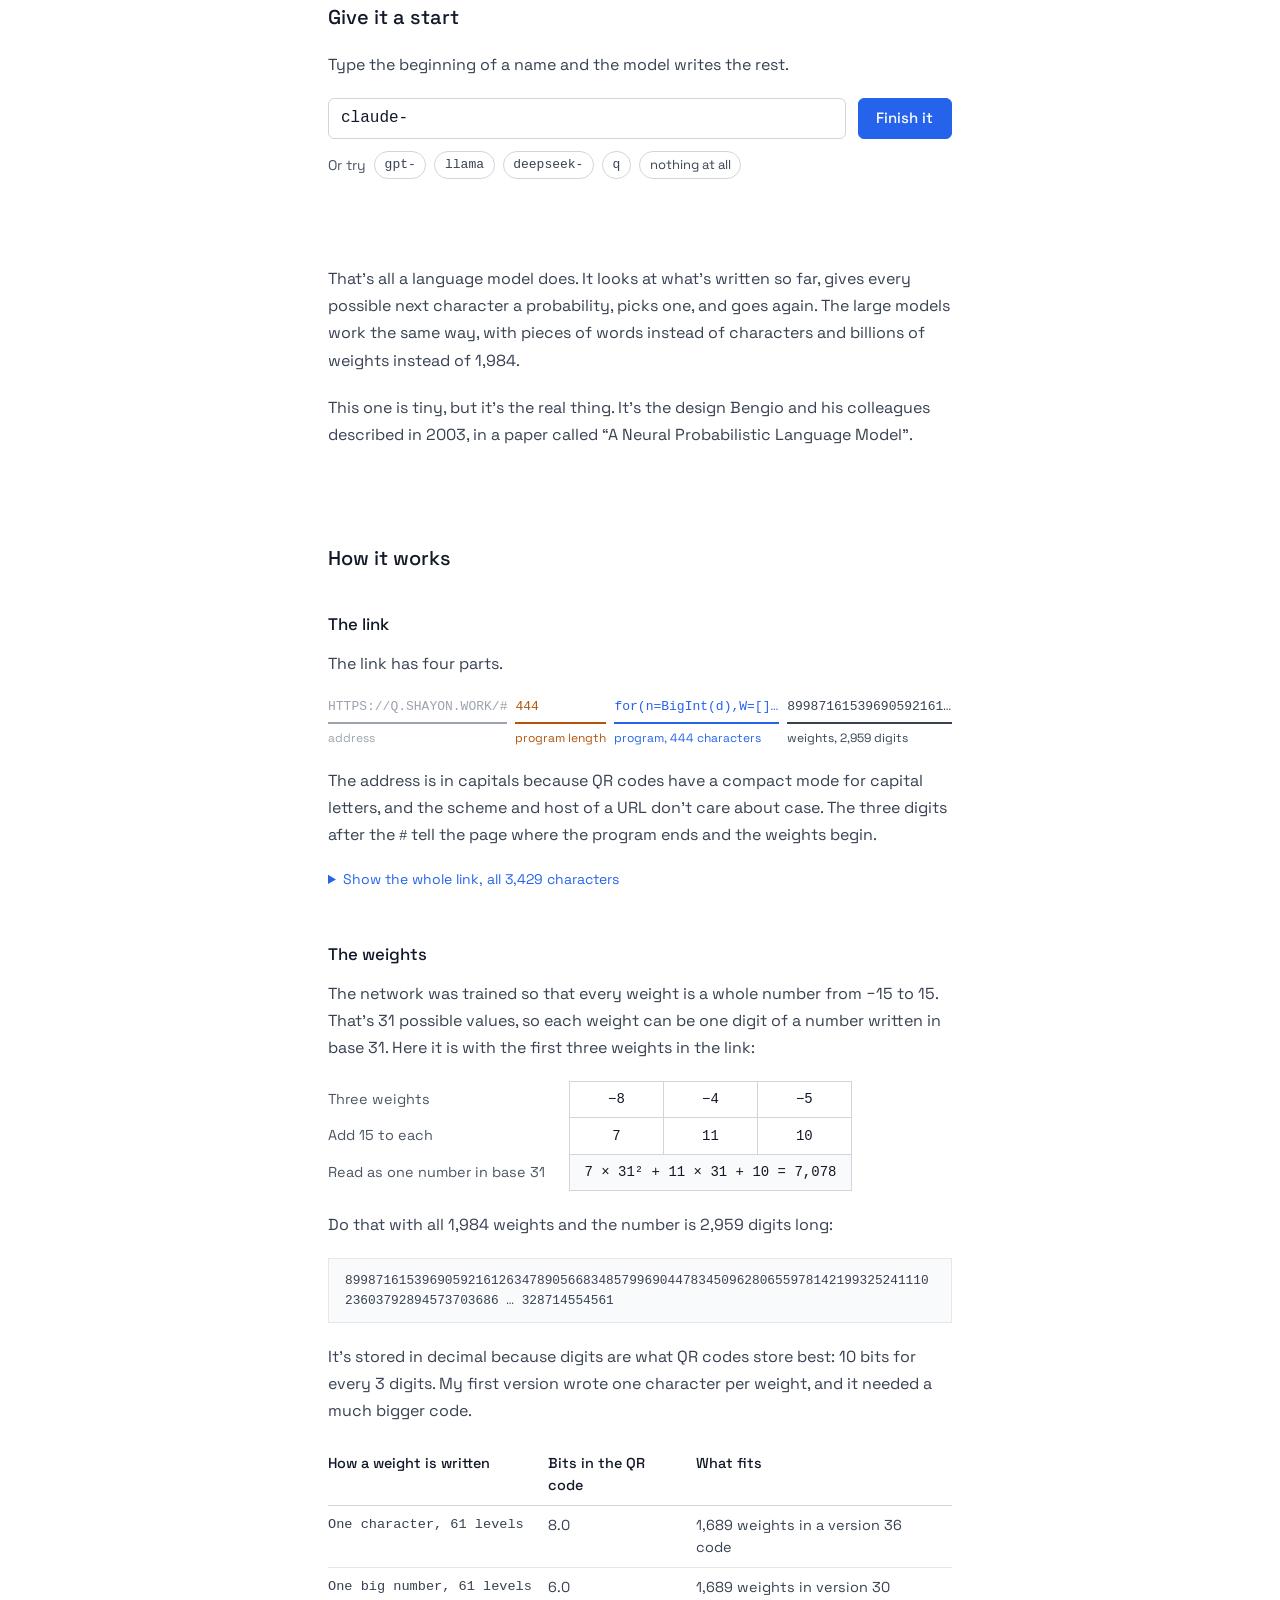
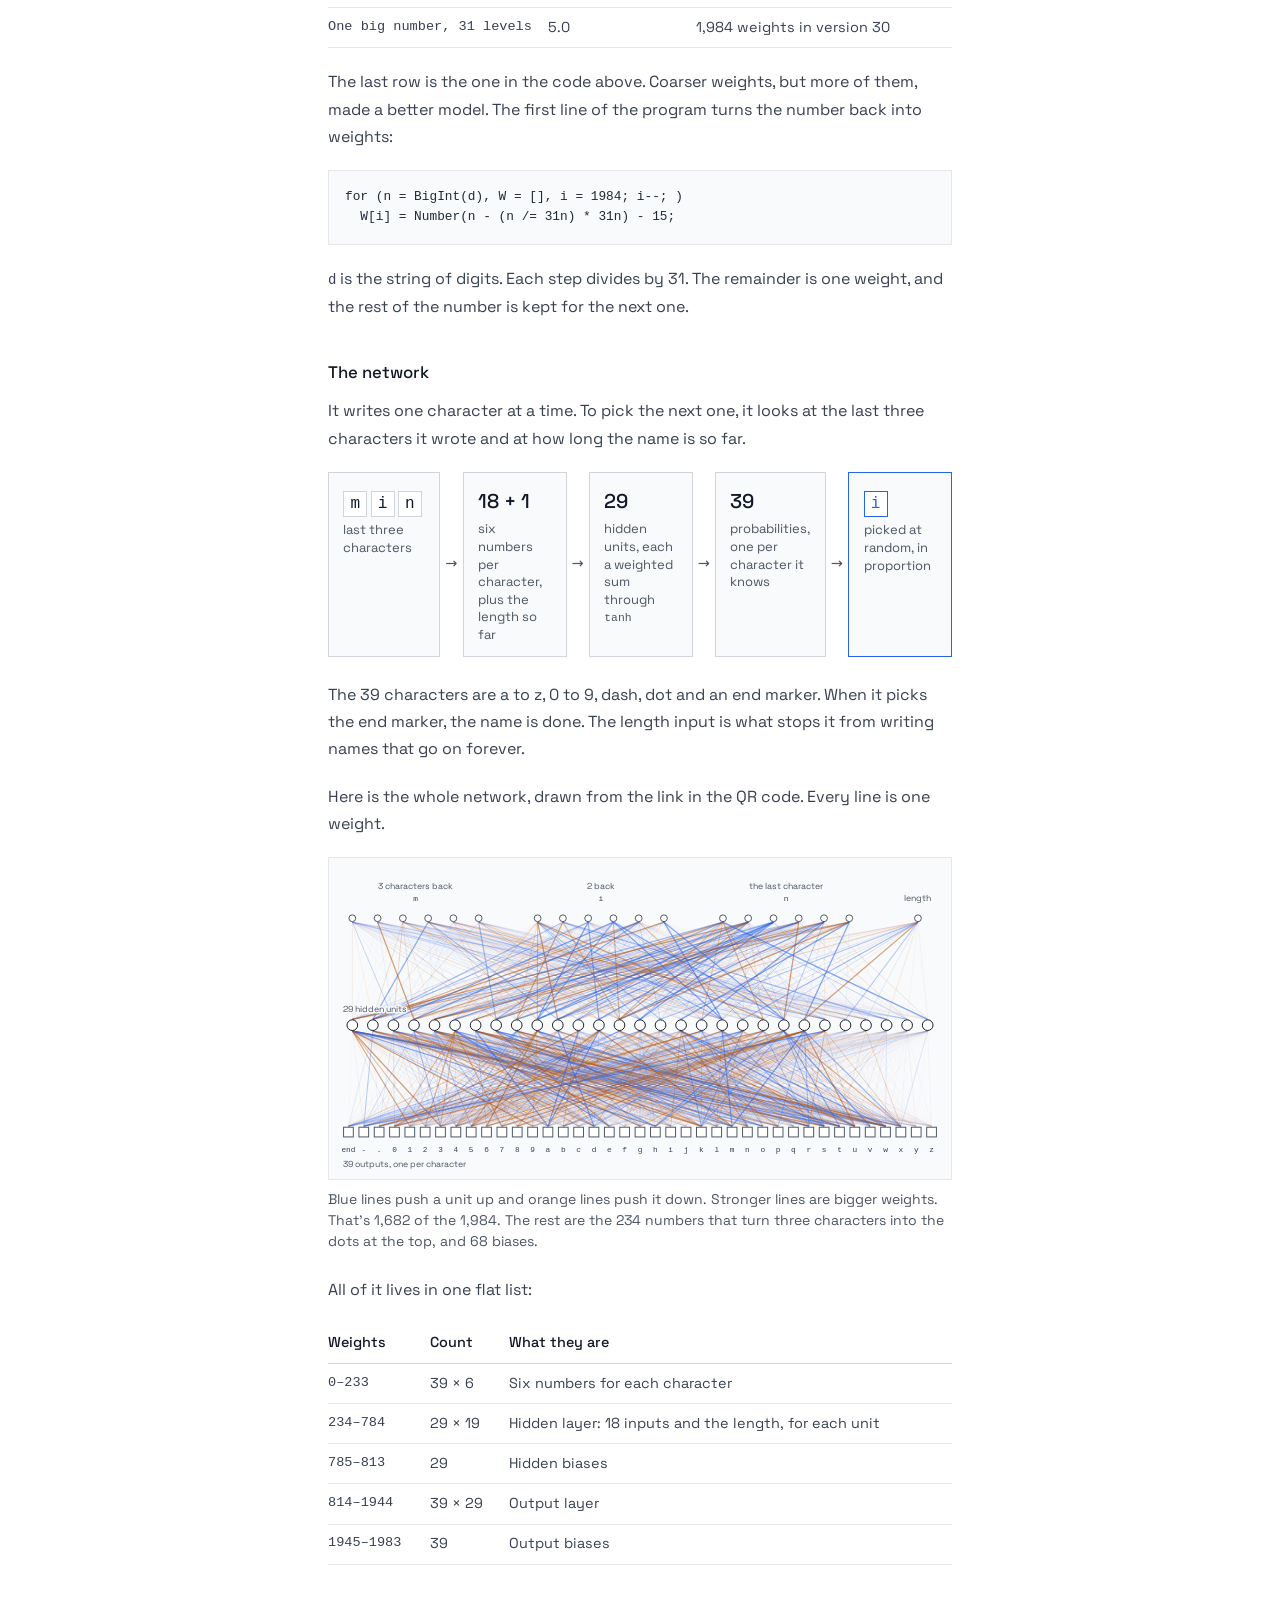
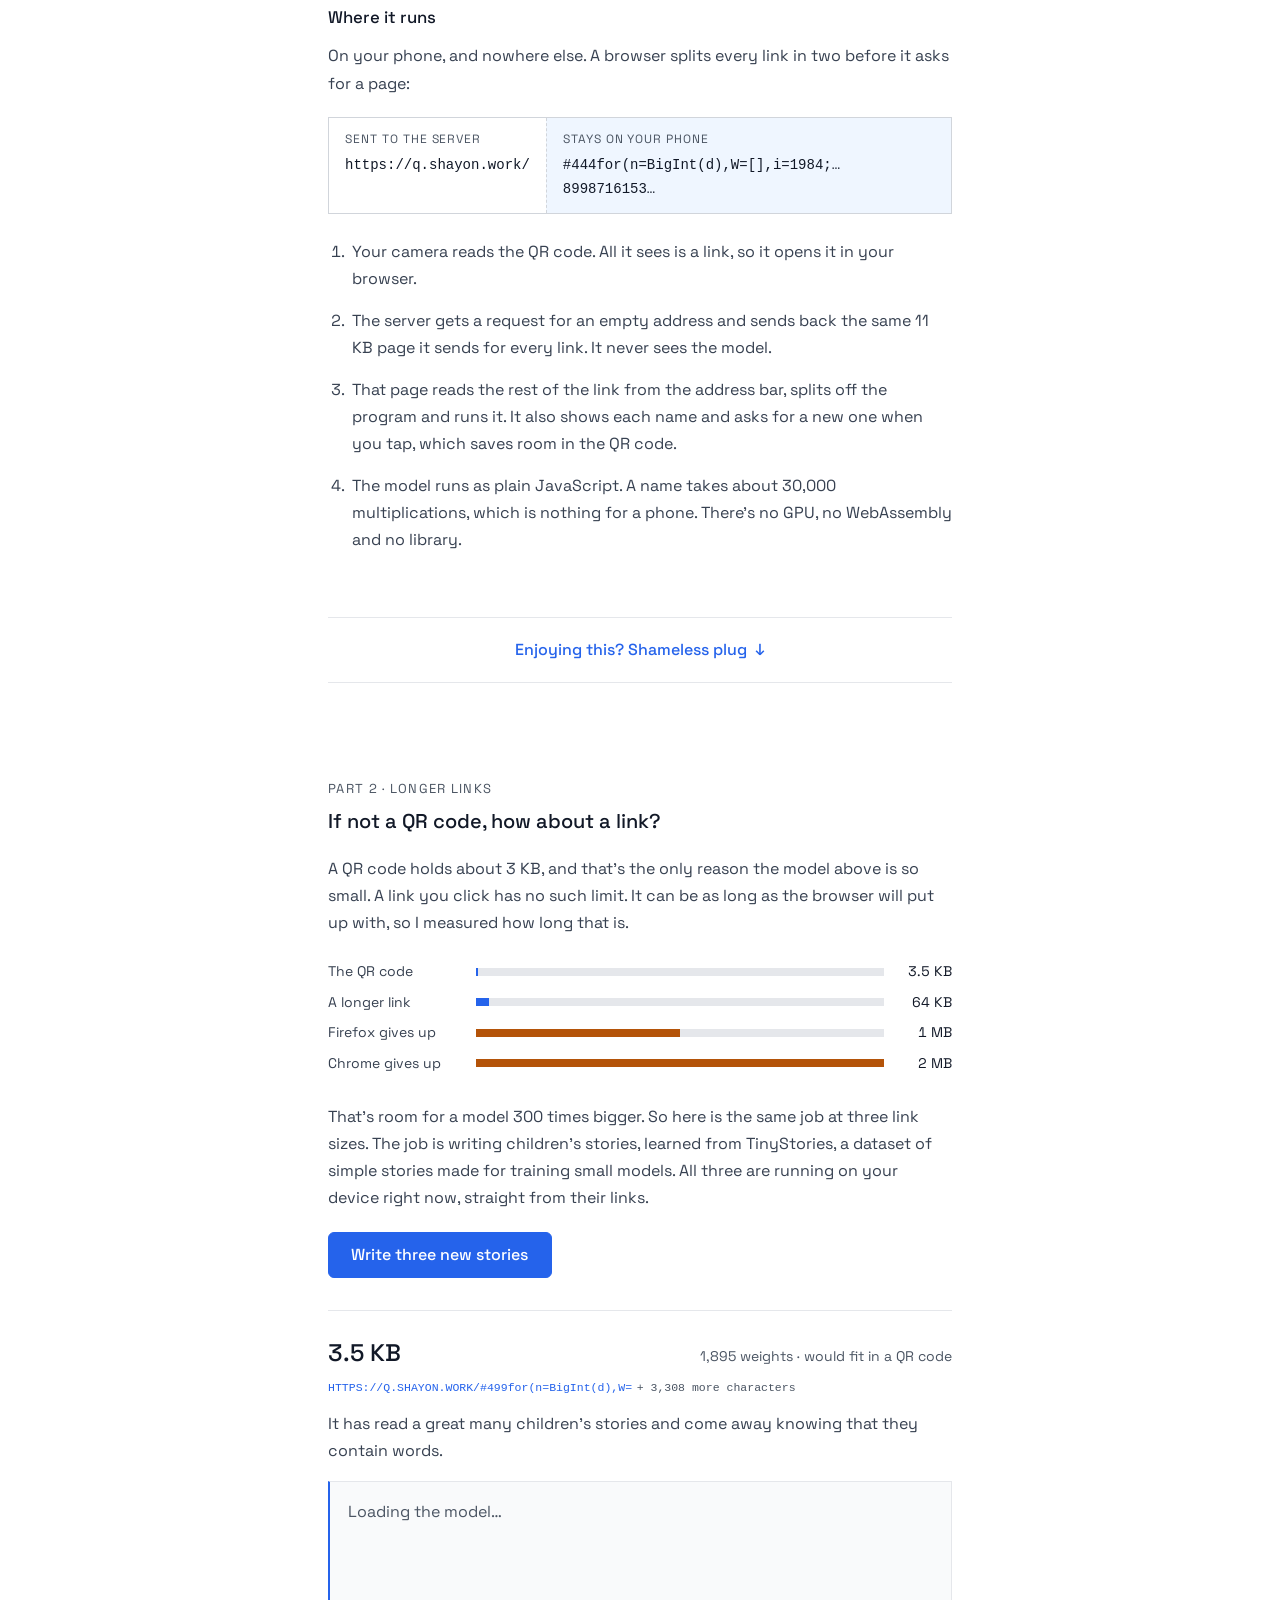
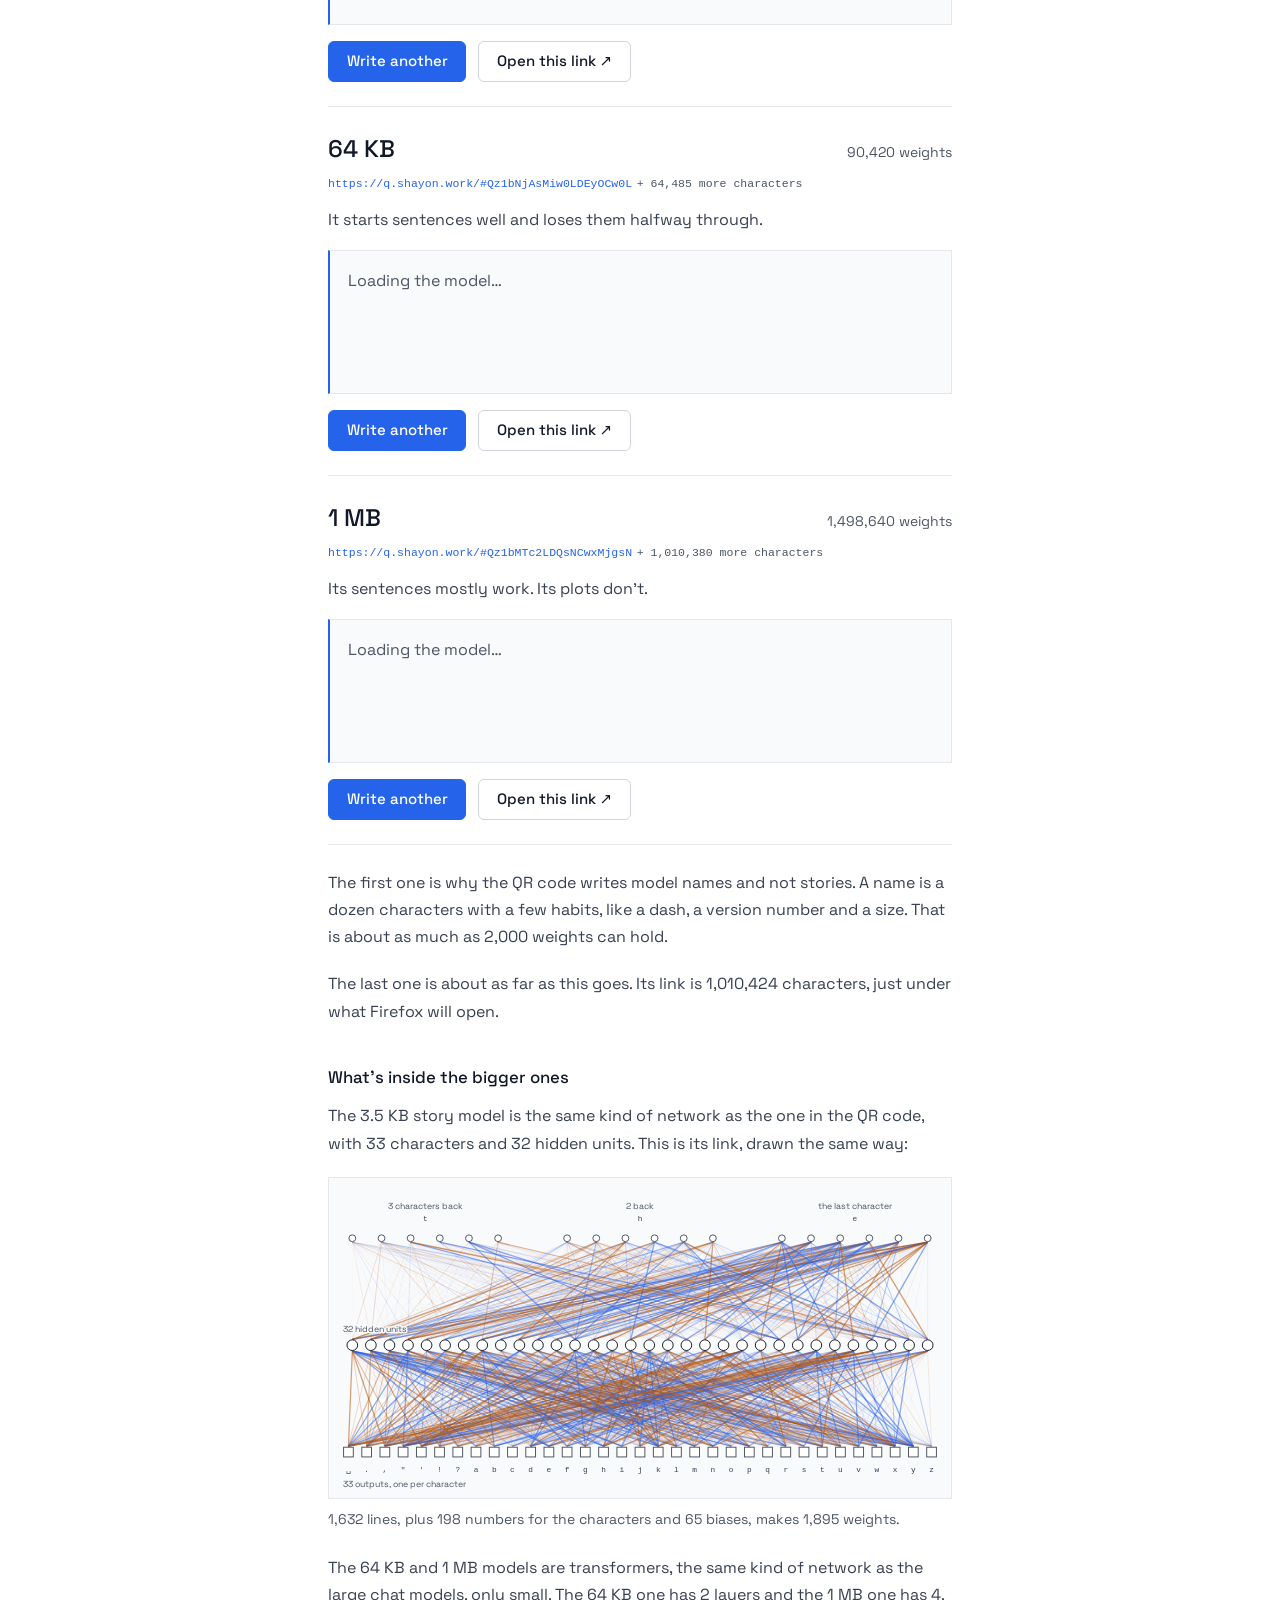
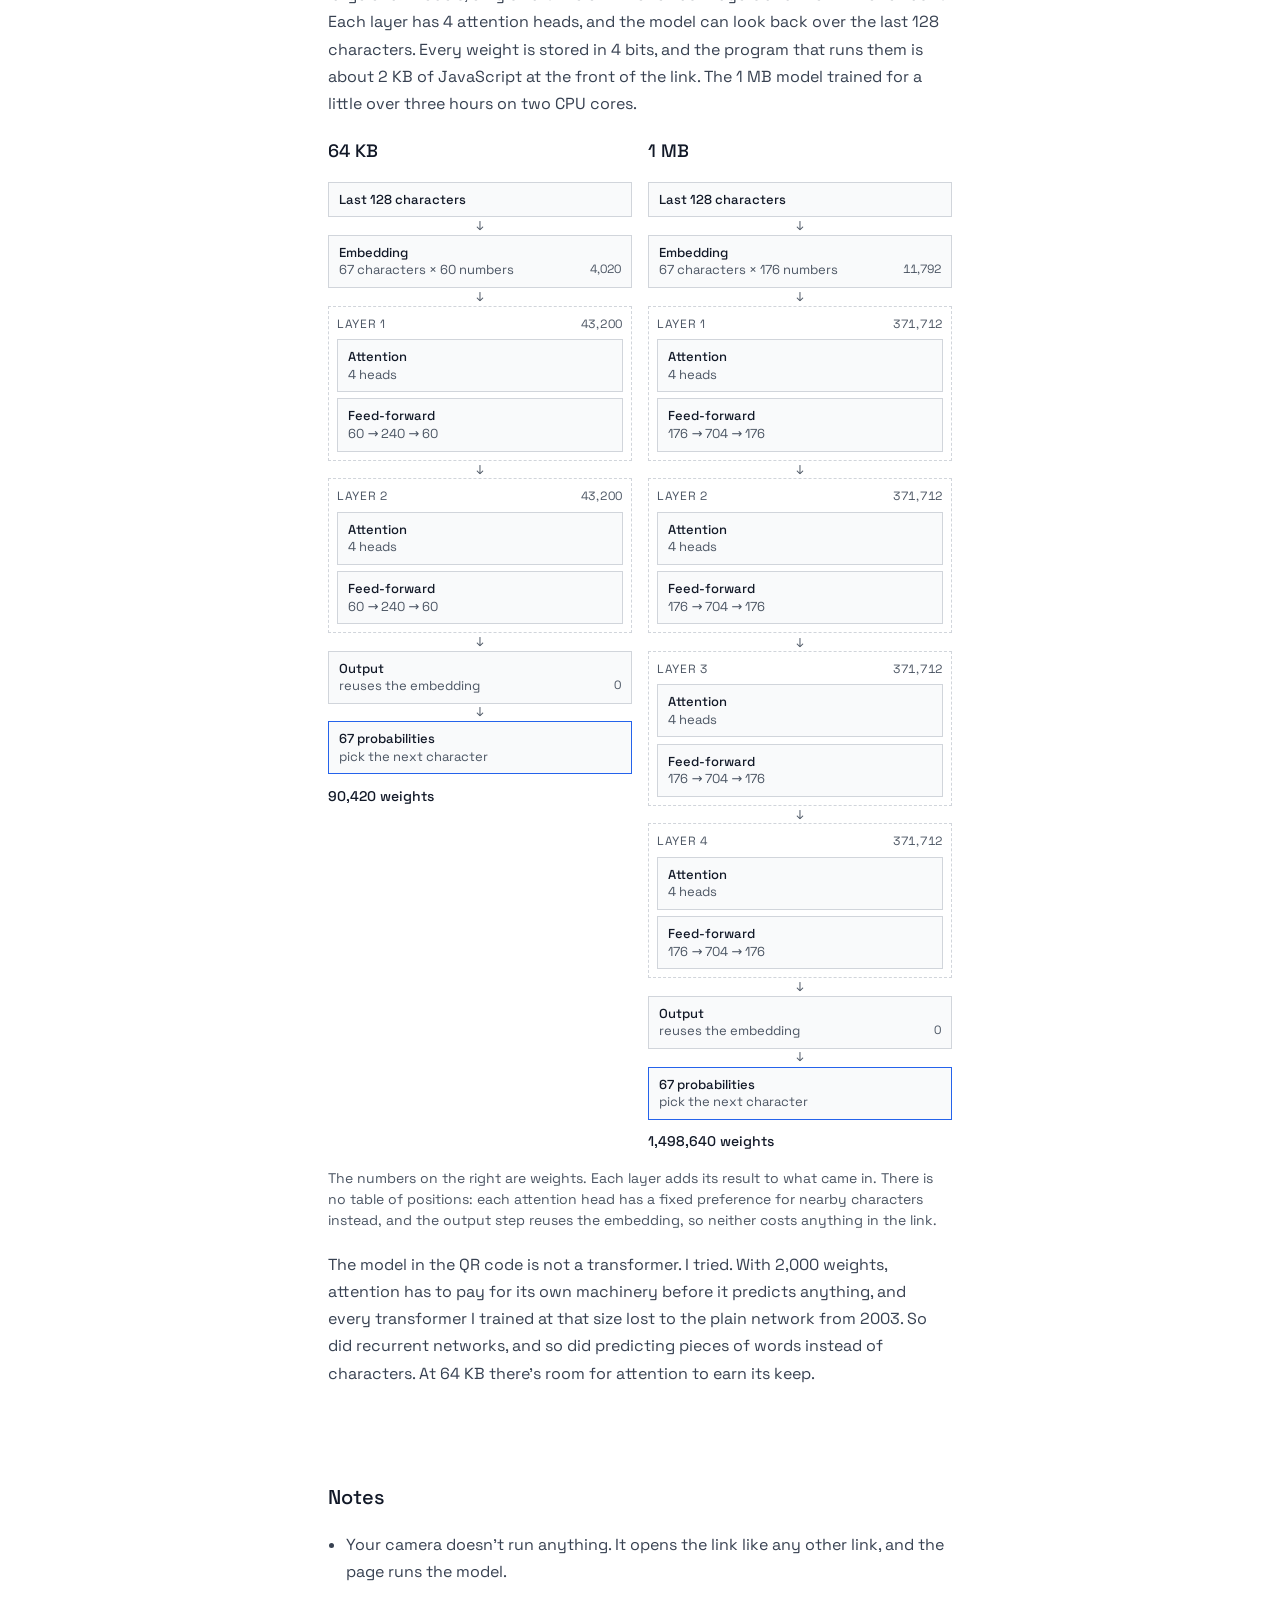
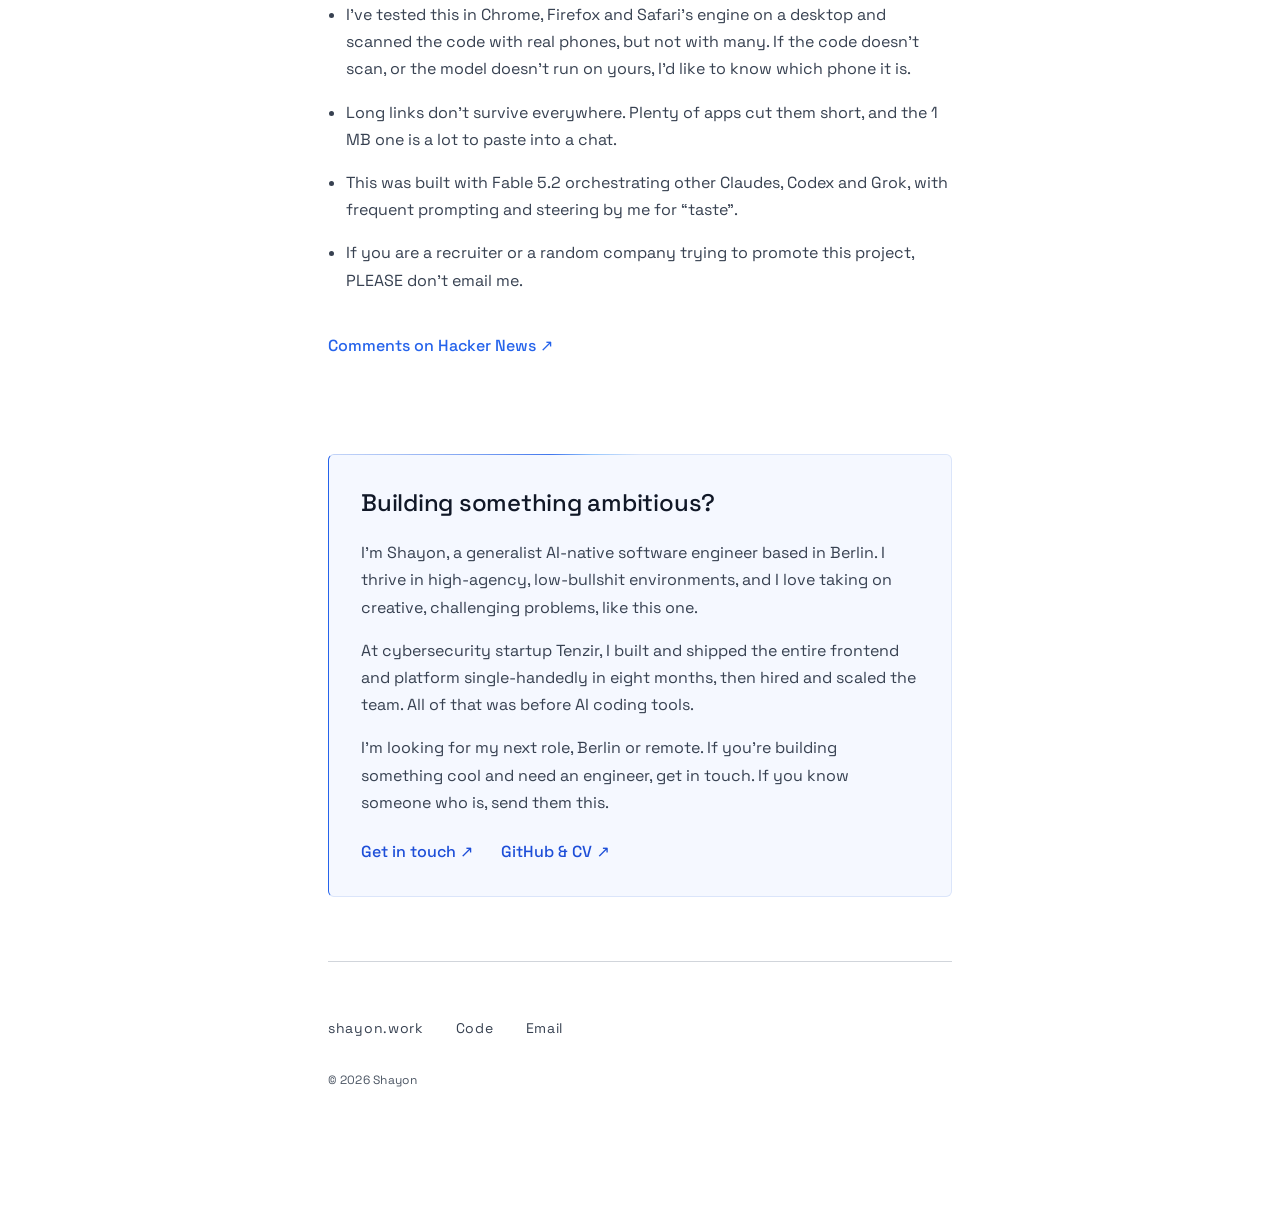
==== commit 525b48e5: "Launch page: thread link after the notes Co-Authored-By: Claude <noreply@anthropic.com> Claude-Sessi" ====
--- a/site/home/index.html
+++ b/site/home/index.html
@@ -10,7 +10,7 @@
 <meta property="og:image" content="https://q.shayon.work/img/og.png">
 <meta property="og:url" content="https://q.shayon.work/">
 <meta name="twitter:card" content="summary_large_image">
-<link rel="stylesheet" href="page.css?v=8">
+<link rel="stylesheet" href="page.css?v=9">
 </head>
 <body>
 <div class="wrap">
@@ -281,6 +281,8 @@
   </ul>
 </section>
 
+<p class="discuss"><a href="https://news.ycombinator.com/item?id=50561623">Comments on Hacker News <span aria-hidden="true">↗</span></a></p>
+
 <aside class="work-note" id="hire" aria-labelledby="work-heading">
   <h2 id="work-heading">Building something ambitious?</h2>
   <p>I'm Shayon, a generalist AI-native software engineer based in Berlin. I thrive in high-agency, low-bullshit environments, and I love taking on creative, challenging problems, like this one.</p>
@@ -296,7 +298,6 @@
   <div class="links">
     <a href="https://shayon.work">shayon.work</a>
     <a href="https://github.com/dit7ya/link-sized-models">Code</a>
-    <a href="https://news.ycombinator.com/item?id=50561623">Comments on Hacker News</a>
     <a href="mailto:hi@shayon.work">Email</a>
   </div>
   <p class="copy">© 2026 Shayon</p>
--- a/site/home/page.css
+++ b/site/home/page.css
@@ -727,3 +727,5 @@
   .work-note.in-view::after { animation-play-state: running; }
   @keyframes note-orbit { to { --note-angle: 360deg; } }
 }
+
+.discuss { margin: 2.5rem 0 0; font-size: 1rem; font-weight: 500; }
